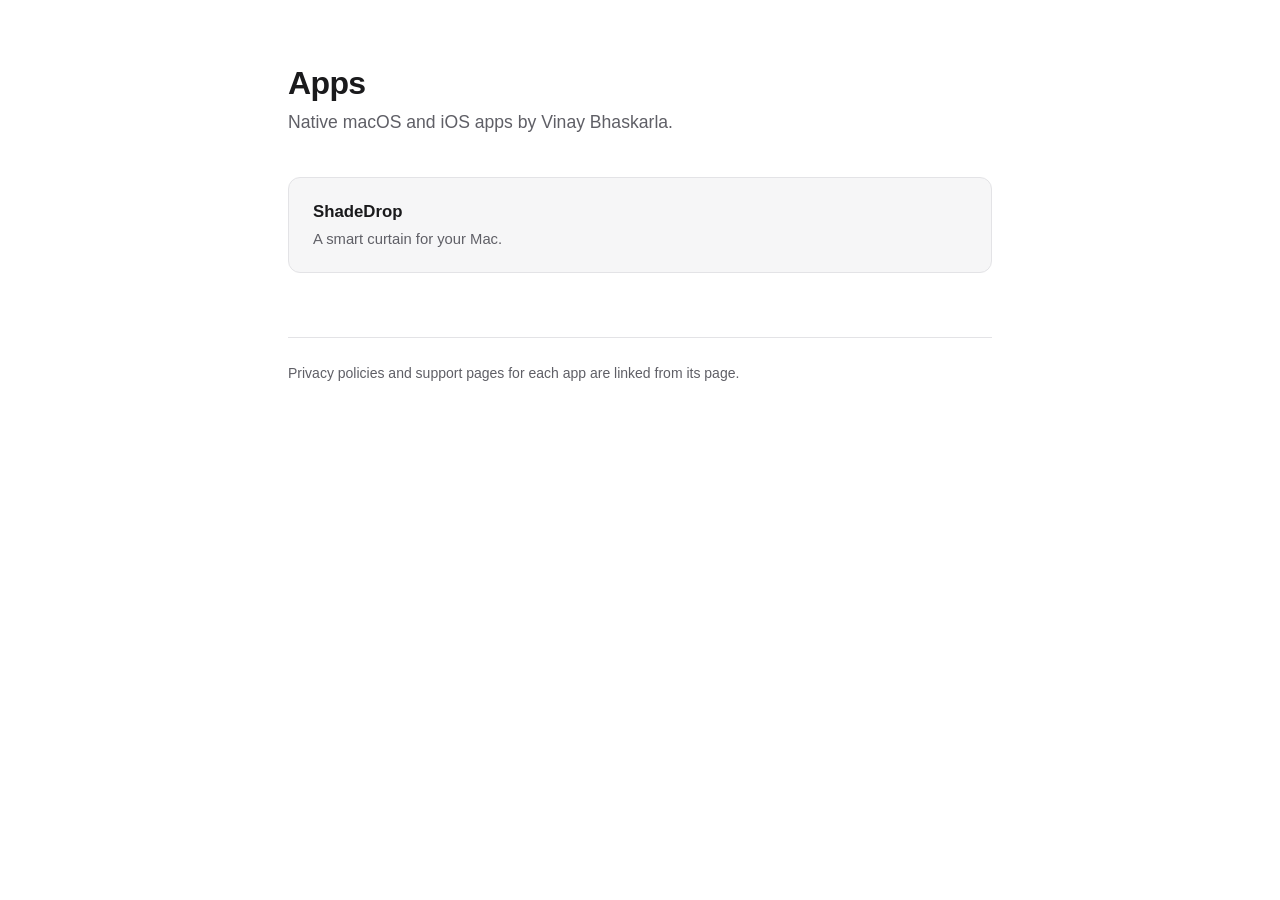
==== index.html @ 01156bcb "Publish app pages for ShadeDrop A public home for the privacy policy and support page each app needs" ====
<!doctype html>
<html lang="en">
<head>
<meta charset="utf-8">
<meta name="viewport" content="width=device-width, initial-scale=1">
<title>Vinay Bhaskarla — Apps</title>
<link rel="stylesheet" href="/style.css">
</head>
<body>
<main>
    <h1>Apps</h1>
    <p class="tagline">Native macOS and iOS apps by Vinay Bhaskarla.</p>

    <a class="card" href="/shadedrop/">
        <strong>ShadeDrop</strong>
        <span>A smart curtain for your Mac.</span>
    </a>

    <footer>
        Privacy policies and support pages for each app are linked from its page.
    </footer>
</main>
</body>
</html>
---- style.css ----
/* One stylesheet for every app page on this site. */
:root {
    --bg: #ffffff;
    --surface: #f6f6f7;
    --text: #1a1a1c;
    --muted: #5f5f66;
    --rule: #e3e3e6;
    --accent: #c8195a;
}

@media (prefers-color-scheme: dark) {
    :root {
        --bg: #131315;
        --surface: #1c1c1f;
        --text: #eeeef0;
        --muted: #a0a0a8;
        --rule: #2c2c31;
        --accent: #ff5c93;
    }
}

* { box-sizing: border-box; }

body {
    margin: 0;
    padding: 4rem 1.5rem 6rem;
    background: var(--bg);
    color: var(--text);
    font: 16px/1.65 -apple-system, BlinkMacSystemFont, "SF Pro Text", "Helvetica Neue", Arial, sans-serif;
    -webkit-font-smoothing: antialiased;
}

main { max-width: 44rem; margin: 0 auto; }

h1 { font-size: 2rem; line-height: 1.2; letter-spacing: -0.02em; margin: 0 0 0.35rem; }
h2 { font-size: 1.1rem; letter-spacing: -0.01em; margin: 2.5rem 0 0.75rem; }
p, li { color: var(--text); }
a { color: var(--accent); text-decoration-thickness: 1px; text-underline-offset: 2px; }

.tagline { color: var(--muted); font-size: 1.1rem; margin: 0 0 2.5rem; }
.updated { color: var(--muted); font-size: 0.875rem; }
.back { display: inline-block; margin-bottom: 2.5rem; font-size: 0.875rem; }

.card {
    display: block;
    padding: 1.25rem 1.5rem;
    margin: 0 0 0.75rem;
    background: var(--surface);
    border: 1px solid var(--rule);
    border-radius: 12px;
    text-decoration: none;
    color: inherit;
}
.card:hover { border-color: var(--accent); }
.card strong { display: block; font-size: 1.05rem; }
.card span { color: var(--muted); font-size: 0.925rem; }

footer {
    margin-top: 4rem;
    padding-top: 1.5rem;
    border-top: 1px solid var(--rule);
    color: var(--muted);
    font-size: 0.875rem;
}
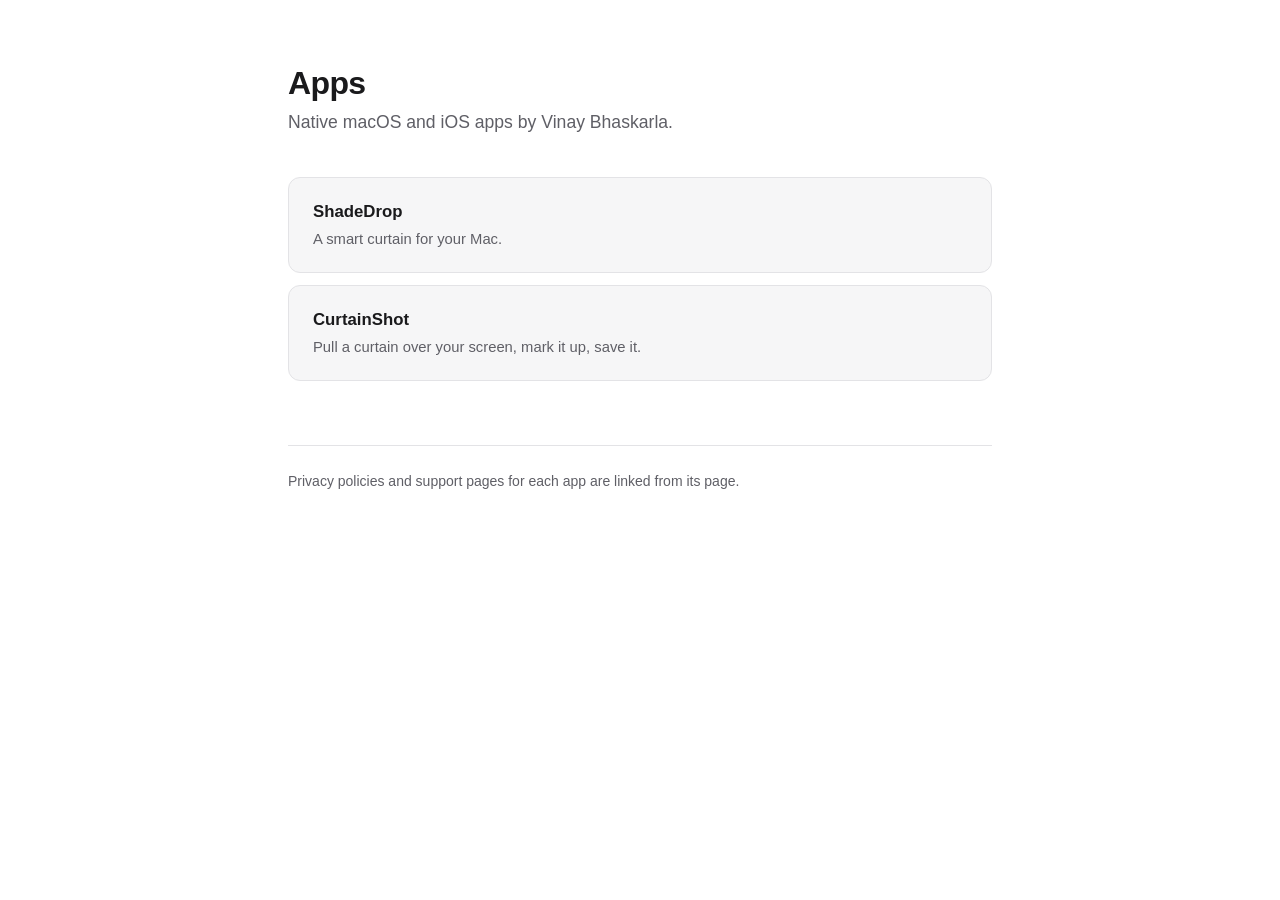
==== commit 4712dfeb: "Add CurtainShot pages App Store Connect will not accept a submission without a privacy policy URL th" ====
--- a/index.html
+++ b/index.html
@@ -16,6 +16,11 @@
         <span>A smart curtain for your Mac.</span>
     </a>
 
+    <a class="card" href="/curtainshot/">
+        <strong>CurtainShot</strong>
+        <span>Pull a curtain over your screen, mark it up, save it.</span>
+    </a>
+
     <footer>
         Privacy policies and support pages for each app are linked from its page.
     </footer>
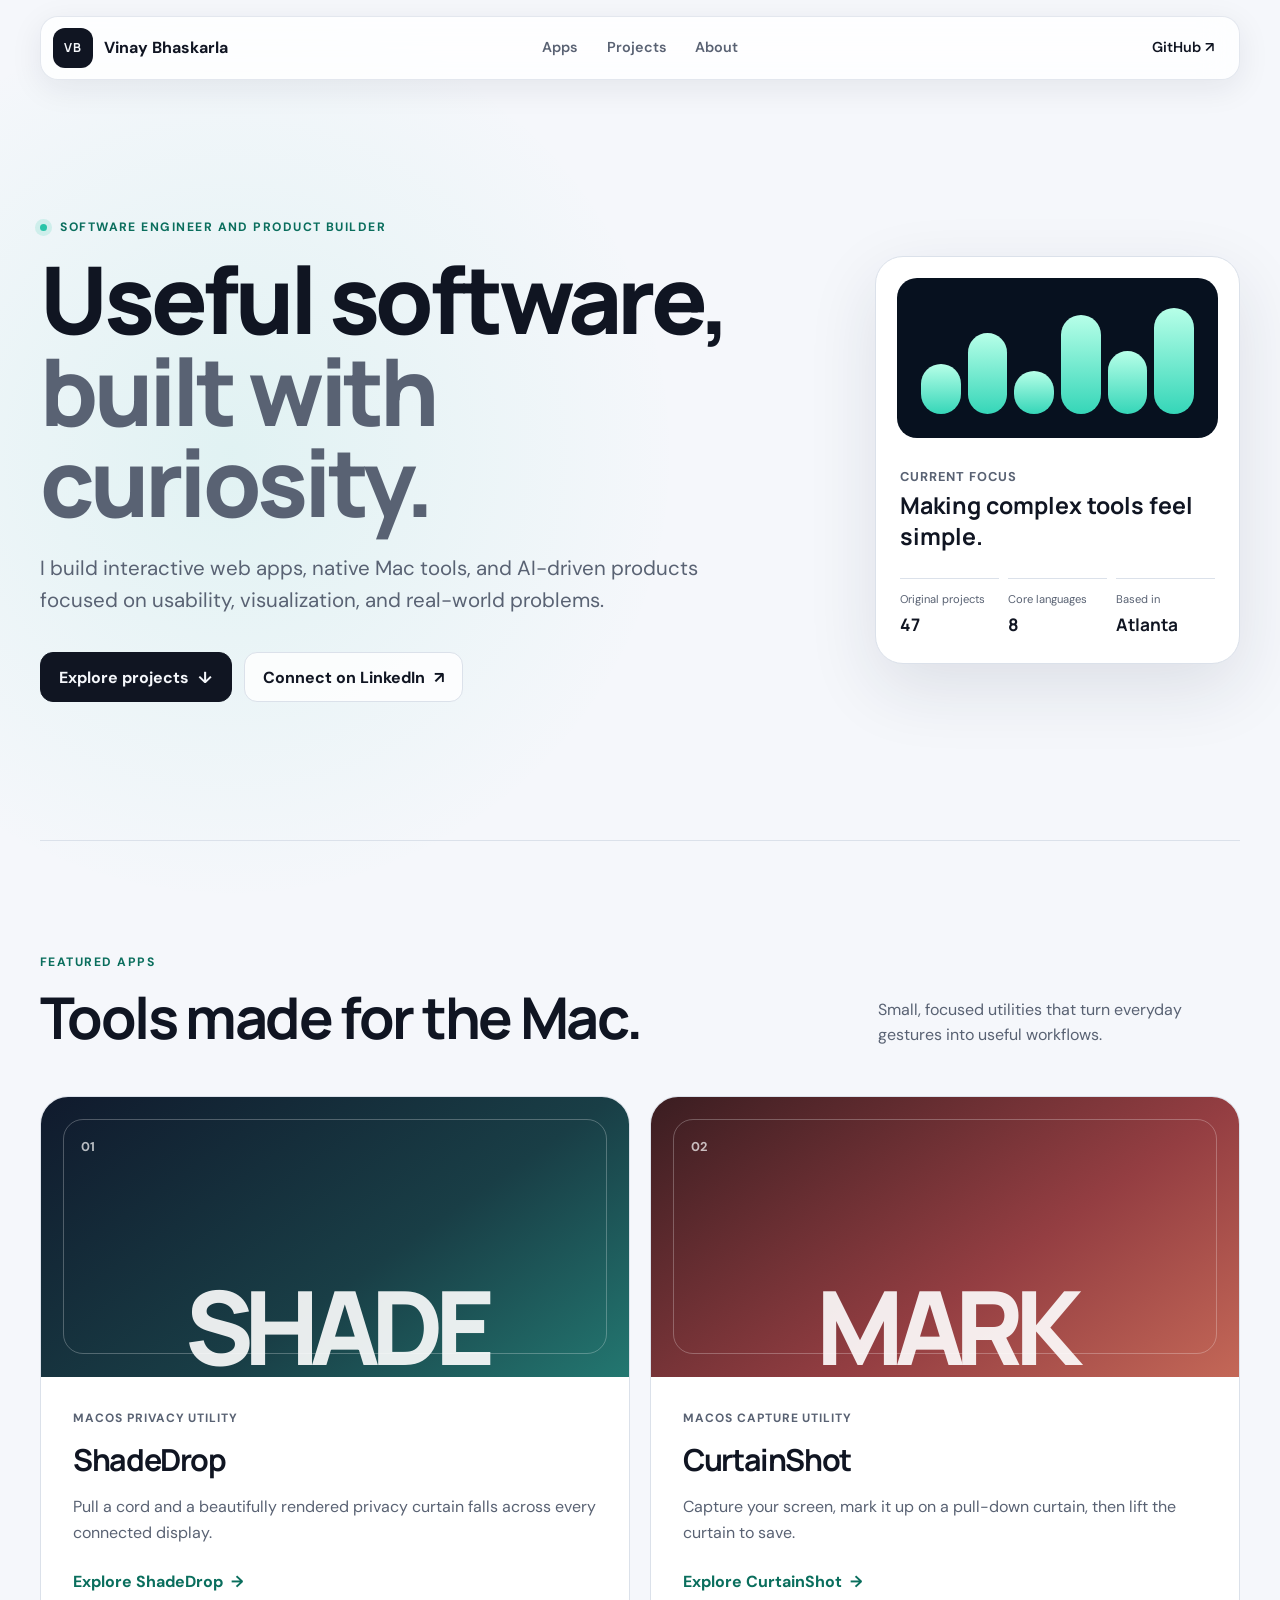
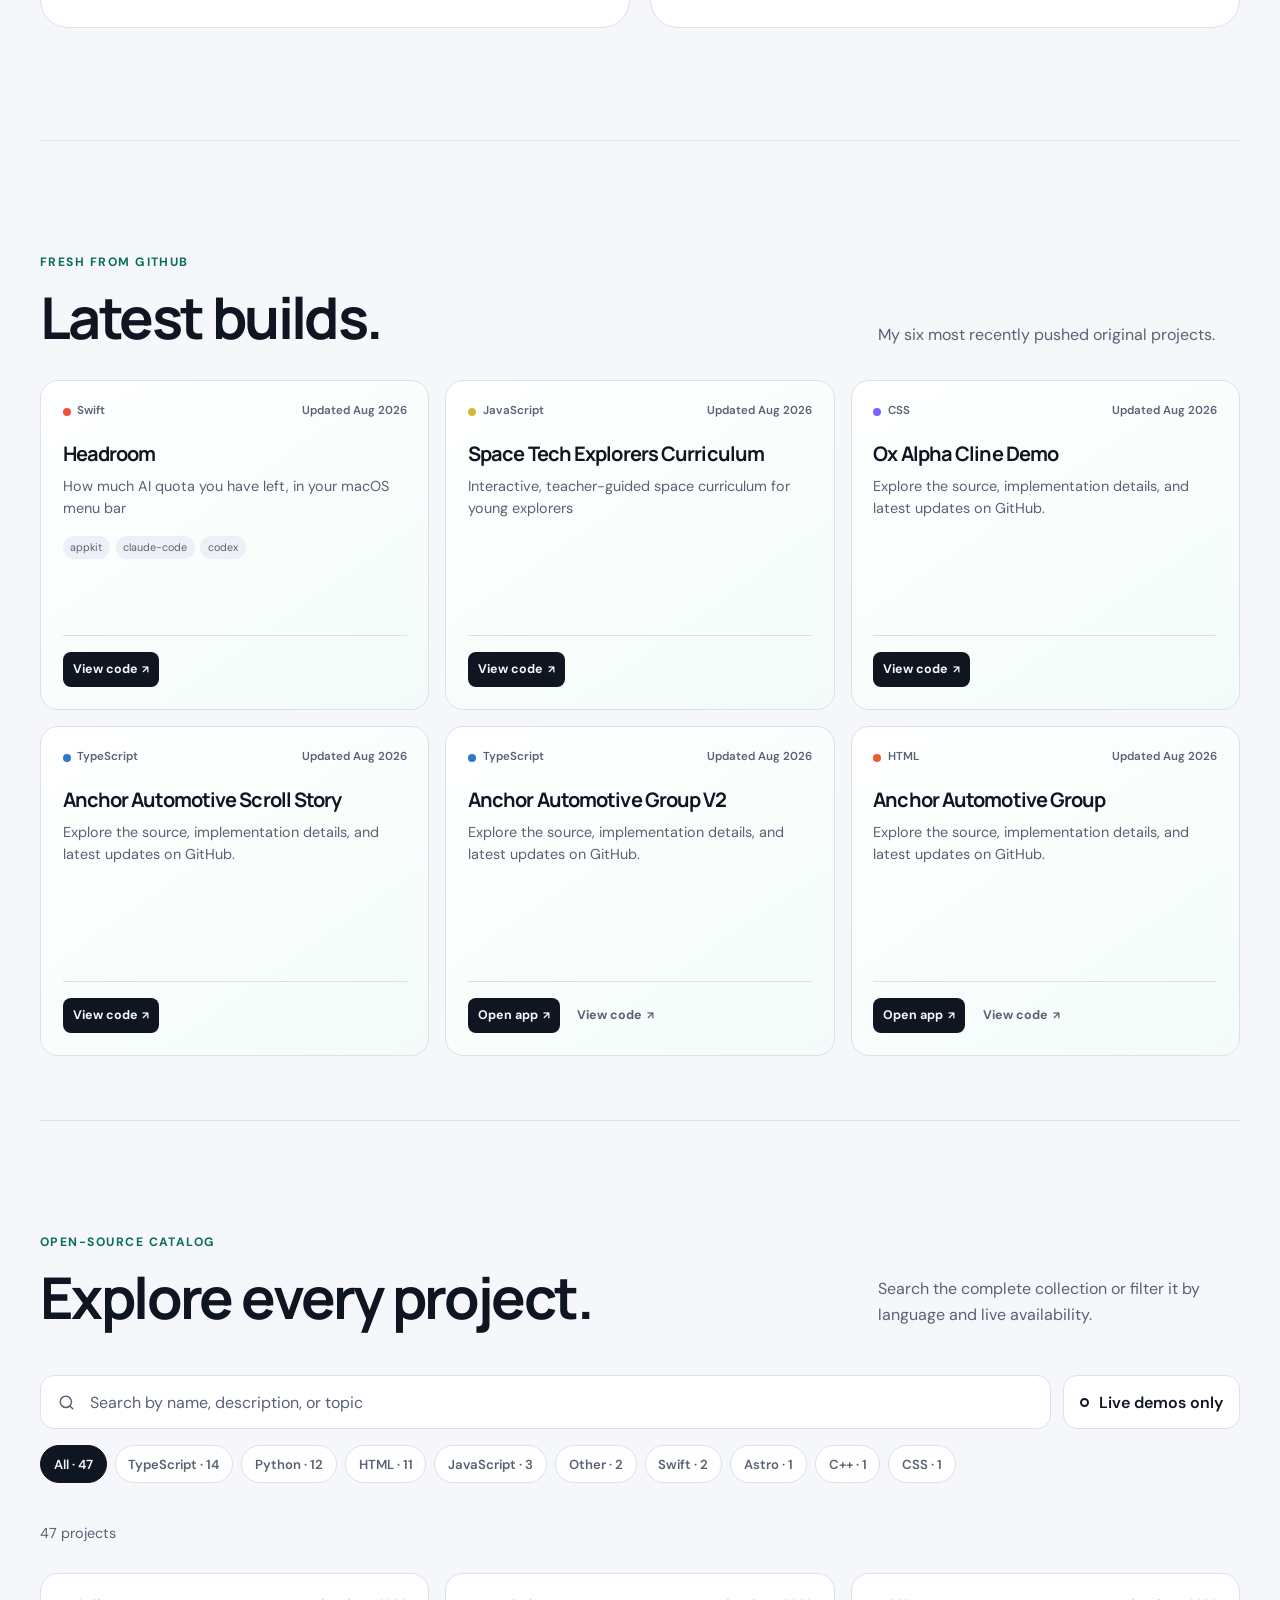
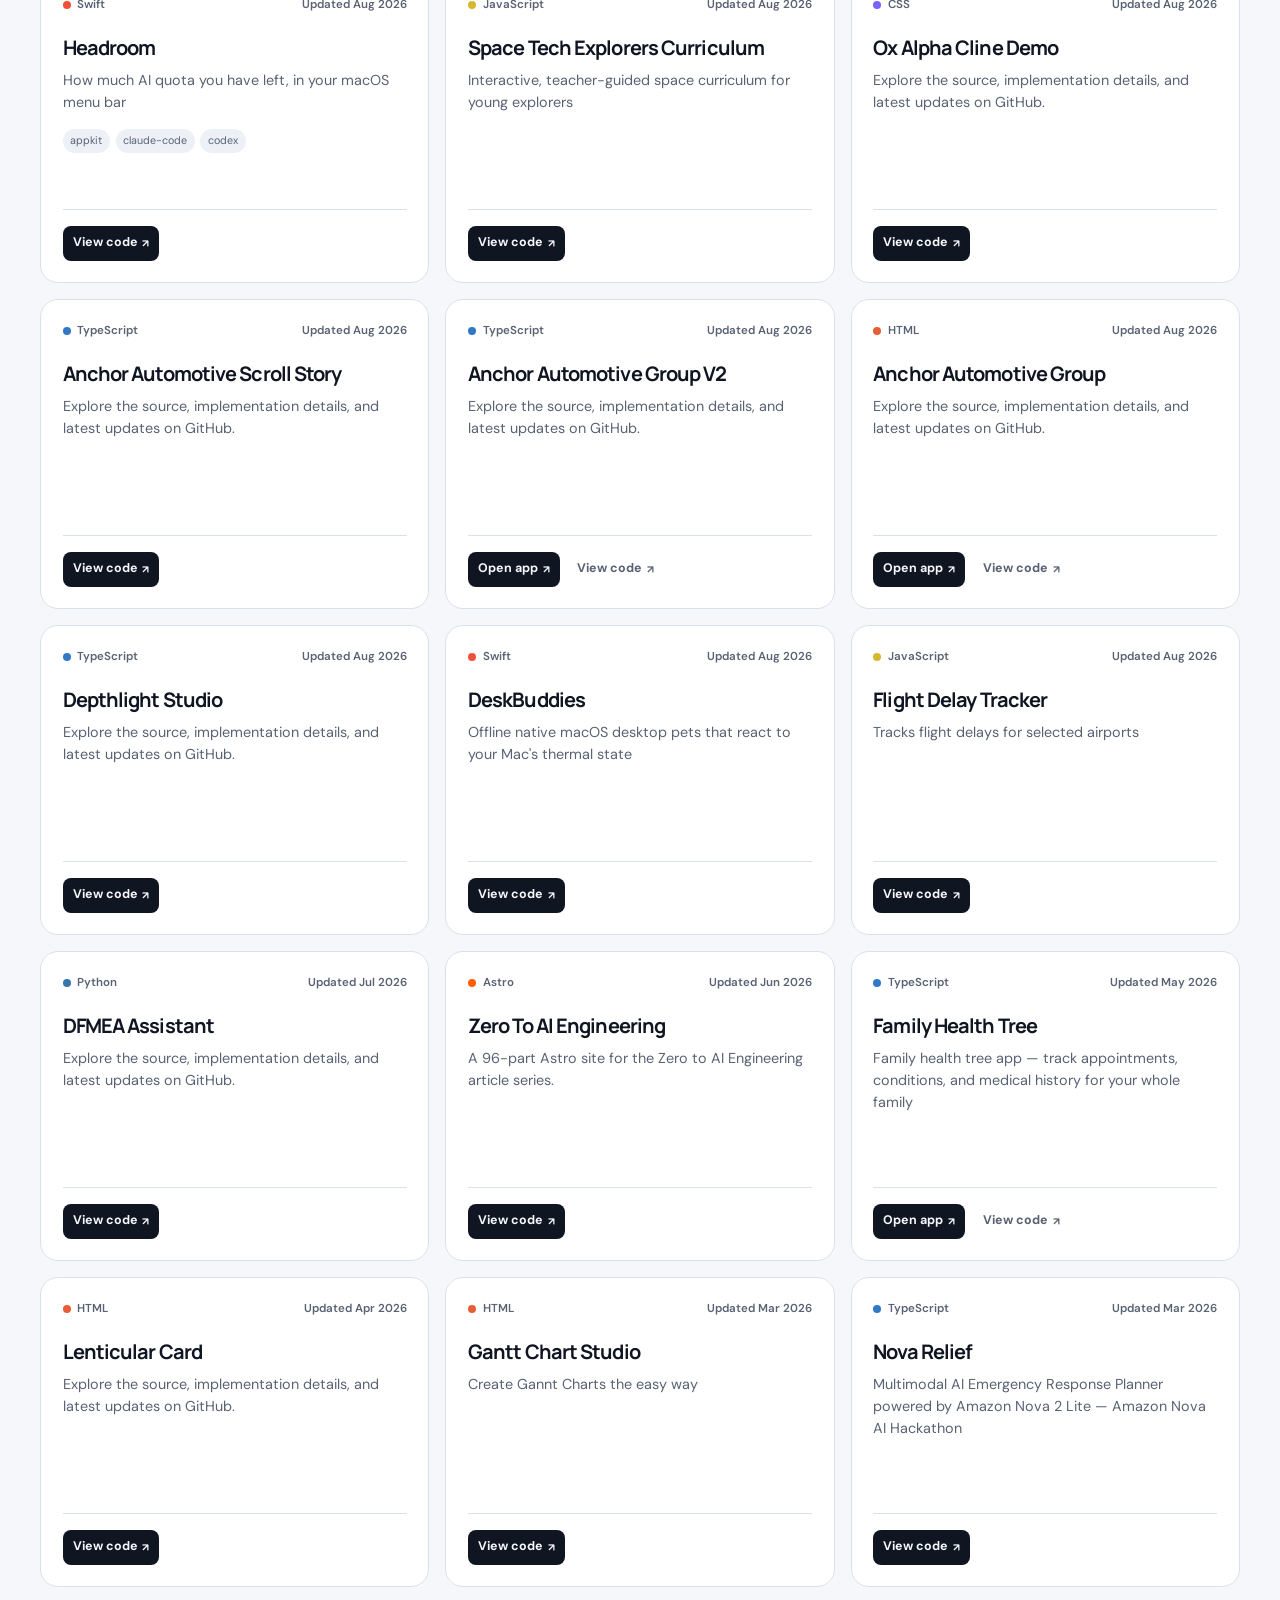
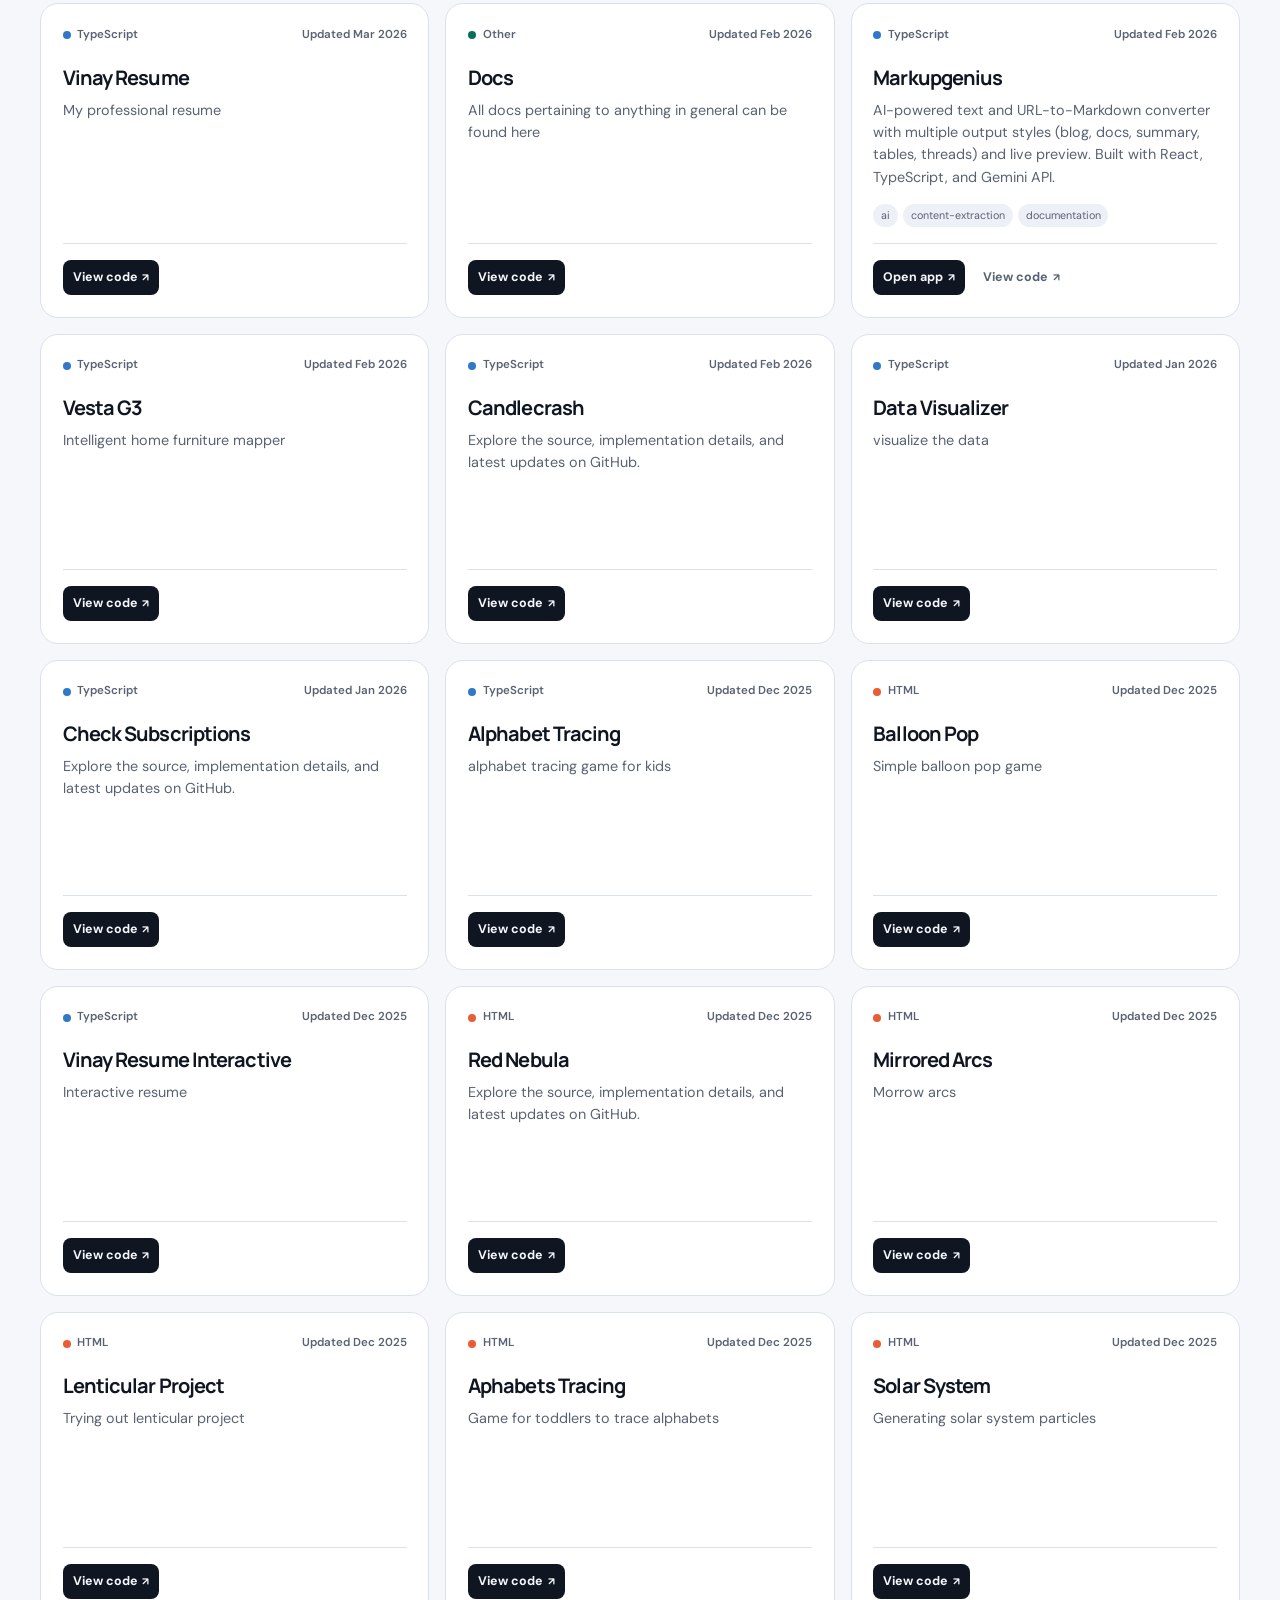
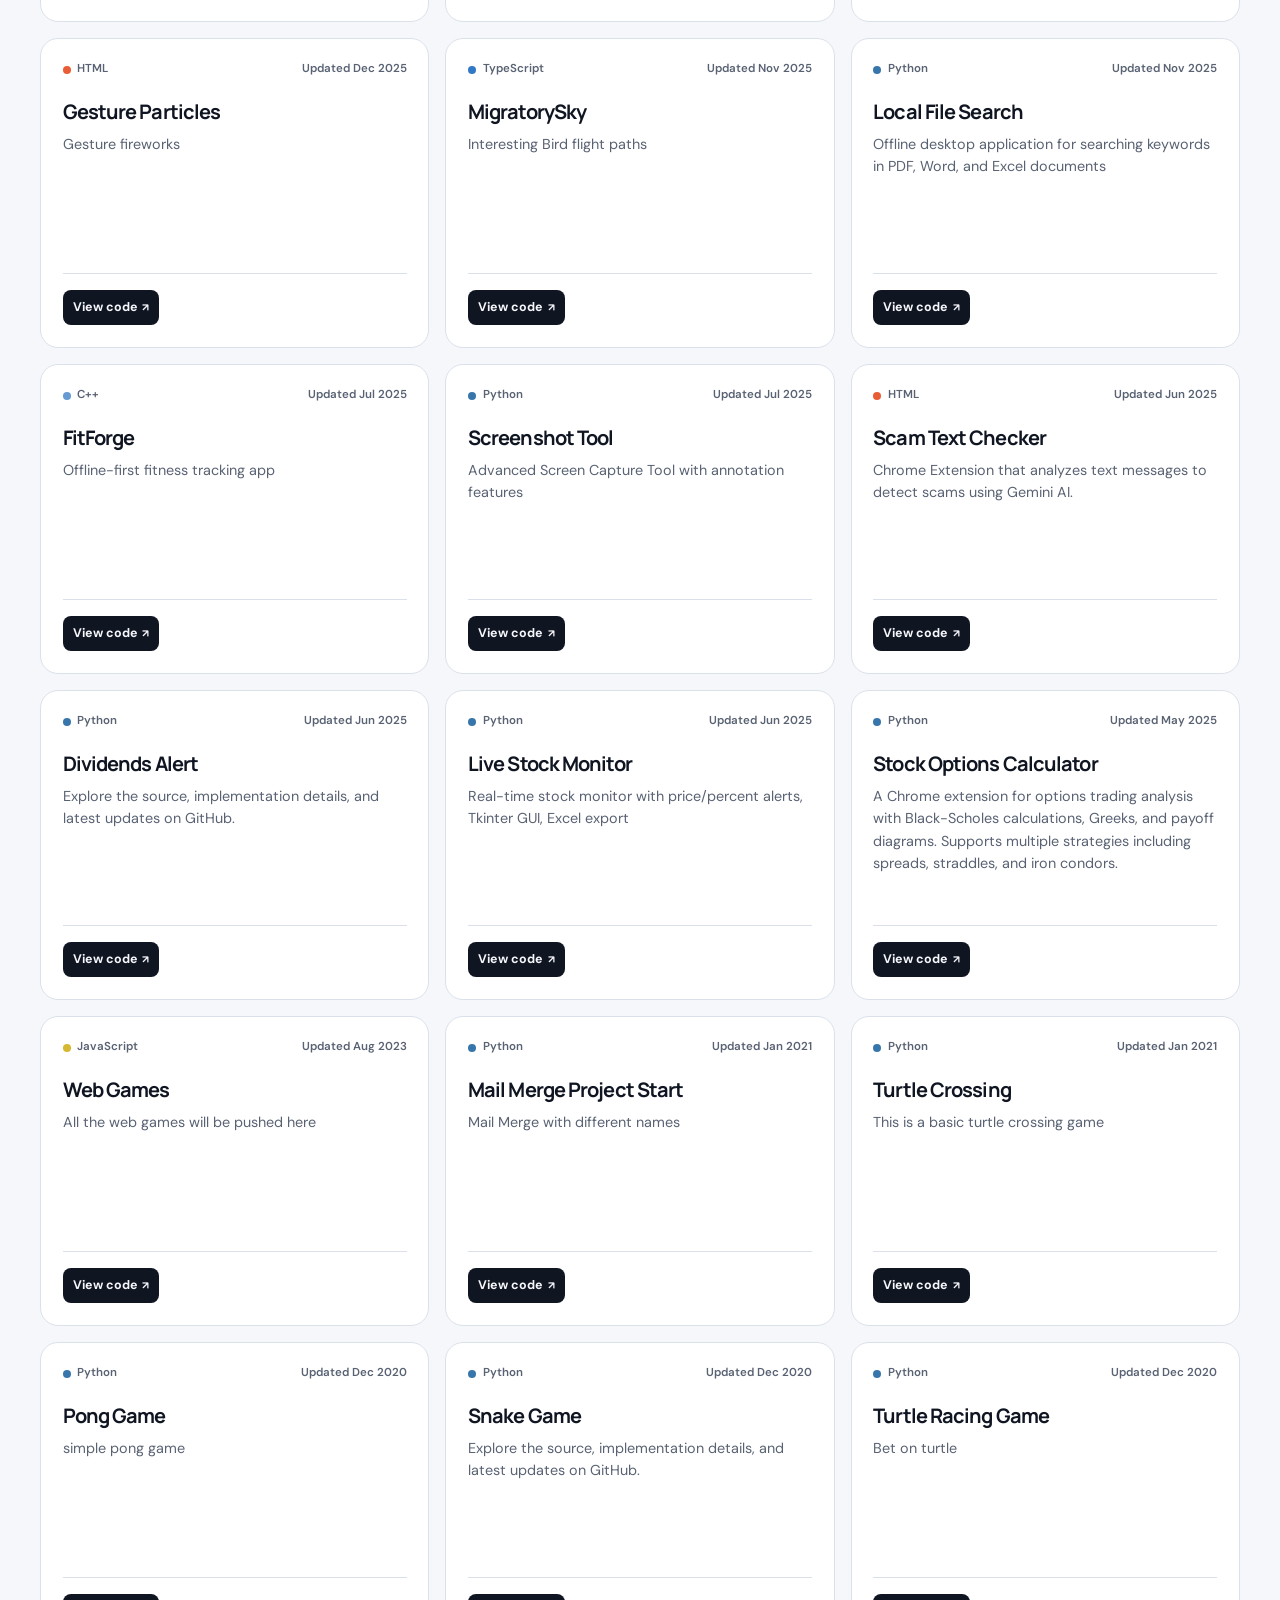
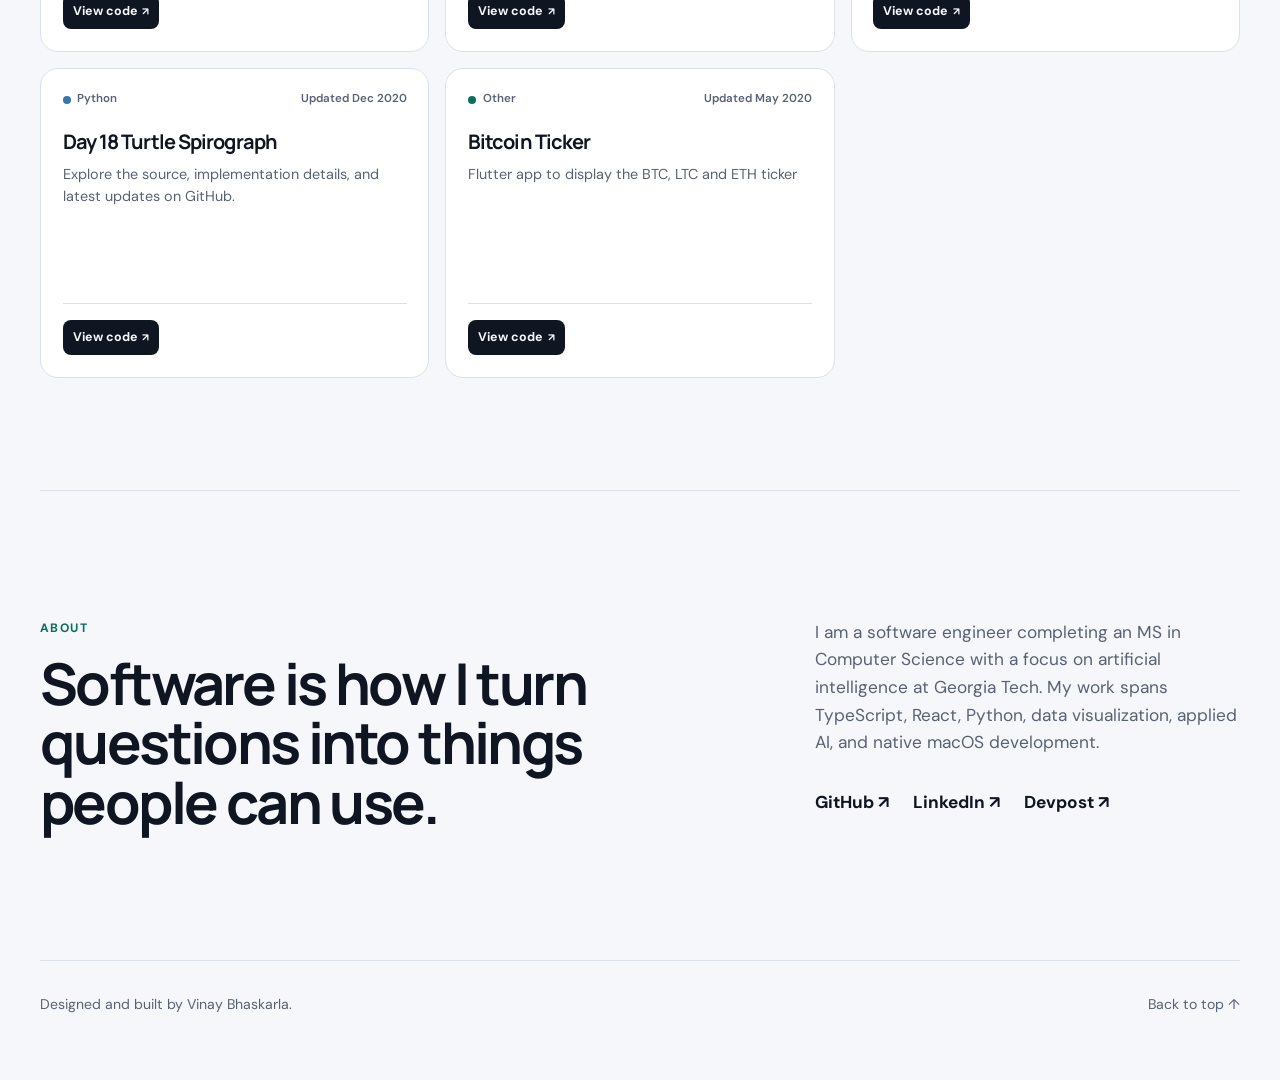
==== commit eee0d2cf: "Redesign portfolio and add project catalog" ====
--- a/index.html
+++ b/index.html
@@ -1,29 +1,139 @@
 <!doctype html>
 <html lang="en">
 <head>
-<meta charset="utf-8">
-<meta name="viewport" content="width=device-width, initial-scale=1">
-<title>Vinay Bhaskarla — Apps</title>
-<link rel="stylesheet" href="/style.css">
+    <meta charset="utf-8">
+    <meta name="viewport" content="width=device-width, initial-scale=1">
+    <meta name="description" content="Apps, experiments, and open-source projects by software engineer Vinay Anand Bhaskarla.">
+    <meta name="theme-color" content="#0b1020" media="(prefers-color-scheme: dark)">
+    <meta name="theme-color" content="#f5f7fb" media="(prefers-color-scheme: light)">
+    <meta property="og:type" content="website">
+    <meta property="og:title" content="Vinay Bhaskarla | Software maker">
+    <meta property="og:description" content="A growing collection of useful software, playful experiments, and open-source projects.">
+    <meta property="og:url" content="https://vinayanand3.github.io/">
+    <meta property="og:image" content="https://vinayanand3.github.io/og.png">
+    <meta property="og:image:width" content="1200">
+    <meta property="og:image:height" content="630">
+    <meta property="og:image:alt" content="Useful software, built with curiosity. Vinay Bhaskarla.">
+    <meta name="twitter:card" content="summary_large_image">
+    <meta name="twitter:title" content="Vinay Bhaskarla | Software maker">
+    <meta name="twitter:description" content="A growing collection of useful software, playful experiments, and open-source projects.">
+    <meta name="twitter:image" content="https://vinayanand3.github.io/og.png">
+    <meta name="twitter:image:alt" content="Useful software, built with curiosity. Vinay Bhaskarla.">
+    <title>Vinay Bhaskarla | Software maker</title>
+    <link rel="icon" href="/favicon.svg" type="image/svg+xml">
+    <link rel="preconnect" href="https://fonts.googleapis.com">
+    <link rel="preconnect" href="https://fonts.gstatic.com" crossorigin>
+    <link href="https://fonts.googleapis.com/css2?family=DM+Sans:wght@400;500;600;700&amp;family=Manrope:wght@600;700;800&amp;display=swap" rel="stylesheet">
+    <link rel="stylesheet" href="/portfolio.css">
+    <script src="/portfolio.js" defer></script>
 </head>
 <body>
-<main>
-    <h1>Apps</h1>
-    <p class="tagline">Native macOS and iOS apps by Vinay Bhaskarla.</p>
+    <a class="skip-link" href="#main-content">Skip to content</a>
 
-    <a class="card" href="/shadedrop/">
-        <strong>ShadeDrop</strong>
-        <span>A smart curtain for your Mac.</span>
-    </a>
+    <header class="site-header">
+        <a class="wordmark" href="/" aria-label="Vinay Bhaskarla, home">
+            <span class="wordmark-mark" aria-hidden="true">VB</span>
+            <span>Vinay Bhaskarla</span>
+        </a>
+        <nav class="site-nav" aria-label="Primary navigation">
+            <a href="#featured">Apps</a>
+            <a href="#projects">Projects</a>
+            <a href="#about">About</a>
+        </nav>
+        <a class="header-link" href="https://github.com/vinayanand3" target="_blank" rel="noreferrer">GitHub <span aria-hidden="true">&#8599;</span></a>
+    </header>
 
-    <a class="card" href="/curtainshot/">
-        <strong>CurtainShot</strong>
-        <span>Pull a curtain over your screen, mark it up, save it.</span>
-    </a>
+    <main id="main-content">
+        <section class="hero" aria-labelledby="hero-title">
+            <div class="hero-copy">
+                <p class="eyebrow"><span class="status-dot" aria-hidden="true"></span> Software engineer and product builder</p>
+                <h1 id="hero-title">Useful software,<br><span>built with curiosity.</span></h1>
+                <p class="hero-intro">I build interactive web apps, native Mac tools, and AI-driven products focused on usability, visualization, and real-world problems.</p>
+                <div class="hero-actions">
+                    <a class="button button-primary" href="#projects">Explore projects <span aria-hidden="true">&#8595;</span></a>
+                    <a class="button button-secondary" href="https://www.linkedin.com/in/vinayanand2" target="_blank" rel="noreferrer">Connect on LinkedIn <span aria-hidden="true">&#8599;</span></a>
+                </div>
+            </div>
+            <aside class="hero-panel" aria-label="Portfolio overview">
+                <div class="signal" aria-hidden="true"><span></span><span></span><span></span><span></span><span></span><span></span></div>
+                <p class="panel-label">Current focus</p>
+                <p class="panel-value">Making complex tools feel simple.</p>
+                <dl class="hero-stats">
+                    <div><dt>Original projects</dt><dd id="project-stat">47</dd></div>
+                    <div><dt>Core languages</dt><dd id="language-stat">8</dd></div>
+                    <div><dt>Based in</dt><dd>Atlanta</dd></div>
+                </dl>
+            </aside>
+        </section>
 
-    <footer>
-        Privacy policies and support pages for each app are linked from its page.
-    </footer>
-</main>
+        <section class="section" id="featured" aria-labelledby="featured-title">
+            <div class="section-heading">
+                <div><p class="eyebrow">Featured apps</p><h2 id="featured-title">Tools made for the Mac.</h2></div>
+                <p>Small, focused utilities that turn everyday gestures into useful workflows.</p>
+            </div>
+            <div class="product-grid">
+                <article class="product-card product-card-shade">
+                    <div class="product-visual" aria-hidden="true"><span class="product-index">01</span><span class="visual-word">SHADE</span></div>
+                    <div class="product-body">
+                        <p class="card-kicker">macOS privacy utility</p><h3>ShadeDrop</h3>
+                        <p>Pull a cord and a beautifully rendered privacy curtain falls across every connected display.</p>
+                        <a class="text-link" href="/shadedrop/">Explore ShadeDrop <span aria-hidden="true">&#8594;</span></a>
+                    </div>
+                </article>
+                <article class="product-card product-card-curtain">
+                    <div class="product-visual" aria-hidden="true"><span class="product-index">02</span><span class="visual-word">MARK</span></div>
+                    <div class="product-body">
+                        <p class="card-kicker">macOS capture utility</p><h3>CurtainShot</h3>
+                        <p>Capture your screen, mark it up on a pull-down curtain, then lift the curtain to save.</p>
+                        <a class="text-link" href="/curtainshot/">Explore CurtainShot <span aria-hidden="true">&#8594;</span></a>
+                    </div>
+                </article>
+            </div>
+        </section>
+
+        <section class="section latest-section" aria-labelledby="latest-title">
+            <div class="section-heading compact">
+                <div><p class="eyebrow">Fresh from GitHub</p><h2 id="latest-title">Latest builds.</h2></div>
+                <p>My six most recently pushed original projects.</p>
+            </div>
+            <div class="project-grid project-grid-featured" id="latest-projects" aria-live="polite"><p class="loading-state">Loading the latest projects...</p></div>
+        </section>
+
+        <section class="section catalog-section" id="projects" aria-labelledby="projects-title">
+            <div class="section-heading">
+                <div><p class="eyebrow">Open-source catalog</p><h2 id="projects-title">Explore every project.</h2></div>
+                <p>Search the complete collection or filter it by language and live availability.</p>
+            </div>
+            <div class="project-controls" aria-label="Project filters">
+                <label class="search-field">
+                    <span class="sr-only">Search projects</span>
+                    <svg viewBox="0 0 24 24" aria-hidden="true"><circle cx="11" cy="11" r="7"></circle><path d="m20 20-4-4"></path></svg>
+                    <input id="project-search" type="search" placeholder="Search by name, description, or topic" autocomplete="off">
+                </label>
+                <button class="filter-toggle" id="demo-filter" type="button" aria-pressed="false"><span class="toggle-indicator" aria-hidden="true"></span> Live demos only</button>
+            </div>
+            <div class="language-filters" id="language-filters" aria-label="Filter by programming language"></div>
+            <div class="results-bar">
+                <p id="results-count" aria-live="polite">Loading projects...</p>
+                <button class="clear-filters" id="clear-filters" type="button" hidden>Clear filters</button>
+            </div>
+            <div class="project-grid" id="project-grid" aria-live="polite"></div>
+        </section>
+
+        <section class="about-section" id="about" aria-labelledby="about-title">
+            <div><p class="eyebrow">About</p><h2 id="about-title">Software is how I turn questions into things people can use.</h2></div>
+            <div class="about-copy">
+                <p>I am a software engineer completing an MS in Computer Science with a focus on artificial intelligence at Georgia Tech. My work spans TypeScript, React, Python, data visualization, applied AI, and native macOS development.</p>
+                <div class="about-links">
+                    <a href="https://github.com/vinayanand3" target="_blank" rel="noreferrer">GitHub <span aria-hidden="true">&#8599;</span></a>
+                    <a href="https://www.linkedin.com/in/vinayanand2" target="_blank" rel="noreferrer">LinkedIn <span aria-hidden="true">&#8599;</span></a>
+                    <a href="https://devpost.com/vinayanand2" target="_blank" rel="noreferrer">Devpost <span aria-hidden="true">&#8599;</span></a>
+                </div>
+            </div>
+        </section>
+    </main>
+
+    <footer class="site-footer"><p>Designed and built by Vinay Bhaskarla.</p><a href="#main-content">Back to top <span aria-hidden="true">&#8593;</span></a></footer>
+    <noscript><div class="noscript-message">JavaScript is needed to browse the repository catalog. You can view every project directly on <a href="https://github.com/vinayanand3?tab=repositories">GitHub</a>.</div></noscript>
 </body>
 </html>
--- a/portfolio.css
+++ b/portfolio.css
@@ -0,0 +1,220 @@
+:root {
+    color-scheme: light dark;
+    --bg: #f5f7fb;
+    --bg-elevated: rgba(255, 255, 255, 0.82);
+    --surface: #ffffff;
+    --surface-soft: #edf1f7;
+    --text: #101522;
+    --text-soft: #596273;
+    --line: #dbe1ea;
+    --line-strong: #c5ceda;
+    --accent: #0a6e5d;
+    --accent-bright: #28c4a8;
+    --accent-soft: #d9f5ee;
+    --coral: #e95f43;
+    --ink: #07111f;
+    --shadow: 0 24px 70px rgba(25, 38, 61, 0.11);
+    --radius-lg: 28px;
+    --radius-md: 18px;
+    --max-width: 1200px;
+}
+
+@media (prefers-color-scheme: dark) {
+    :root {
+        --bg: #090d17;
+        --bg-elevated: rgba(13, 19, 32, 0.84);
+        --surface: #101726;
+        --surface-soft: #151e30;
+        --text: #f1f5fb;
+        --text-soft: #9aa7ba;
+        --line: #263247;
+        --line-strong: #36445c;
+        --accent: #52d8c0;
+        --accent-bright: #63e2cb;
+        --accent-soft: #123b37;
+        --coral: #ff846d;
+        --ink: #050810;
+        --shadow: 0 24px 70px rgba(0, 0, 0, 0.32);
+    }
+}
+
+* { box-sizing: border-box; }
+html { scroll-behavior: smooth; }
+body {
+    margin: 0;
+    background: radial-gradient(circle at 18% 5%, color-mix(in srgb, var(--accent-bright) 10%, transparent), transparent 28rem), var(--bg);
+    color: var(--text);
+    font-family: "DM Sans", -apple-system, BlinkMacSystemFont, "Segoe UI", sans-serif;
+    font-size: 16px;
+    line-height: 1.6;
+    -webkit-font-smoothing: antialiased;
+}
+a { color: inherit; }
+button, input { font: inherit; }
+button { color: inherit; }
+.sr-only { position: absolute; width: 1px; height: 1px; padding: 0; margin: -1px; overflow: hidden; clip: rect(0, 0, 0, 0); white-space: nowrap; border: 0; }
+.skip-link { position: fixed; top: 1rem; left: 1rem; z-index: 20; padding: 0.65rem 1rem; border-radius: 8px; background: var(--text); color: var(--bg); transform: translateY(-180%); transition: transform 160ms ease; }
+.skip-link:focus { transform: translateY(0); }
+:focus-visible { outline: 3px solid var(--accent-bright); outline-offset: 4px; }
+.site-header, main, .site-footer { width: min(calc(100% - 3rem), var(--max-width)); margin-inline: auto; }
+
+.site-header {
+    position: sticky;
+    top: 1rem;
+    z-index: 10;
+    display: grid;
+    grid-template-columns: 1fr auto 1fr;
+    align-items: center;
+    min-height: 64px;
+    margin-top: 1rem;
+    padding: 0.65rem 0.75rem;
+    border: 1px solid color-mix(in srgb, var(--line) 78%, transparent);
+    border-radius: 18px;
+    background: var(--bg-elevated);
+    box-shadow: 0 8px 32px rgba(20, 31, 49, 0.08);
+    backdrop-filter: blur(18px);
+}
+.wordmark { display: inline-flex; align-items: center; width: max-content; gap: 0.7rem; font-weight: 700; text-decoration: none; }
+.wordmark-mark { display: grid; place-items: center; width: 40px; height: 40px; border-radius: 12px; background: var(--text); color: var(--bg); font-family: "Manrope", sans-serif; font-size: 0.78rem; letter-spacing: 0.05em; }
+.site-nav { display: flex; gap: 0.2rem; }
+.site-nav a, .header-link { padding: 0.55rem 0.8rem; border-radius: 10px; color: var(--text-soft); font-size: 0.9rem; font-weight: 600; text-decoration: none; transition: color 160ms ease, background 160ms ease; }
+.site-nav a:hover, .header-link:hover { background: var(--surface-soft); color: var(--text); }
+.header-link { justify-self: end; color: var(--text); }
+
+.hero { display: grid; grid-template-columns: minmax(0, 1.35fr) minmax(300px, 0.65fr); gap: clamp(2rem, 6vw, 6rem); align-items: center; min-height: 760px; padding: 7rem 0; }
+.eyebrow { margin: 0 0 1rem; color: var(--accent); font-size: 0.76rem; font-weight: 700; letter-spacing: 0.12em; text-transform: uppercase; }
+.status-dot { display: inline-block; width: 7px; height: 7px; margin-right: 0.55rem; border-radius: 50%; background: var(--accent-bright); box-shadow: 0 0 0 5px color-mix(in srgb, var(--accent-bright) 16%, transparent); }
+h1, h2, h3 { margin-top: 0; font-family: "Manrope", -apple-system, BlinkMacSystemFont, sans-serif; letter-spacing: -0.045em; }
+h1 { max-width: 850px; margin-bottom: 1.5rem; font-size: clamp(3.3rem, 7.3vw, 6.5rem); font-weight: 800; line-height: 0.98; }
+h1 span { color: var(--text-soft); }
+.hero-intro { max-width: 680px; margin: 0; color: var(--text-soft); font-size: clamp(1.05rem, 1.6vw, 1.28rem); }
+.hero-actions { display: flex; flex-wrap: wrap; gap: 0.75rem; margin-top: 2.2rem; }
+.button { display: inline-flex; align-items: center; justify-content: center; gap: 0.55rem; min-height: 50px; padding: 0.7rem 1.15rem; border: 1px solid var(--line); border-radius: 13px; font-weight: 700; text-decoration: none; transition: transform 180ms ease, border-color 180ms ease, background 180ms ease; }
+.button:hover { transform: translateY(-2px); }
+.button-primary { border-color: var(--text); background: var(--text); color: var(--bg); }
+.button-secondary { background: var(--bg-elevated); }
+
+.hero-panel { position: relative; overflow: hidden; padding: 1.5rem; border: 1px solid var(--line); border-radius: var(--radius-lg); background: var(--surface); box-shadow: var(--shadow); }
+.signal { display: flex; align-items: end; gap: 7px; height: 160px; margin: -0.2rem -0.2rem 1.8rem; padding: 1.5rem; border-radius: 20px; background: var(--ink); }
+.signal span { flex: 1; height: 45%; border-radius: 999px; background: linear-gradient(to top, #35d6b8, #b7ffe8); transform-origin: bottom; animation: signal 3.8s ease-in-out infinite alternate; }
+.signal span:nth-child(2) { height: 72%; animation-delay: -1.5s; }
+.signal span:nth-child(3) { height: 38%; animation-delay: -0.7s; }
+.signal span:nth-child(4) { height: 88%; animation-delay: -2.1s; }
+.signal span:nth-child(5) { height: 56%; animation-delay: -1.1s; }
+.signal span:nth-child(6) { height: 95%; animation-delay: -2.8s; }
+@keyframes signal { to { transform: scaleY(0.58); opacity: 0.72; } }
+.panel-label { margin: 0 0 0.2rem; color: var(--text-soft); font-size: 0.8rem; font-weight: 700; text-transform: uppercase; letter-spacing: 0.08em; }
+.panel-value { margin: 0 0 1.7rem; font-family: "Manrope", sans-serif; font-size: 1.45rem; font-weight: 700; line-height: 1.3; }
+.hero-stats { display: grid; grid-template-columns: repeat(3, 1fr); gap: 0.6rem; margin: 0; }
+.hero-stats div { min-width: 0; padding-top: 0.8rem; border-top: 1px solid var(--line); }
+.hero-stats dt { color: var(--text-soft); font-size: 0.7rem; line-height: 1.3; }
+.hero-stats dd { margin: 0.3rem 0 0; font-family: "Manrope", sans-serif; font-size: 1.08rem; font-weight: 700; }
+
+.section { padding: 7rem 0; border-top: 1px solid var(--line); }
+.section-heading { display: grid; grid-template-columns: minmax(0, 1fr) minmax(280px, 0.45fr); gap: 2rem; align-items: end; margin-bottom: 3rem; }
+.section-heading.compact { margin-bottom: 2rem; }
+.section-heading h2, .about-section h2 { margin-bottom: 0; font-size: clamp(2.2rem, 4.5vw, 4rem); line-height: 1.03; }
+.section-heading > p { margin: 0; color: var(--text-soft); }
+.product-grid { display: grid; grid-template-columns: repeat(2, minmax(0, 1fr)); gap: 1.25rem; }
+.product-card { overflow: hidden; border: 1px solid var(--line); border-radius: var(--radius-lg); background: var(--surface); transition: transform 200ms ease, box-shadow 200ms ease; }
+.product-card:hover { transform: translateY(-5px); box-shadow: var(--shadow); }
+.product-visual { position: relative; display: flex; align-items: end; justify-content: center; min-height: 280px; padding: 1.5rem; overflow: hidden; color: white; }
+.product-card-shade .product-visual { background: linear-gradient(145deg, #101a2d 0%, #193e46 58%, #31c9ad 160%); }
+.product-card-curtain .product-visual { background: linear-gradient(145deg, #3a1d21 0%, #943e42 60%, #ff9b71 150%); }
+.product-visual::before { content: ""; position: absolute; inset: 1.4rem; border: 1px solid rgba(255,255,255,0.26); border-radius: 20px; }
+.product-index { position: absolute; top: 2.5rem; left: 2.5rem; color: rgba(255,255,255,0.7); font-size: 0.8rem; font-weight: 700; }
+.visual-word { font-family: "Manrope", sans-serif; font-size: clamp(3.5rem, 8vw, 7.2rem); font-weight: 800; letter-spacing: -0.09em; line-height: 0.7; opacity: 0.9; transform: translateY(0.1em); }
+.product-body { padding: 2rem; }
+.card-kicker { margin: 0 0 0.5rem; color: var(--text-soft); font-size: 0.75rem; font-weight: 700; letter-spacing: 0.08em; text-transform: uppercase; }
+.product-body h3 { margin-bottom: 0.6rem; font-size: 1.9rem; }
+.product-body > p:not(.card-kicker) { min-height: 3.2em; margin: 0 0 1.5rem; color: var(--text-soft); }
+.text-link { display: inline-flex; align-items: center; gap: 0.5rem; color: var(--accent); font-weight: 700; text-decoration: none; }
+.text-link:hover { text-decoration: underline; text-underline-offset: 4px; }
+
+.latest-section { padding-bottom: 4rem; }
+.project-grid { display: grid; grid-template-columns: repeat(3, minmax(0, 1fr)); gap: 1rem; }
+.loading-state { grid-column: 1 / -1; min-height: 160px; margin: 0; padding: 2rem; border: 1px dashed var(--line-strong); border-radius: var(--radius-md); color: var(--text-soft); }
+.project-card { display: flex; flex-direction: column; min-height: 310px; padding: 1.35rem; border: 1px solid var(--line); border-radius: var(--radius-md); background: var(--surface); transition: transform 180ms ease, border-color 180ms ease, box-shadow 180ms ease; }
+.project-card:hover { transform: translateY(-3px); border-color: var(--line-strong); box-shadow: 0 18px 48px rgba(20, 31, 49, 0.09); }
+.project-card-latest { min-height: 330px; background: linear-gradient(145deg, var(--surface), color-mix(in srgb, var(--accent-soft) 32%, var(--surface))); }
+.project-card-top { display: flex; align-items: center; justify-content: space-between; gap: 0.7rem; margin-bottom: 1.35rem; color: var(--text-soft); font-size: 0.72rem; font-weight: 600; }
+.project-language { display: inline-flex; align-items: center; min-width: 0; gap: 0.42rem; }
+.language-dot { flex: 0 0 auto; width: 8px; height: 8px; border-radius: 50%; }
+.project-date { white-space: nowrap; }
+.project-card h3 { margin-bottom: 0.55rem; font-size: 1.25rem; line-height: 1.2; }
+.project-description { display: -webkit-box; margin: 0 0 1rem; overflow: hidden; color: var(--text-soft); font-size: 0.9rem; line-height: 1.55; -webkit-box-orient: vertical; -webkit-line-clamp: 4; }
+.project-topics { display: flex; flex-wrap: wrap; gap: 0.35rem; margin-bottom: 1rem; }
+.project-topics span { padding: 0.2rem 0.48rem; border-radius: 999px; background: var(--surface-soft); color: var(--text-soft); font-size: 0.67rem; }
+.project-actions { display: flex; flex-wrap: wrap; gap: 0.5rem; margin-top: auto; padding-top: 1rem; border-top: 1px solid var(--line); }
+.project-action { display: inline-flex; align-items: center; gap: 0.3rem; padding: 0.46rem 0.62rem; border-radius: 8px; color: var(--text-soft); font-size: 0.78rem; font-weight: 700; text-decoration: none; }
+.project-action:hover { background: var(--surface-soft); color: var(--text); }
+.project-action-primary { background: var(--text); color: var(--bg); }
+.project-action-primary:hover { background: var(--accent); color: var(--bg); }
+.external-arrow { font-size: 0.85em; }
+.empty-state { grid-column: 1 / -1; padding: 3rem 1.5rem; border: 1px dashed var(--line-strong); border-radius: var(--radius-md); color: var(--text-soft); text-align: center; }
+.empty-state h3 { margin-bottom: 0.4rem; color: var(--text); font-size: 1.2rem; }
+.empty-state p { margin: 0; }
+.inline-link { color: var(--accent); font-weight: 700; }
+.catalog-section { padding-top: 7rem; }
+.project-controls { display: grid; grid-template-columns: minmax(0, 1fr) auto; gap: 0.75rem; }
+.search-field { display: flex; align-items: center; gap: 0.75rem; min-height: 54px; padding: 0 1rem; border: 1px solid var(--line); border-radius: 14px; background: var(--surface); }
+.search-field:focus-within { border-color: var(--accent); box-shadow: 0 0 0 3px color-mix(in srgb, var(--accent) 15%, transparent); }
+.search-field svg { width: 20px; fill: none; stroke: var(--text-soft); stroke-width: 1.8; }
+.search-field input { width: 100%; border: 0; outline: 0; background: transparent; color: var(--text); }
+.search-field input::placeholder { color: var(--text-soft); }
+.filter-toggle, .language-filter, .clear-filters { border: 1px solid var(--line); background: var(--surface); cursor: pointer; }
+.filter-toggle { display: flex; align-items: center; gap: 0.6rem; min-height: 54px; padding: 0 1rem; border-radius: 14px; font-weight: 600; }
+.filter-toggle[aria-pressed="true"] { border-color: var(--accent); background: var(--accent-soft); color: var(--accent); }
+.toggle-indicator { width: 9px; height: 9px; border: 2px solid currentColor; border-radius: 50%; }
+.filter-toggle[aria-pressed="true"] .toggle-indicator { background: currentColor; }
+.language-filters { display: flex; gap: 0.5rem; margin-top: 1rem; padding-bottom: 0.25rem; overflow-x: auto; scrollbar-width: thin; }
+.language-filter { flex: 0 0 auto; padding: 0.45rem 0.8rem; border-radius: 999px; color: var(--text-soft); font-size: 0.82rem; font-weight: 600; }
+.language-filter:hover { border-color: var(--line-strong); color: var(--text); }
+.language-filter[aria-pressed="true"] { border-color: var(--text); background: var(--text); color: var(--bg); }
+.results-bar { display: flex; align-items: center; justify-content: space-between; min-height: 56px; margin: 1.2rem 0 0.7rem; }
+.results-bar p { margin: 0; color: var(--text-soft); font-size: 0.9rem; }
+.clear-filters { padding: 0.35rem 0.65rem; border-radius: 8px; color: var(--accent); font-size: 0.82rem; font-weight: 700; }
+
+.about-section { display: grid; grid-template-columns: minmax(0, 1.05fr) minmax(280px, 0.65fr); gap: clamp(2rem, 7vw, 7rem); padding: 8rem 0; border-top: 1px solid var(--line); }
+.about-copy { color: var(--text-soft); font-size: 1.08rem; }
+.about-copy > p { margin-top: 0; }
+.about-links { display: flex; flex-wrap: wrap; gap: 1rem 1.5rem; margin-top: 2rem; }
+.about-links a { color: var(--text); font-weight: 700; text-decoration: none; }
+.about-links a:hover { color: var(--accent); }
+.site-footer { display: flex; justify-content: space-between; gap: 2rem; padding: 2rem 0 4rem; border-top: 1px solid var(--line); color: var(--text-soft); font-size: 0.88rem; }
+.site-footer p { margin: 0; }
+.site-footer a { text-decoration: none; }
+.noscript-message { position: fixed; right: 1rem; bottom: 1rem; left: 1rem; z-index: 30; padding: 1rem; border: 1px solid var(--line); border-radius: 12px; background: var(--surface); box-shadow: var(--shadow); text-align: center; }
+
+@media (max-width: 900px) {
+    .hero { grid-template-columns: 1fr; min-height: auto; padding: 7rem 0 5rem; }
+    .hero-panel { max-width: 580px; }
+    .project-grid { grid-template-columns: repeat(2, minmax(0, 1fr)); }
+}
+@media (max-width: 720px) {
+    .site-header, main, .site-footer { width: min(calc(100% - 2rem), var(--max-width)); }
+    .site-header { grid-template-columns: 1fr auto; }
+    .site-nav { display: none; }
+    .wordmark > span:last-child { display: none; }
+    .hero { padding-top: 5.5rem; }
+    h1 { font-size: clamp(3rem, 15vw, 4.8rem); }
+    .section, .catalog-section { padding: 5rem 0; }
+    .section-heading, .about-section { grid-template-columns: 1fr; gap: 1rem; }
+    .product-grid, .project-grid { grid-template-columns: 1fr; }
+    .product-visual { min-height: 220px; }
+    .product-body > p:not(.card-kicker) { min-height: 0; }
+    .project-controls { grid-template-columns: 1fr; }
+    .filter-toggle { justify-content: center; }
+    .about-section { padding: 5rem 0; }
+}
+@media (max-width: 420px) {
+    .hero-actions { align-items: stretch; flex-direction: column; }
+    .button { width: 100%; }
+    .hero-stats { grid-template-columns: 1fr; }
+    .hero-stats div { display: flex; align-items: baseline; justify-content: space-between; }
+    .site-footer { flex-direction: column; }
+}
+@media (prefers-reduced-motion: reduce) {
+    html { scroll-behavior: auto; }
+    *, *::before, *::after { animation-duration: 0.01ms !important; animation-iteration-count: 1 !important; transition-duration: 0.01ms !important; }
+}
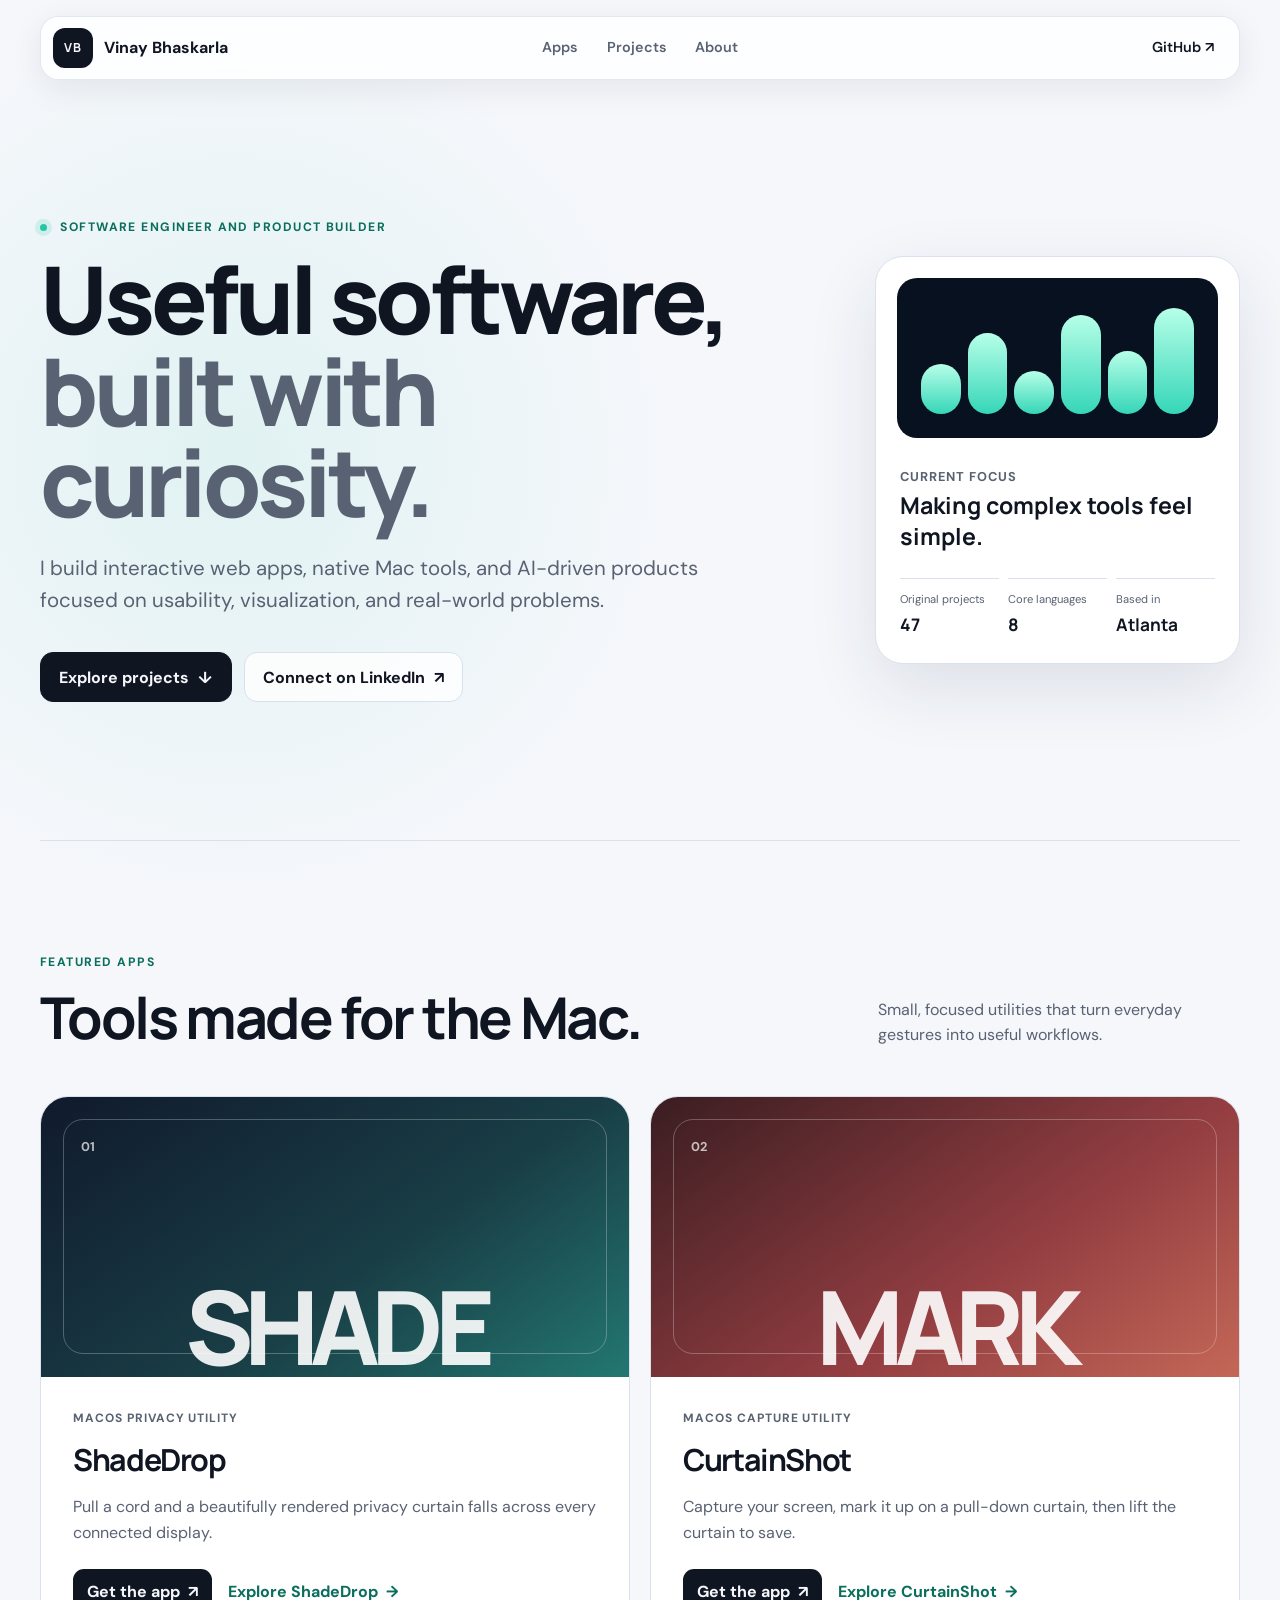
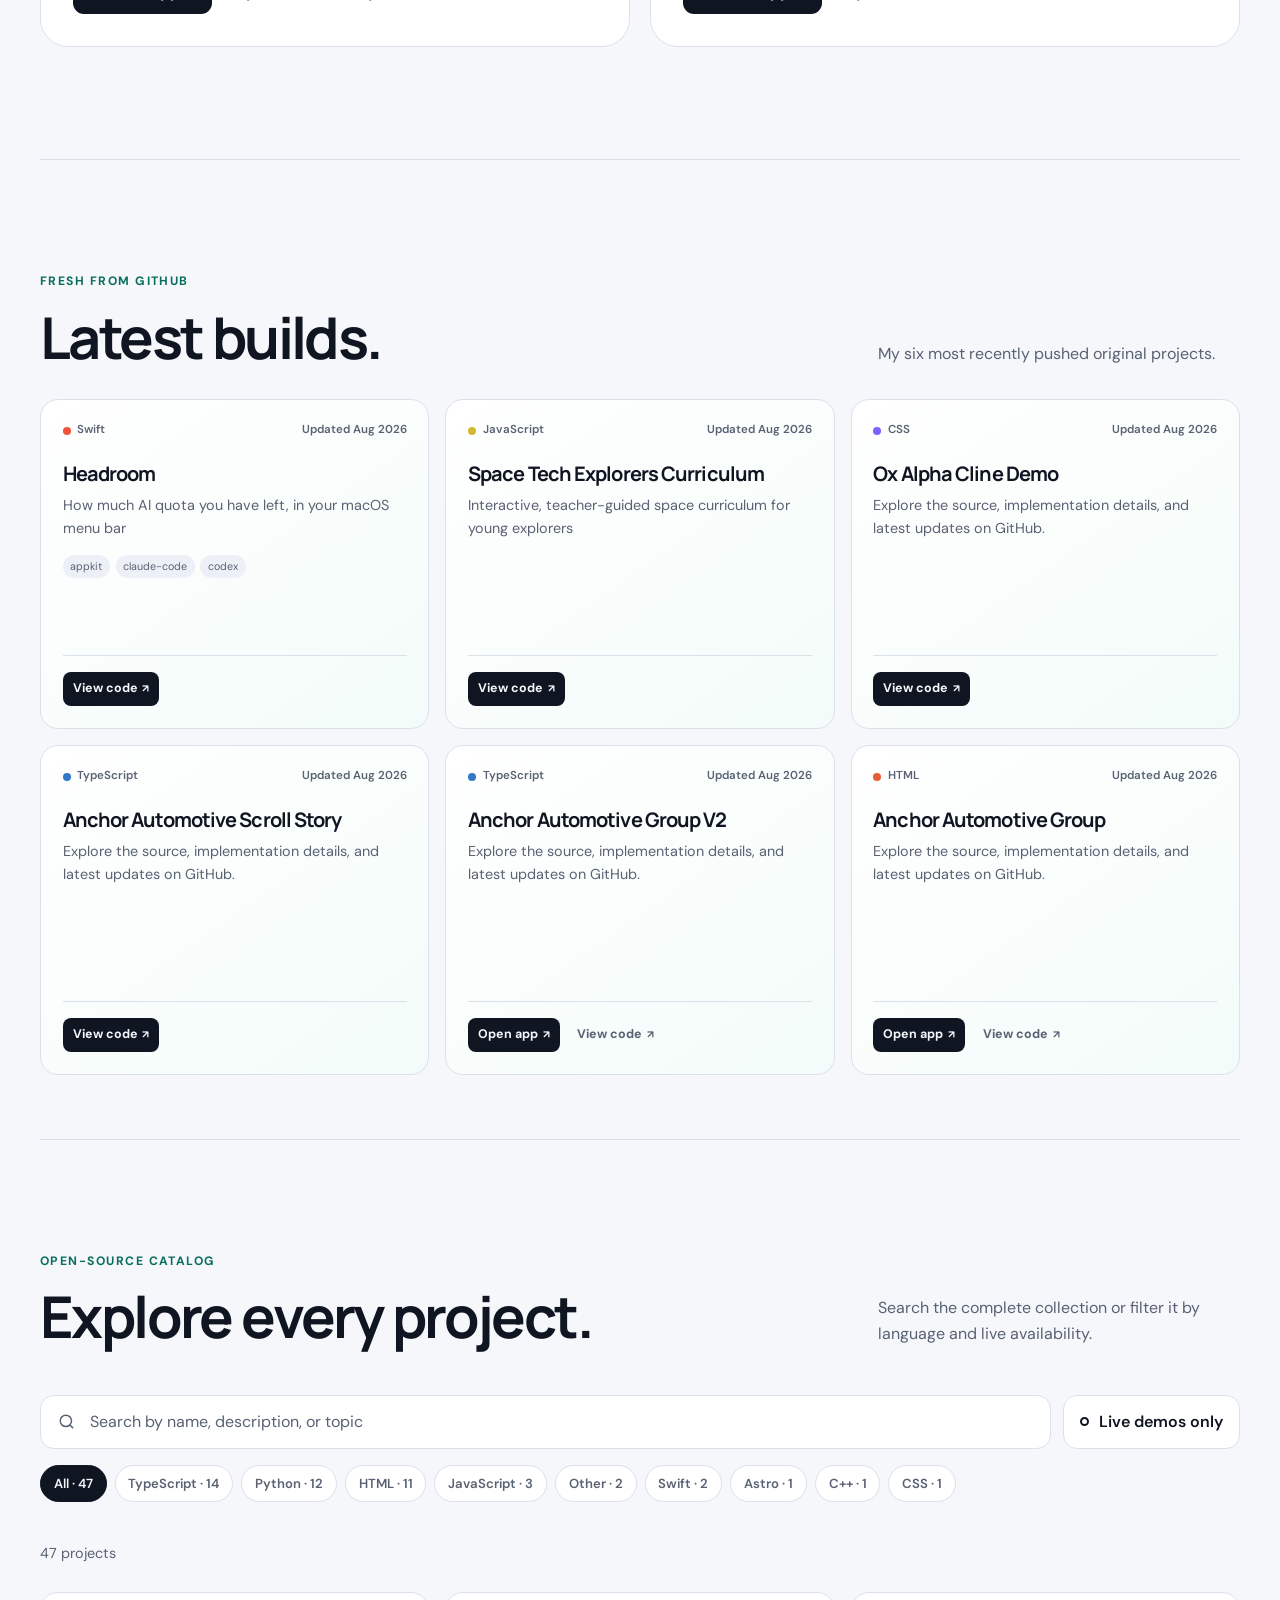
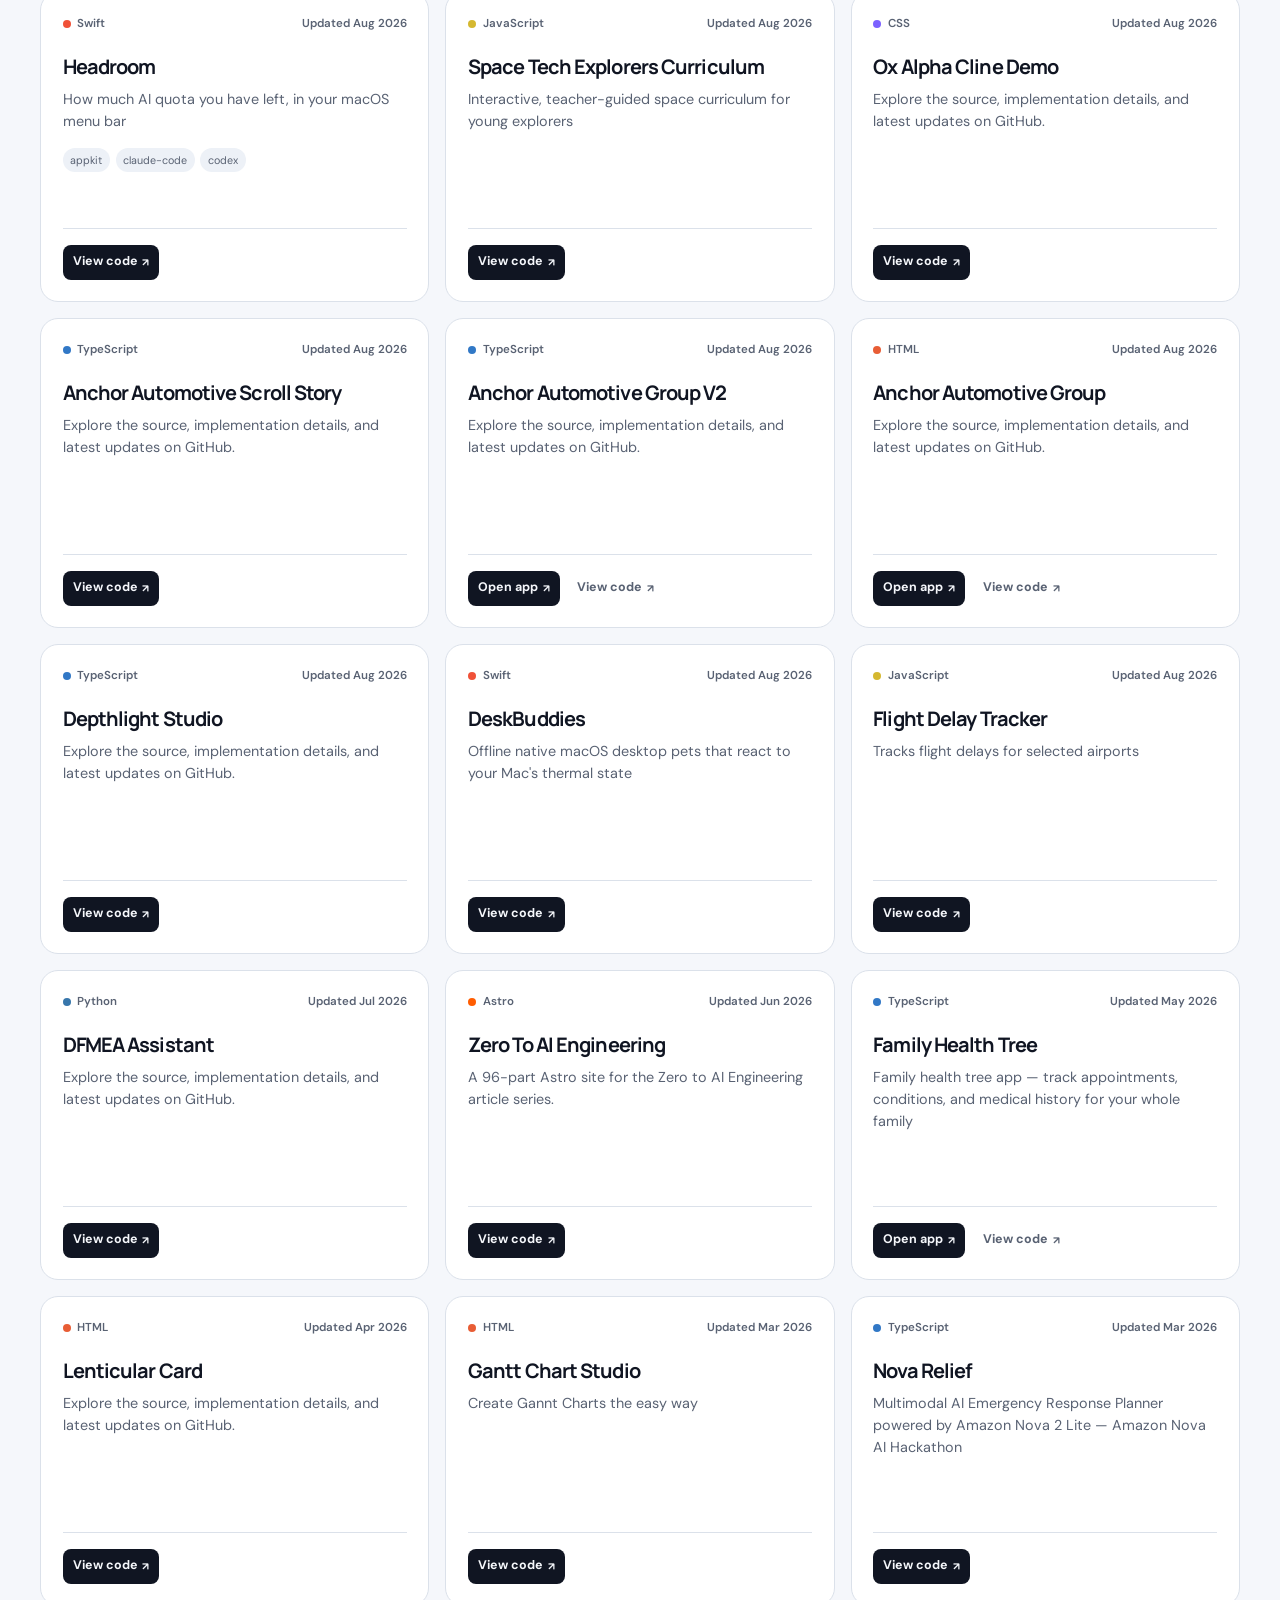
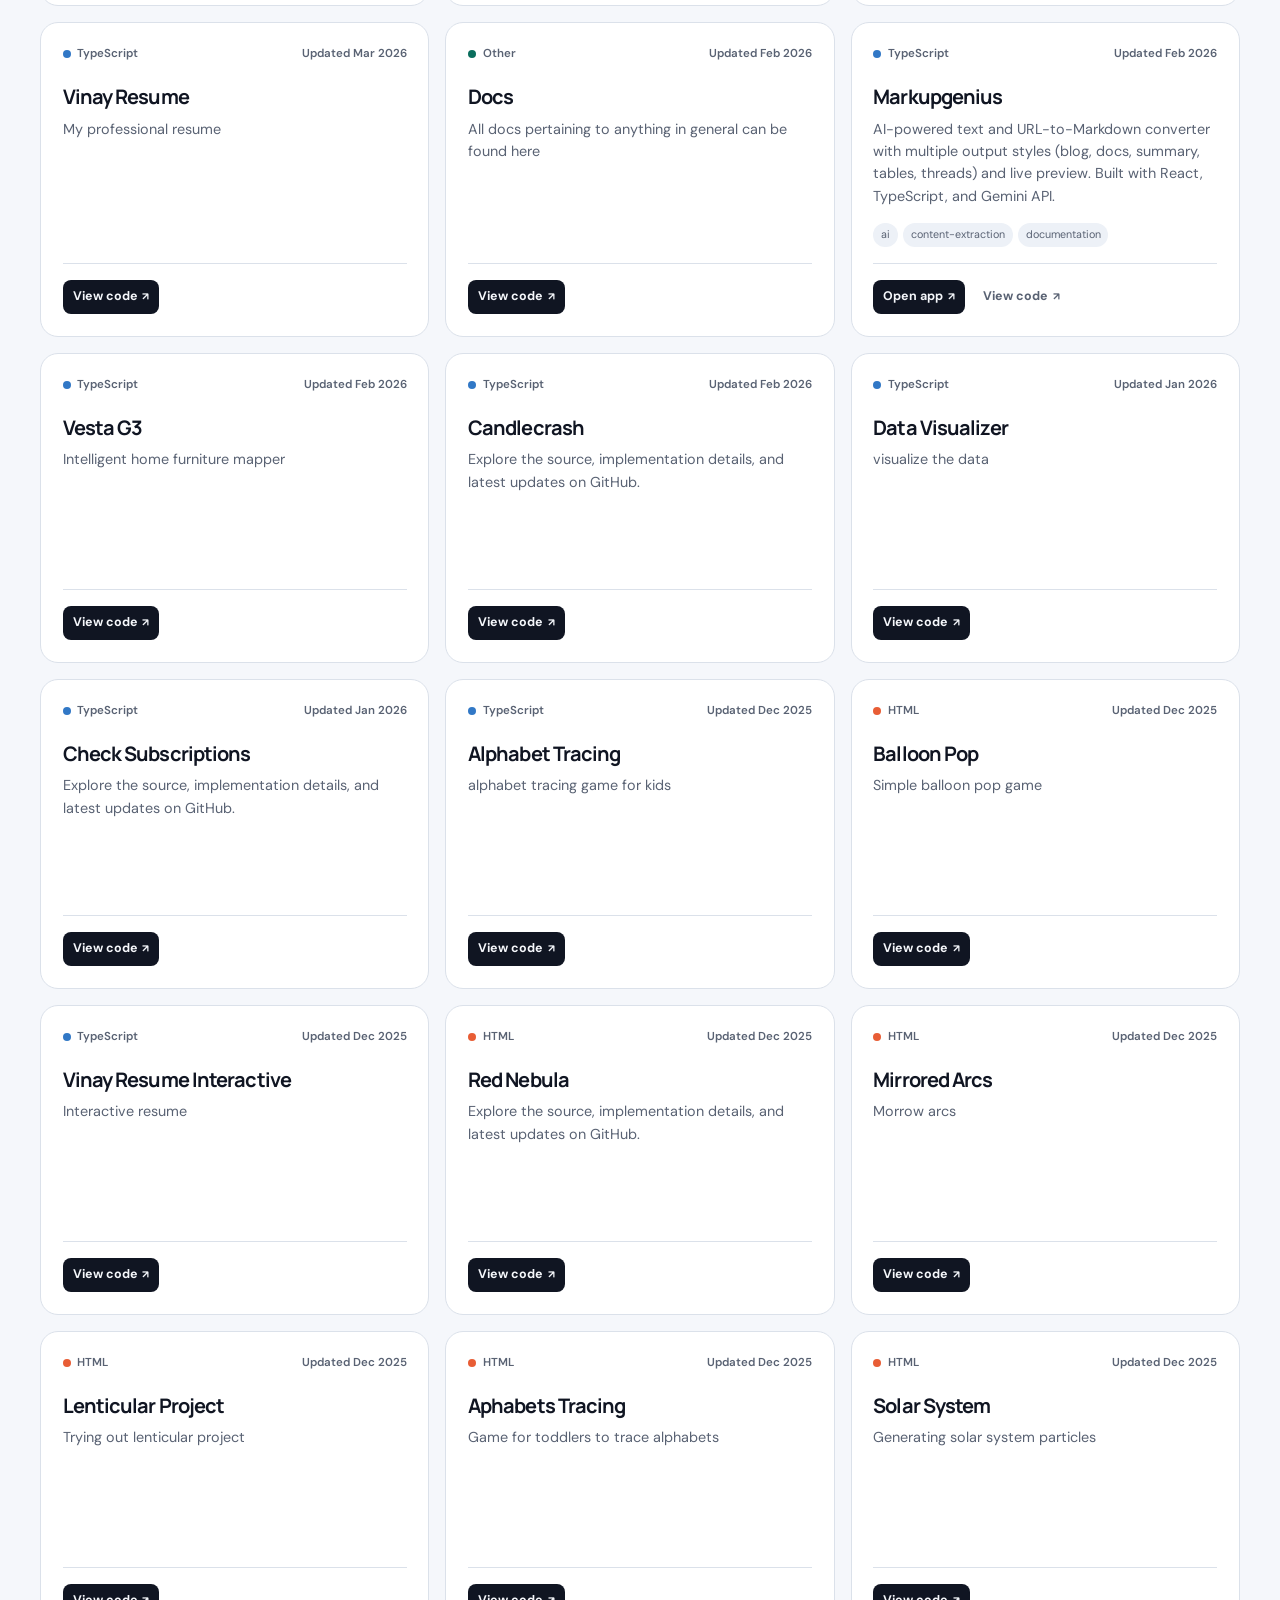
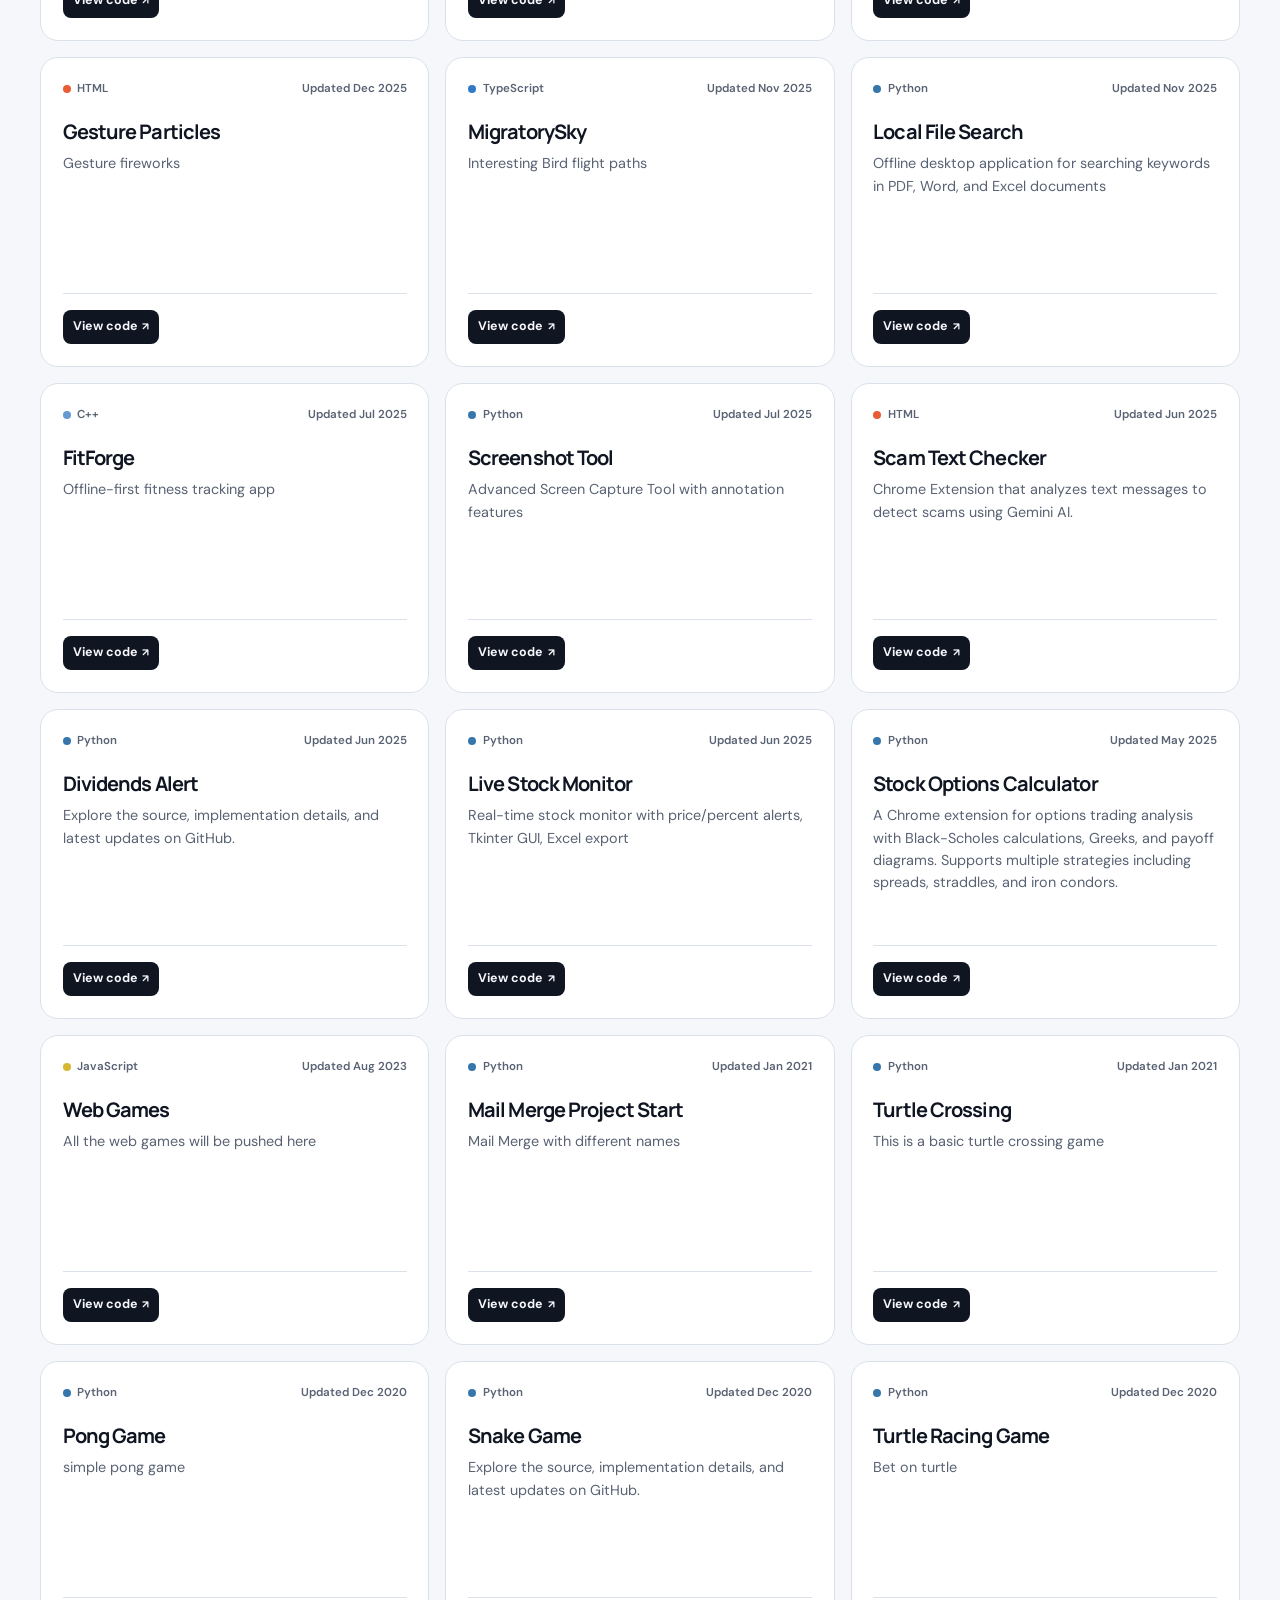
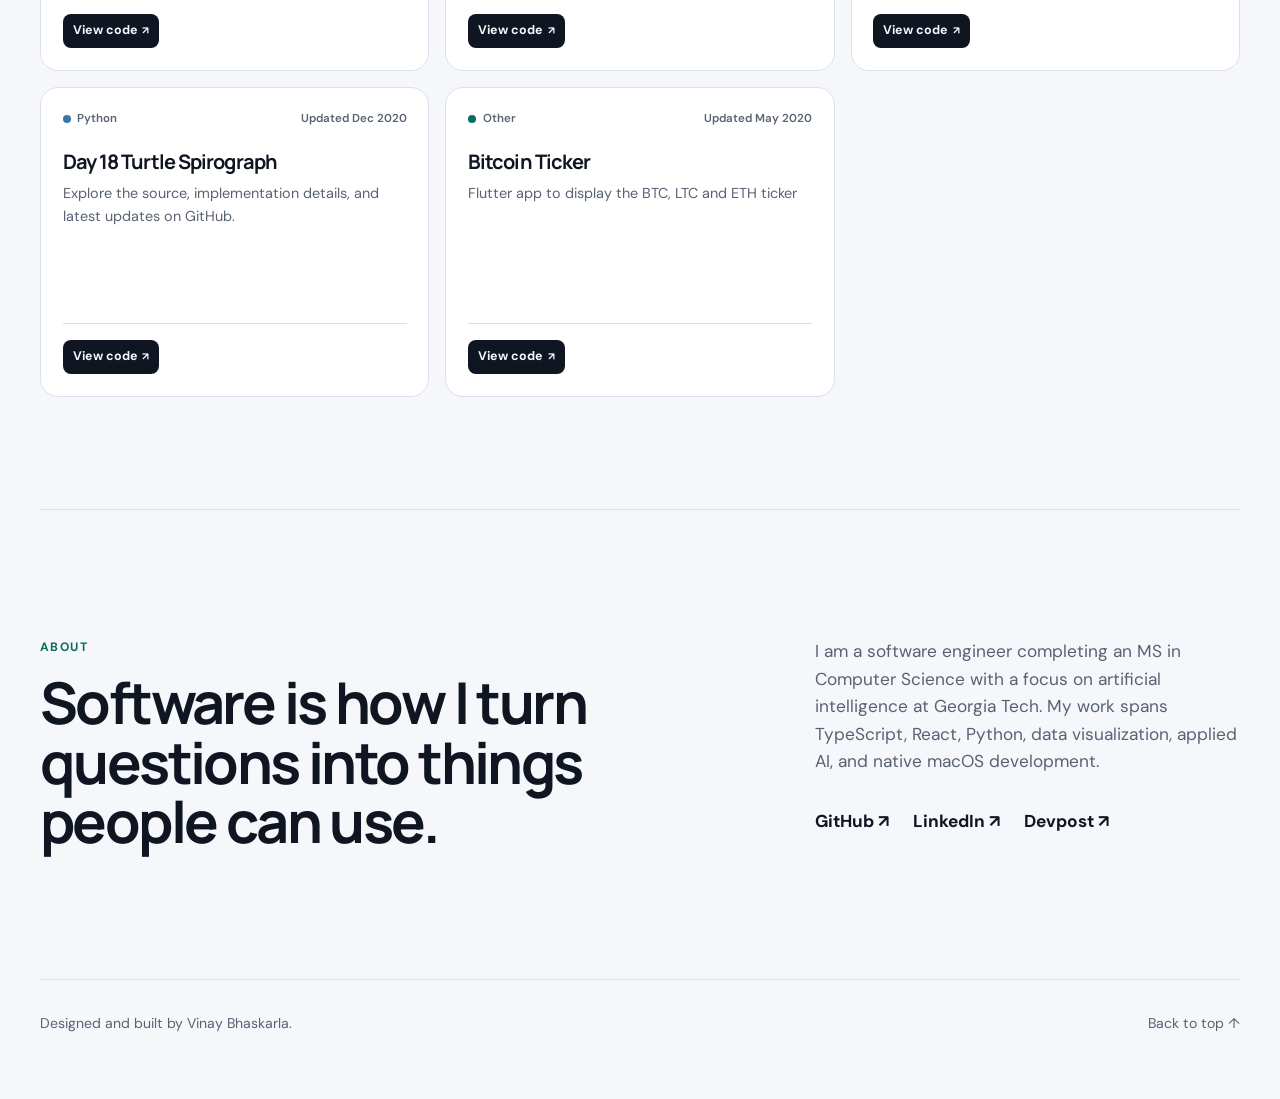
==== commit 209f0ffe: "Add Mac App Store links to featured apps" ====
--- a/index.html
+++ b/index.html
@@ -77,7 +77,10 @@
                     <div class="product-body">
                         <p class="card-kicker">macOS privacy utility</p><h3>ShadeDrop</h3>
                         <p>Pull a cord and a beautifully rendered privacy curtain falls across every connected display.</p>
-                        <a class="text-link" href="/shadedrop/">Explore ShadeDrop <span aria-hidden="true">&#8594;</span></a>
+                        <div class="product-actions">
+                            <a class="store-link" href="https://apps.apple.com/us/app/shadedrop/id6802923512?mt=12" target="_blank" rel="noreferrer" aria-label="Get ShadeDrop on the Mac App Store">Get the app <span aria-hidden="true">&#8599;</span></a>
+                            <a class="text-link" href="/shadedrop/">Explore ShadeDrop <span aria-hidden="true">&#8594;</span></a>
+                        </div>
                     </div>
                 </article>
                 <article class="product-card product-card-curtain">
@@ -85,7 +88,10 @@
                     <div class="product-body">
                         <p class="card-kicker">macOS capture utility</p><h3>CurtainShot</h3>
                         <p>Capture your screen, mark it up on a pull-down curtain, then lift the curtain to save.</p>
-                        <a class="text-link" href="/curtainshot/">Explore CurtainShot <span aria-hidden="true">&#8594;</span></a>
+                        <div class="product-actions">
+                            <a class="store-link" href="https://apps.apple.com/us/app/curtainshot/id6803316414?mt=12" target="_blank" rel="noreferrer" aria-label="Get CurtainShot on the Mac App Store">Get the app <span aria-hidden="true">&#8599;</span></a>
+                            <a class="text-link" href="/curtainshot/">Explore CurtainShot <span aria-hidden="true">&#8594;</span></a>
+                        </div>
                     </div>
                 </article>
             </div>
--- a/portfolio.css
+++ b/portfolio.css
@@ -128,6 +128,9 @@
 .card-kicker { margin: 0 0 0.5rem; color: var(--text-soft); font-size: 0.75rem; font-weight: 700; letter-spacing: 0.08em; text-transform: uppercase; }
 .product-body h3 { margin-bottom: 0.6rem; font-size: 1.9rem; }
 .product-body > p:not(.card-kicker) { min-height: 3.2em; margin: 0 0 1.5rem; color: var(--text-soft); }
+.product-actions { display: flex; flex-wrap: wrap; align-items: center; gap: 0.7rem 1rem; }
+.store-link { display: inline-flex; align-items: center; justify-content: center; gap: 0.45rem; min-height: 44px; padding: 0.6rem 0.9rem; border-radius: 11px; background: var(--text); color: var(--bg); font-weight: 700; text-decoration: none; transition: transform 180ms ease, background 180ms ease; }
+.store-link:hover { transform: translateY(-2px); background: var(--accent); }
 .text-link { display: inline-flex; align-items: center; gap: 0.5rem; color: var(--accent); font-weight: 700; text-decoration: none; }
 .text-link:hover { text-decoration: underline; text-underline-offset: 4px; }
 
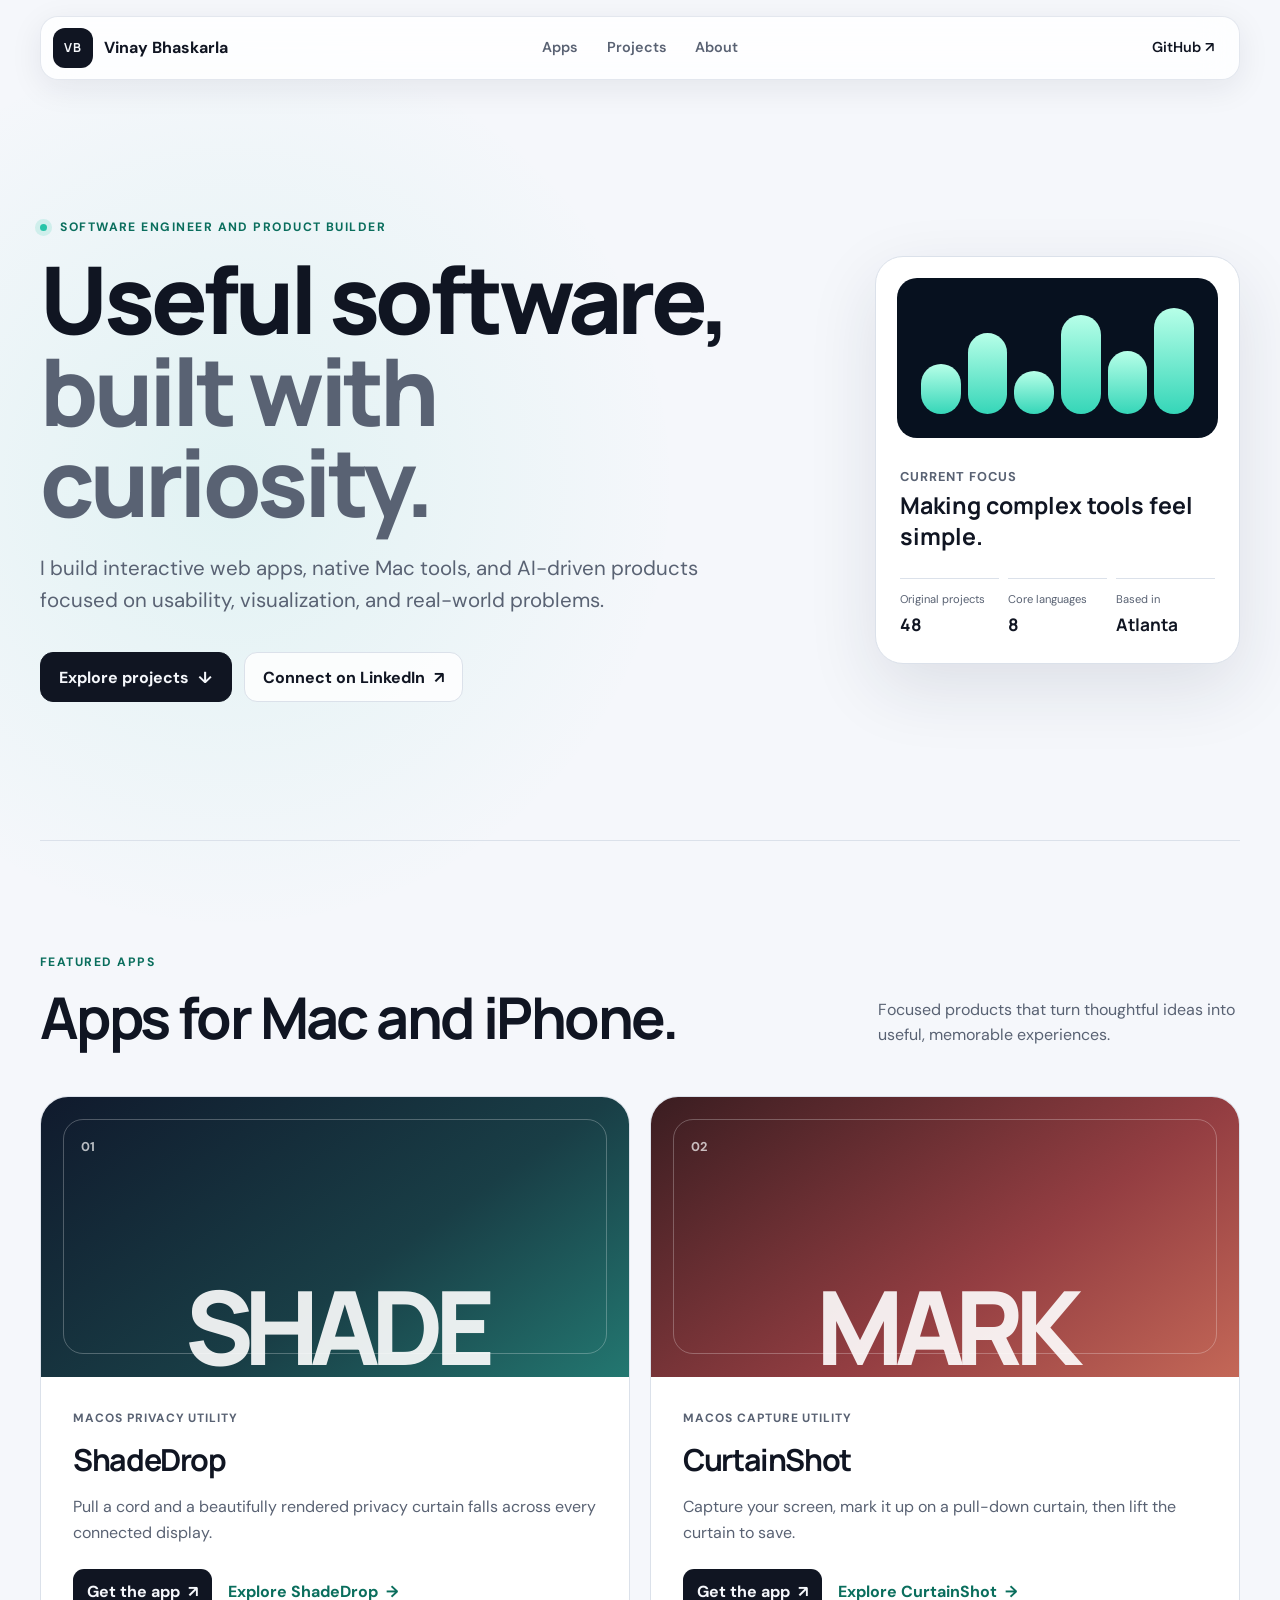
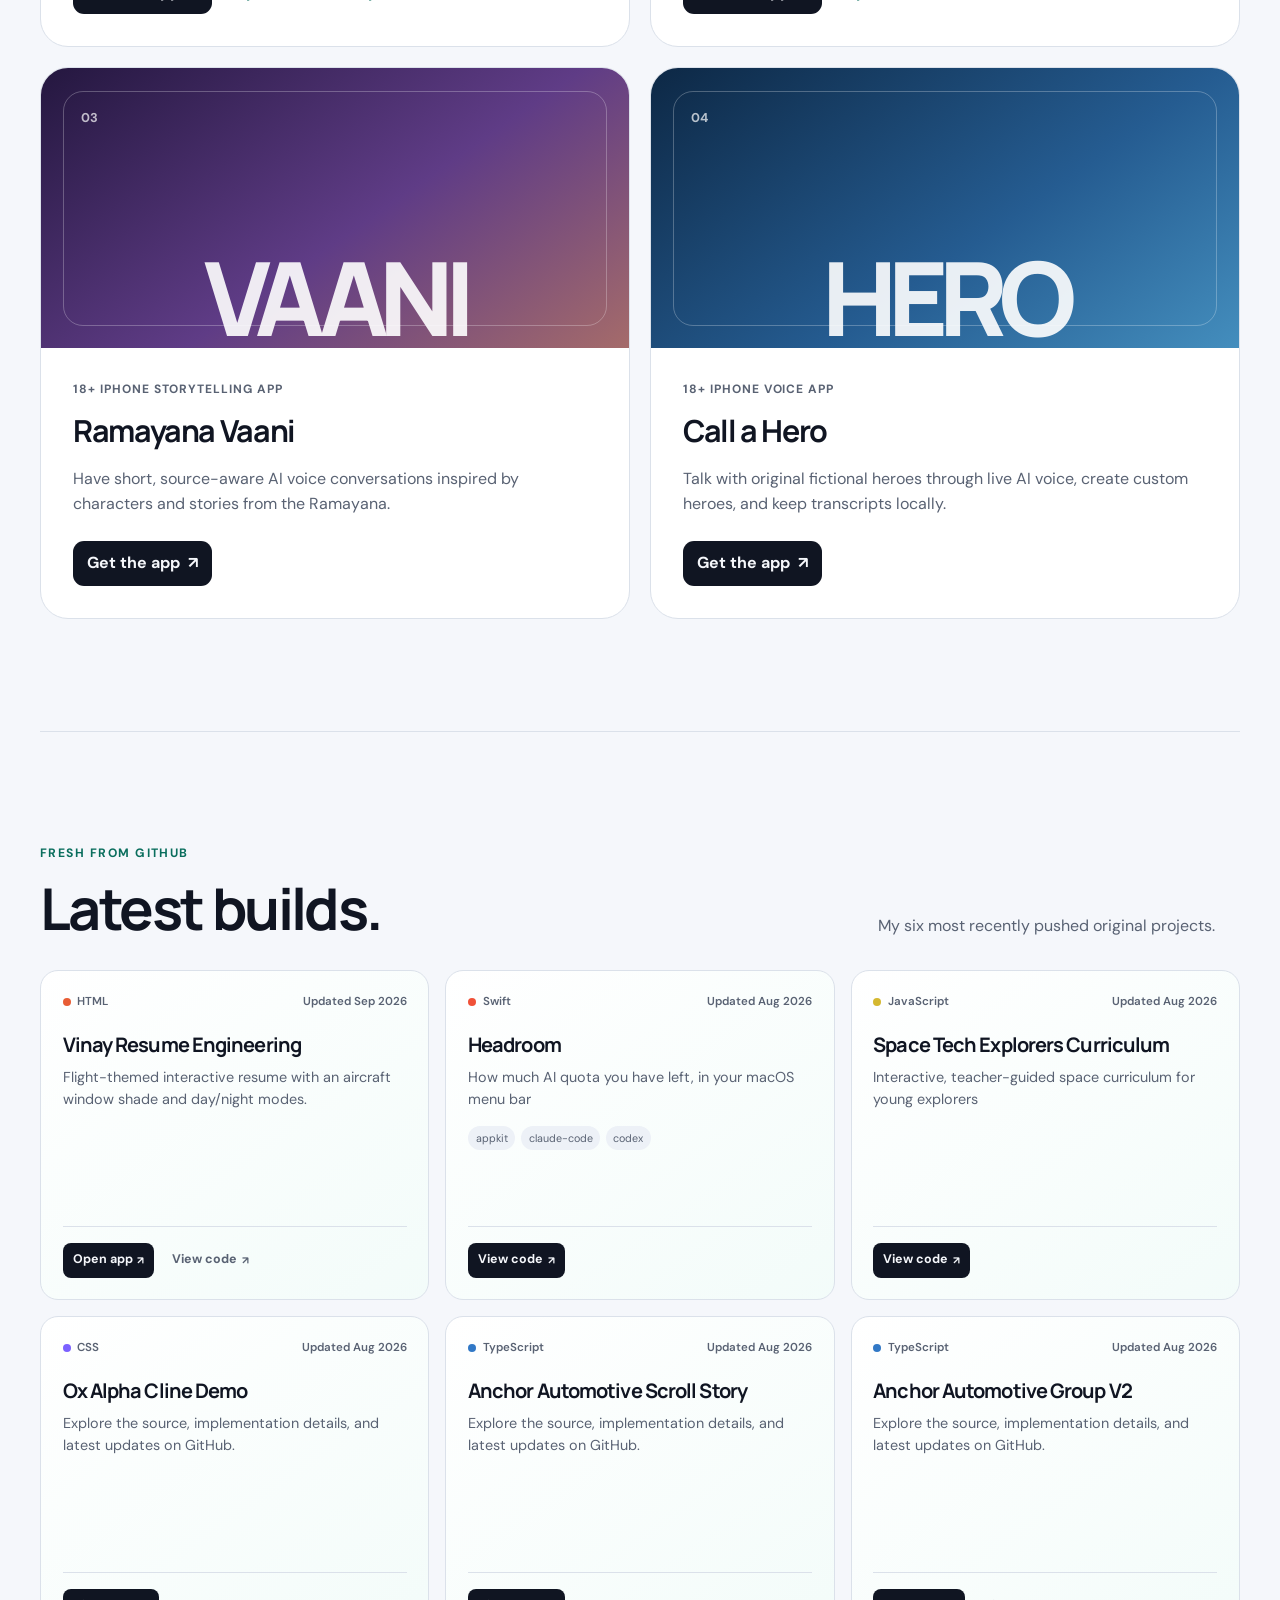
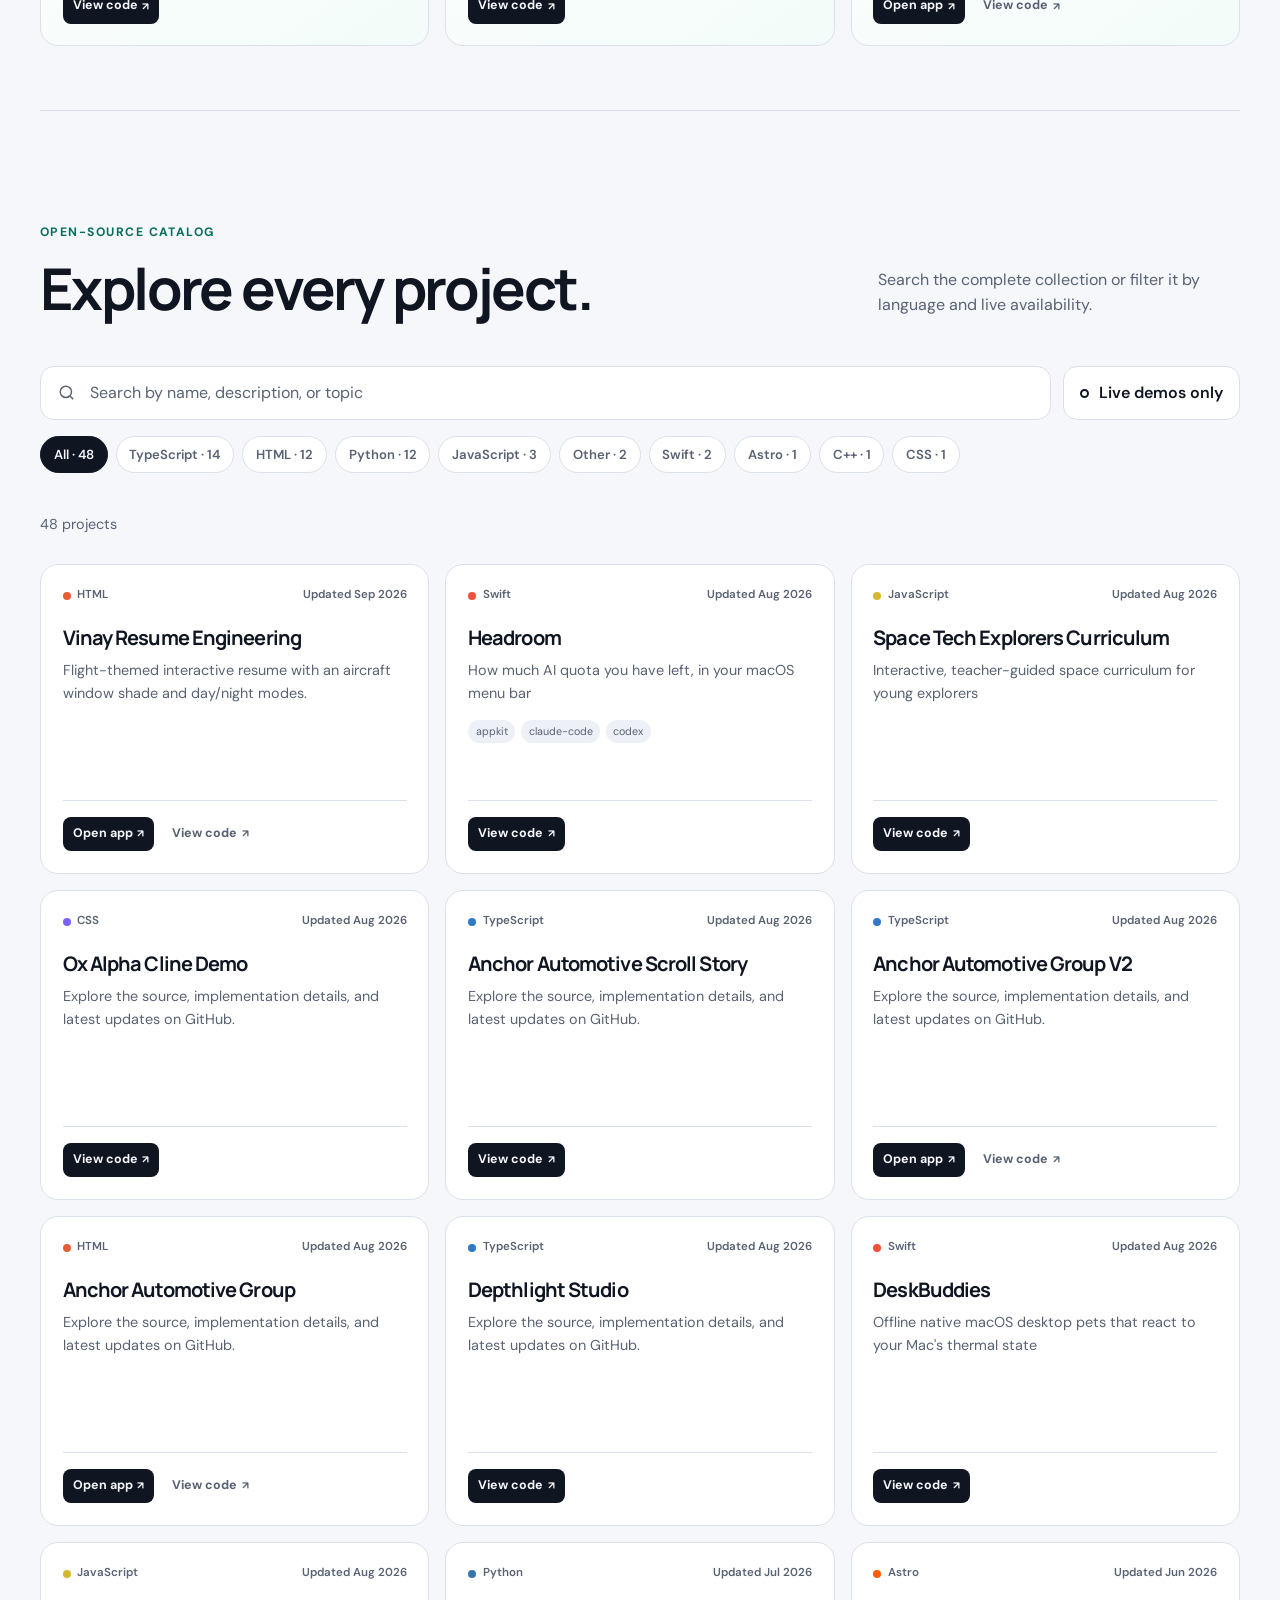
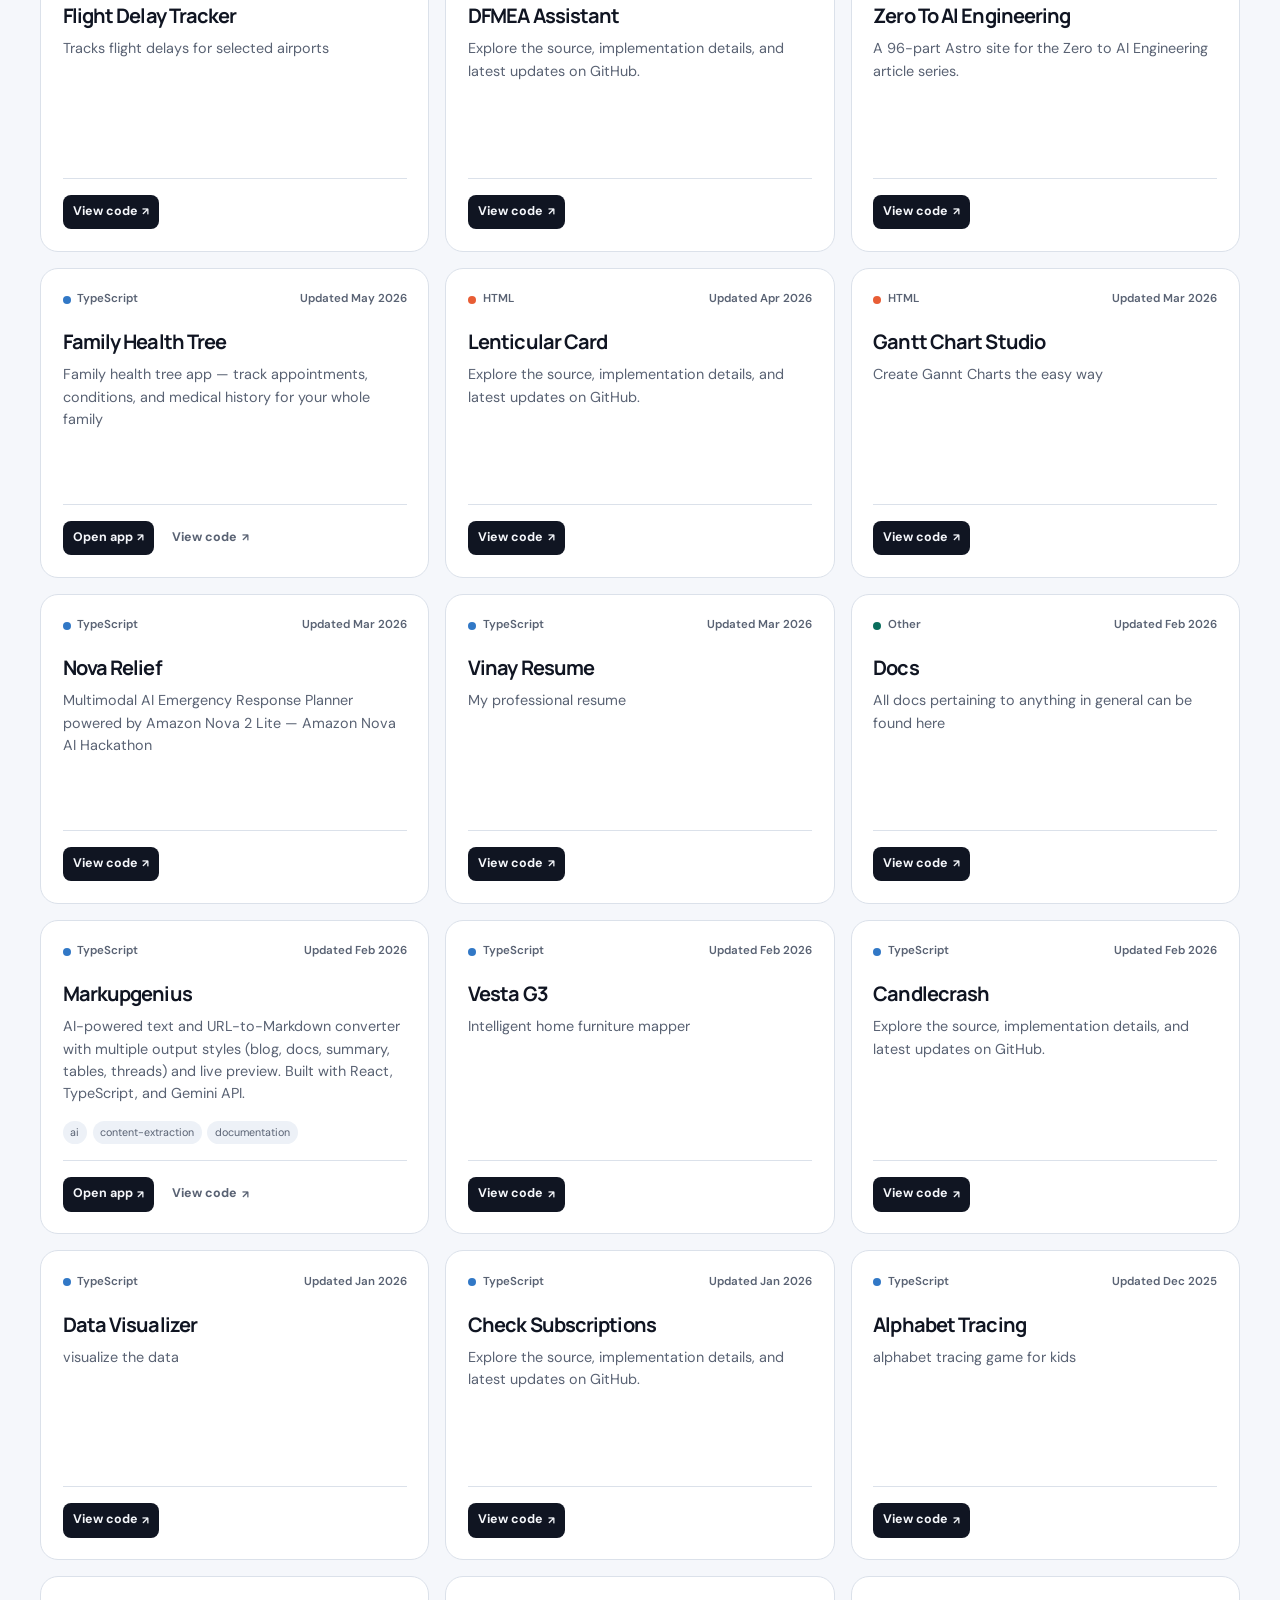
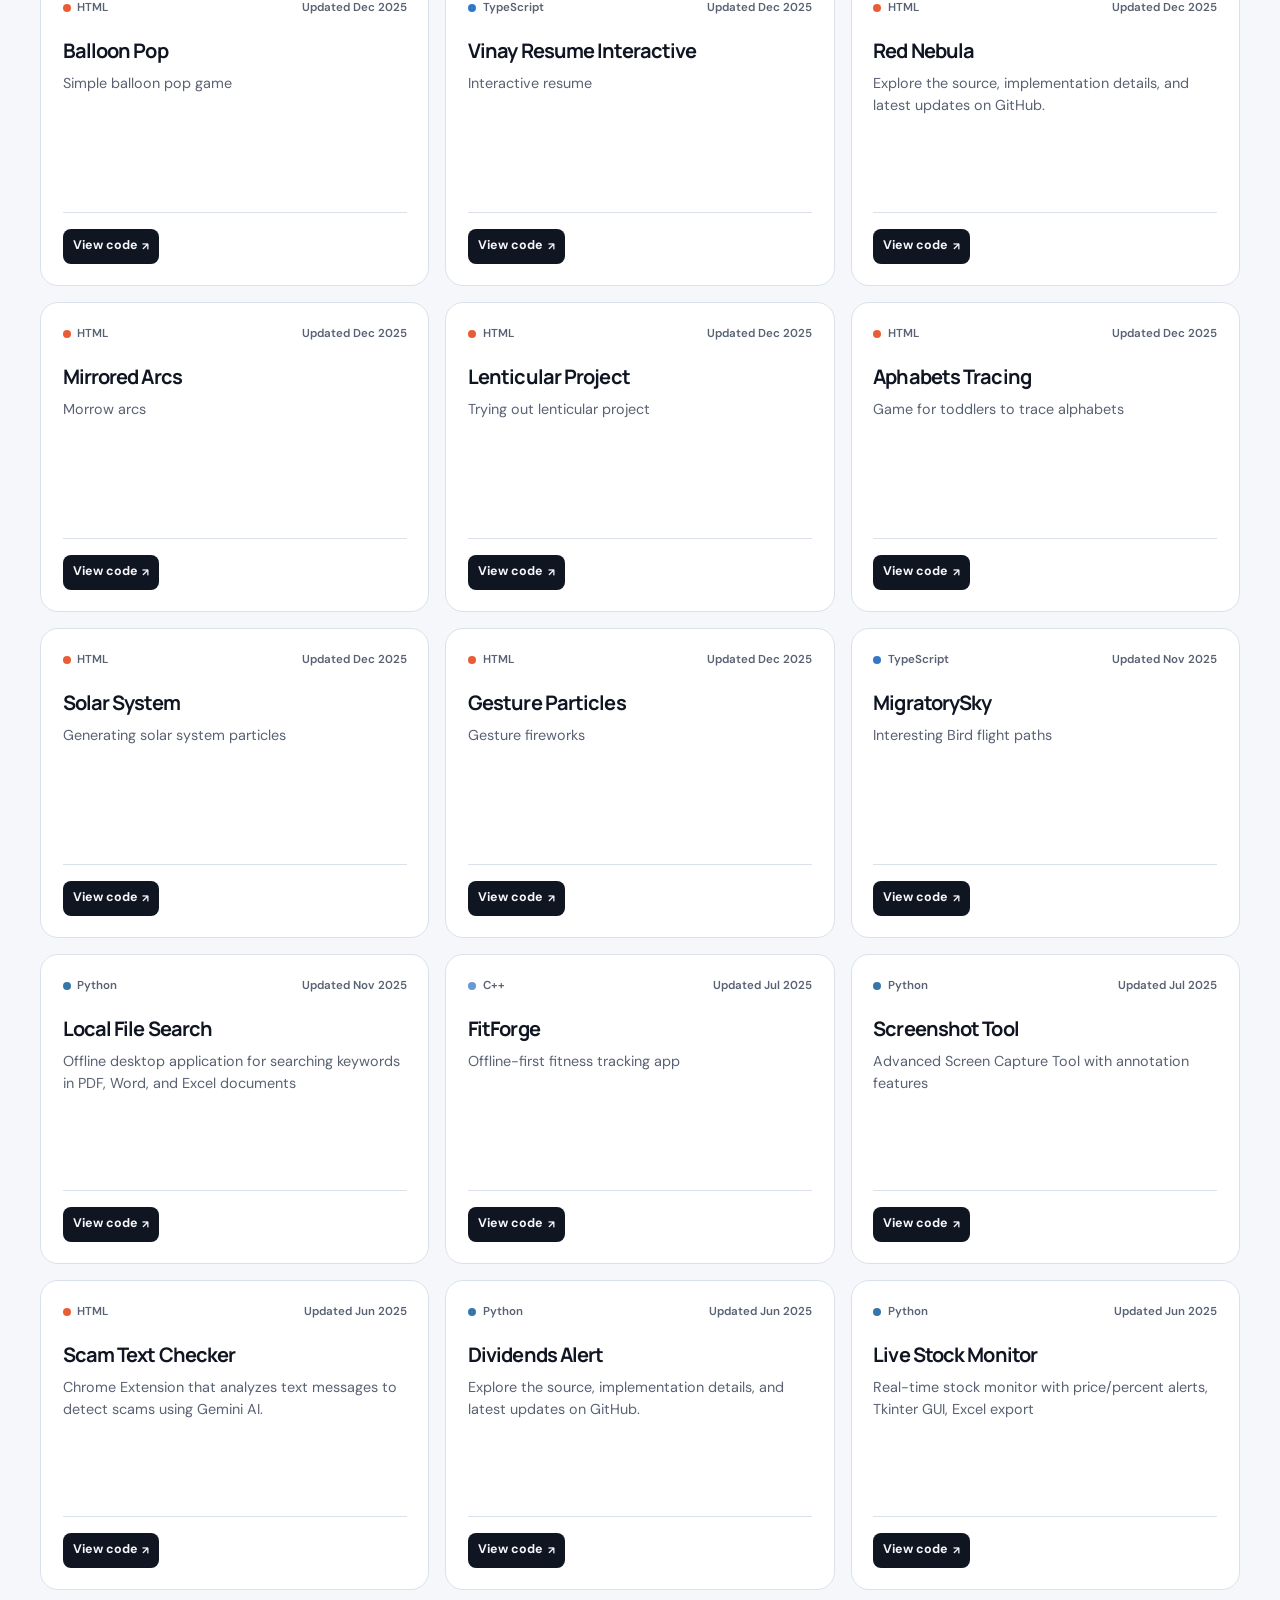
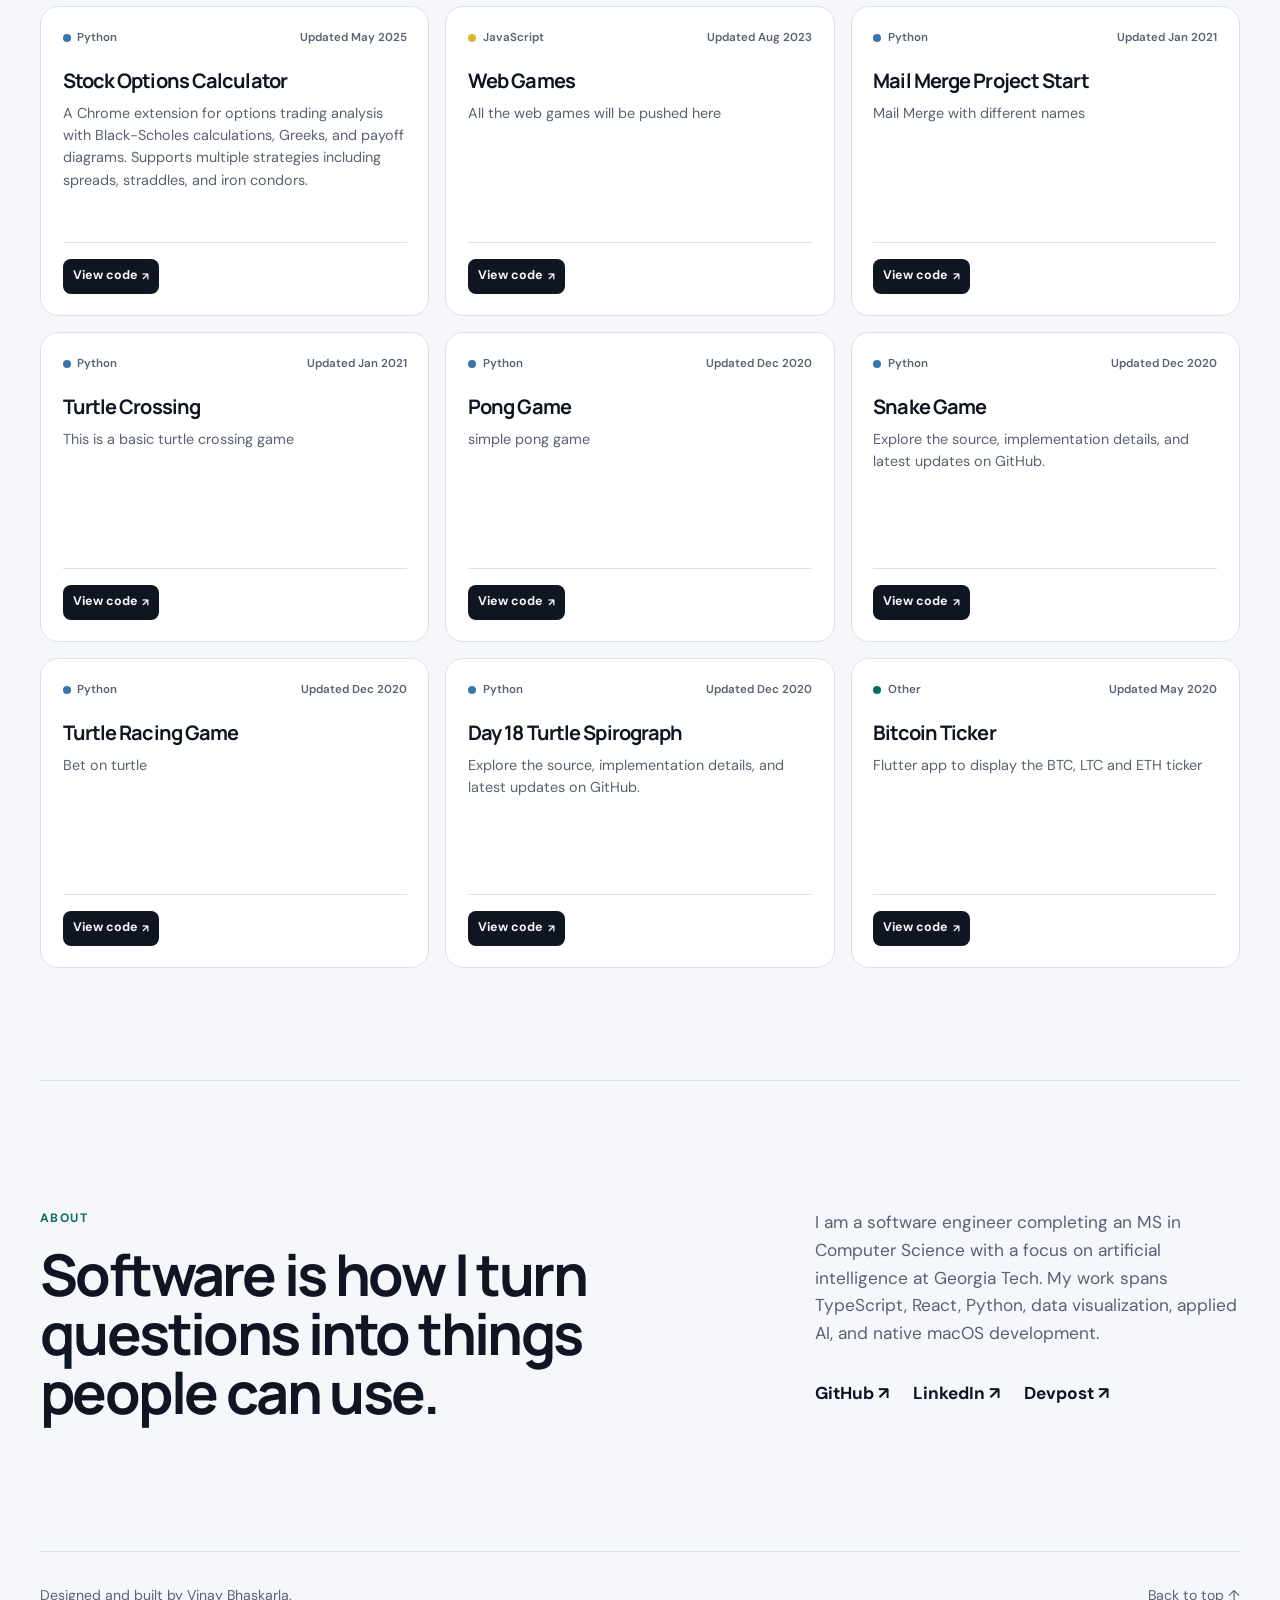
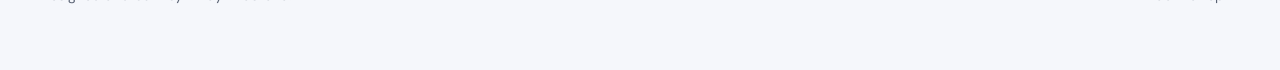
==== commit 3df3e57b: "Add Ramayana Vaani and Call a Hero apps" ====
--- a/index.html
+++ b/index.html
@@ -68,8 +68,8 @@
 
         <section class="section" id="featured" aria-labelledby="featured-title">
             <div class="section-heading">
-                <div><p class="eyebrow">Featured apps</p><h2 id="featured-title">Tools made for the Mac.</h2></div>
-                <p>Small, focused utilities that turn everyday gestures into useful workflows.</p>
+                <div><p class="eyebrow">Featured apps</p><h2 id="featured-title">Apps for Mac and iPhone.</h2></div>
+                <p>Focused products that turn thoughtful ideas into useful, memorable experiences.</p>
             </div>
             <div class="product-grid">
                 <article class="product-card product-card-shade">
@@ -91,6 +91,26 @@
                         <div class="product-actions">
                             <a class="store-link" href="https://apps.apple.com/us/app/curtainshot/id6803316414?mt=12" target="_blank" rel="noreferrer" aria-label="Get CurtainShot on the Mac App Store">Get the app <span aria-hidden="true">&#8599;</span></a>
                             <a class="text-link" href="/curtainshot/">Explore CurtainShot <span aria-hidden="true">&#8594;</span></a>
+                        </div>
+                    </div>
+                </article>
+                <article class="product-card product-card-vaani">
+                    <div class="product-visual" aria-hidden="true"><span class="product-index">03</span><span class="visual-word">VAANI</span></div>
+                    <div class="product-body">
+                        <p class="card-kicker">18+ iPhone storytelling app</p><h3>Ramayana Vaani</h3>
+                        <p>Have short, source-aware AI voice conversations inspired by characters and stories from the Ramayana.</p>
+                        <div class="product-actions">
+                            <a class="store-link" href="https://apps.apple.com/us/app/ramayana-vaani/id6800575063" target="_blank" rel="noreferrer" aria-label="Get Ramayana Vaani on the App Store">Get the app <span aria-hidden="true">&#8599;</span></a>
+                        </div>
+                    </div>
+                </article>
+                <article class="product-card product-card-hero">
+                    <div class="product-visual" aria-hidden="true"><span class="product-index">04</span><span class="visual-word">HERO</span></div>
+                    <div class="product-body">
+                        <p class="card-kicker">18+ iPhone voice app</p><h3>Call a Hero</h3>
+                        <p>Talk with original fictional heroes through live AI voice, create custom heroes, and keep transcripts locally.</p>
+                        <div class="product-actions">
+                            <a class="store-link" href="https://apps.apple.com/us/app/call-a-hero/id6797733811" target="_blank" rel="noreferrer" aria-label="Get Call a Hero on the App Store">Get the app <span aria-hidden="true">&#8599;</span></a>
                         </div>
                     </div>
                 </article>
--- a/portfolio.css
+++ b/portfolio.css
@@ -121,6 +121,8 @@
 .product-visual { position: relative; display: flex; align-items: end; justify-content: center; min-height: 280px; padding: 1.5rem; overflow: hidden; color: white; }
 .product-card-shade .product-visual { background: linear-gradient(145deg, #101a2d 0%, #193e46 58%, #31c9ad 160%); }
 .product-card-curtain .product-visual { background: linear-gradient(145deg, #3a1d21 0%, #943e42 60%, #ff9b71 150%); }
+.product-card-vaani .product-visual { background: linear-gradient(145deg, #24173f 0%, #5f3c86 55%, #f29f4b 150%); }
+.product-card-hero .product-visual { background: linear-gradient(145deg, #0d2845 0%, #255c91 58%, #68c9f2 150%); }
 .product-visual::before { content: ""; position: absolute; inset: 1.4rem; border: 1px solid rgba(255,255,255,0.26); border-radius: 20px; }
 .product-index { position: absolute; top: 2.5rem; left: 2.5rem; color: rgba(255,255,255,0.7); font-size: 0.8rem; font-weight: 700; }
 .visual-word { font-family: "Manrope", sans-serif; font-size: clamp(3.5rem, 8vw, 7.2rem); font-weight: 800; letter-spacing: -0.09em; line-height: 0.7; opacity: 0.9; transform: translateY(0.1em); }
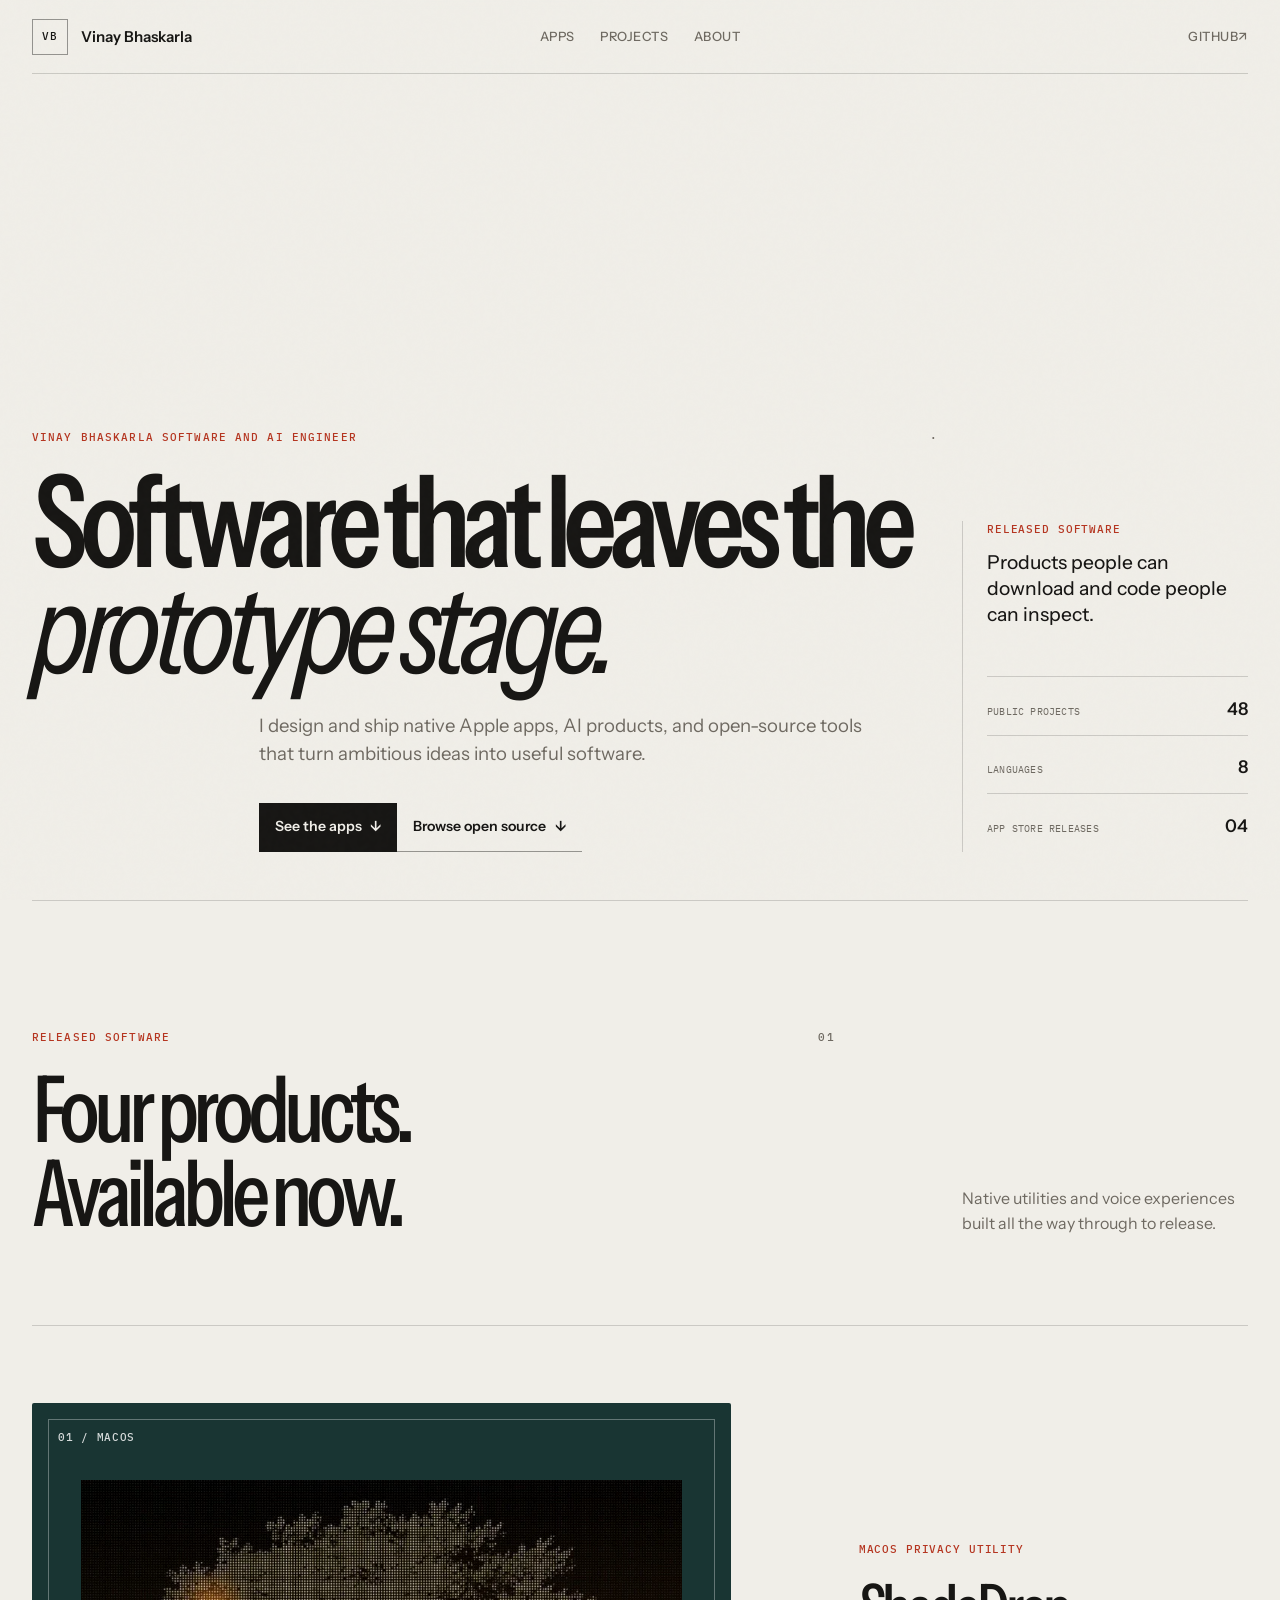
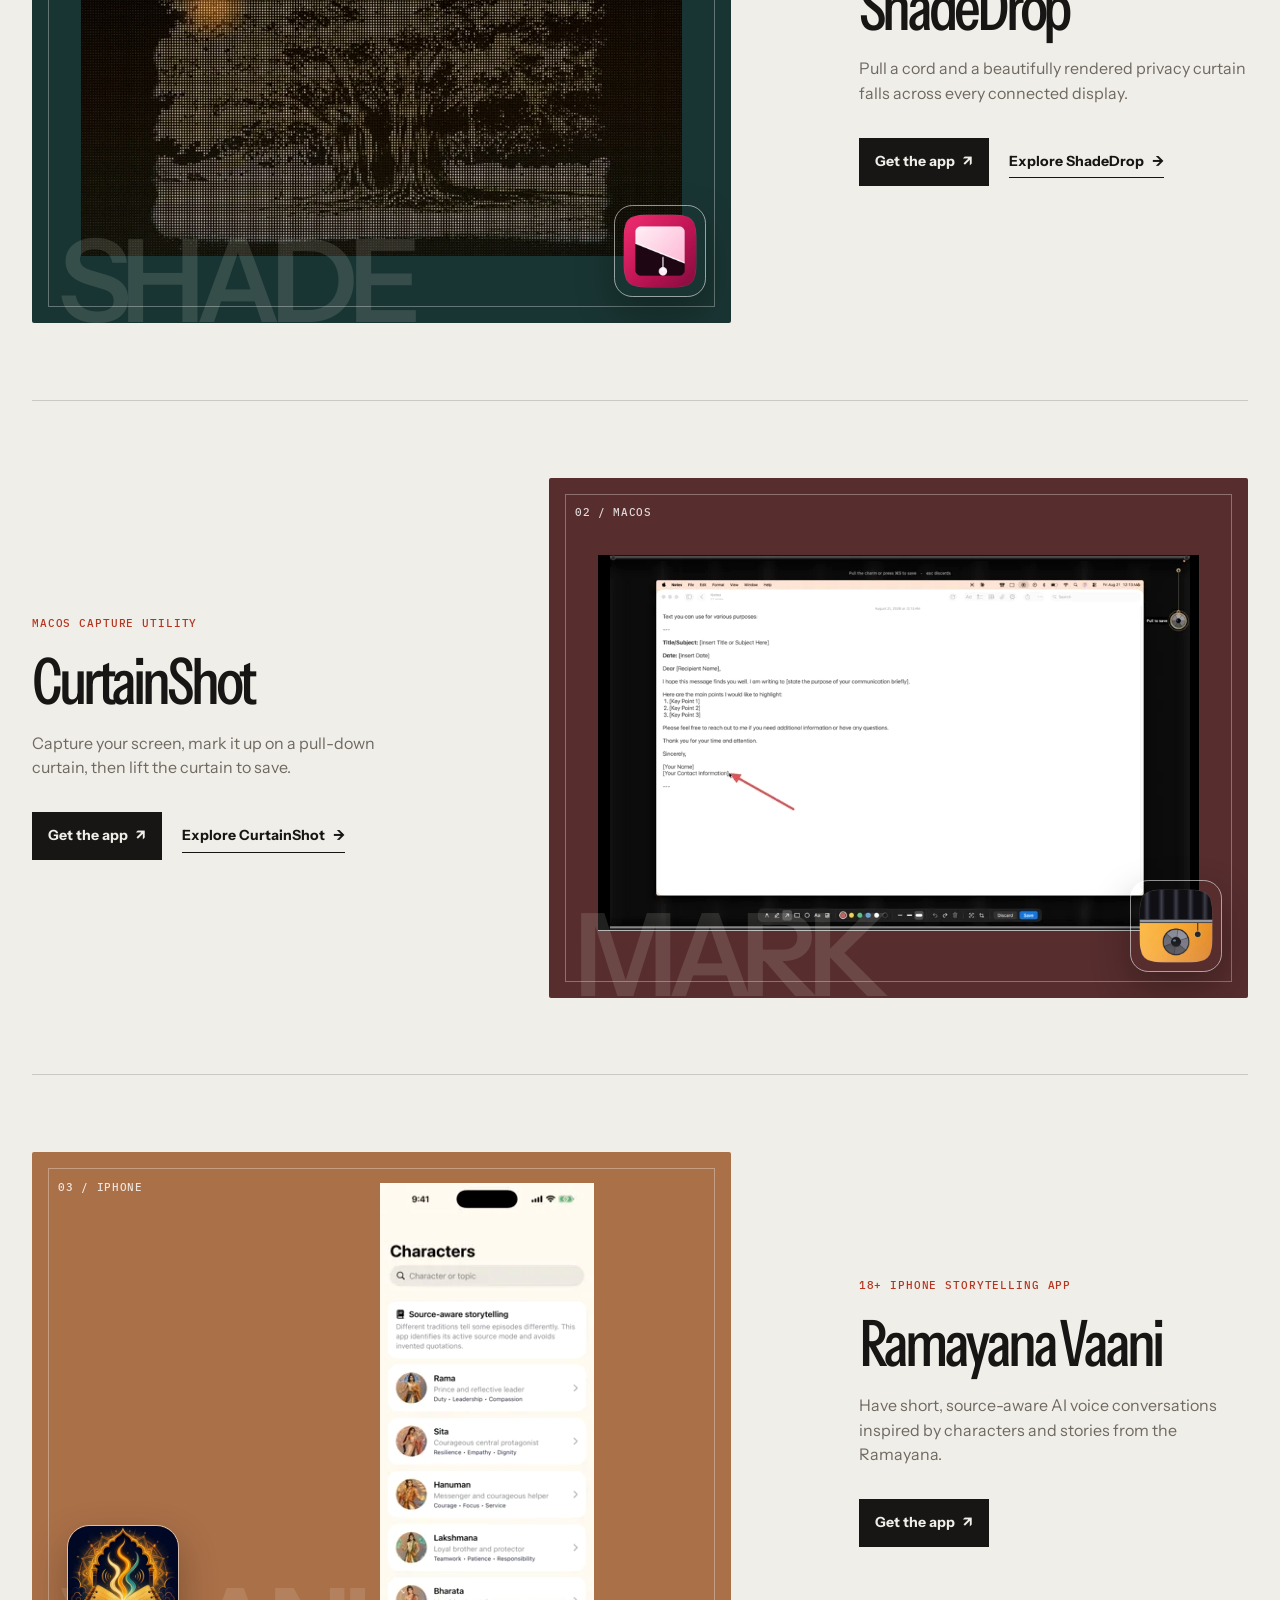
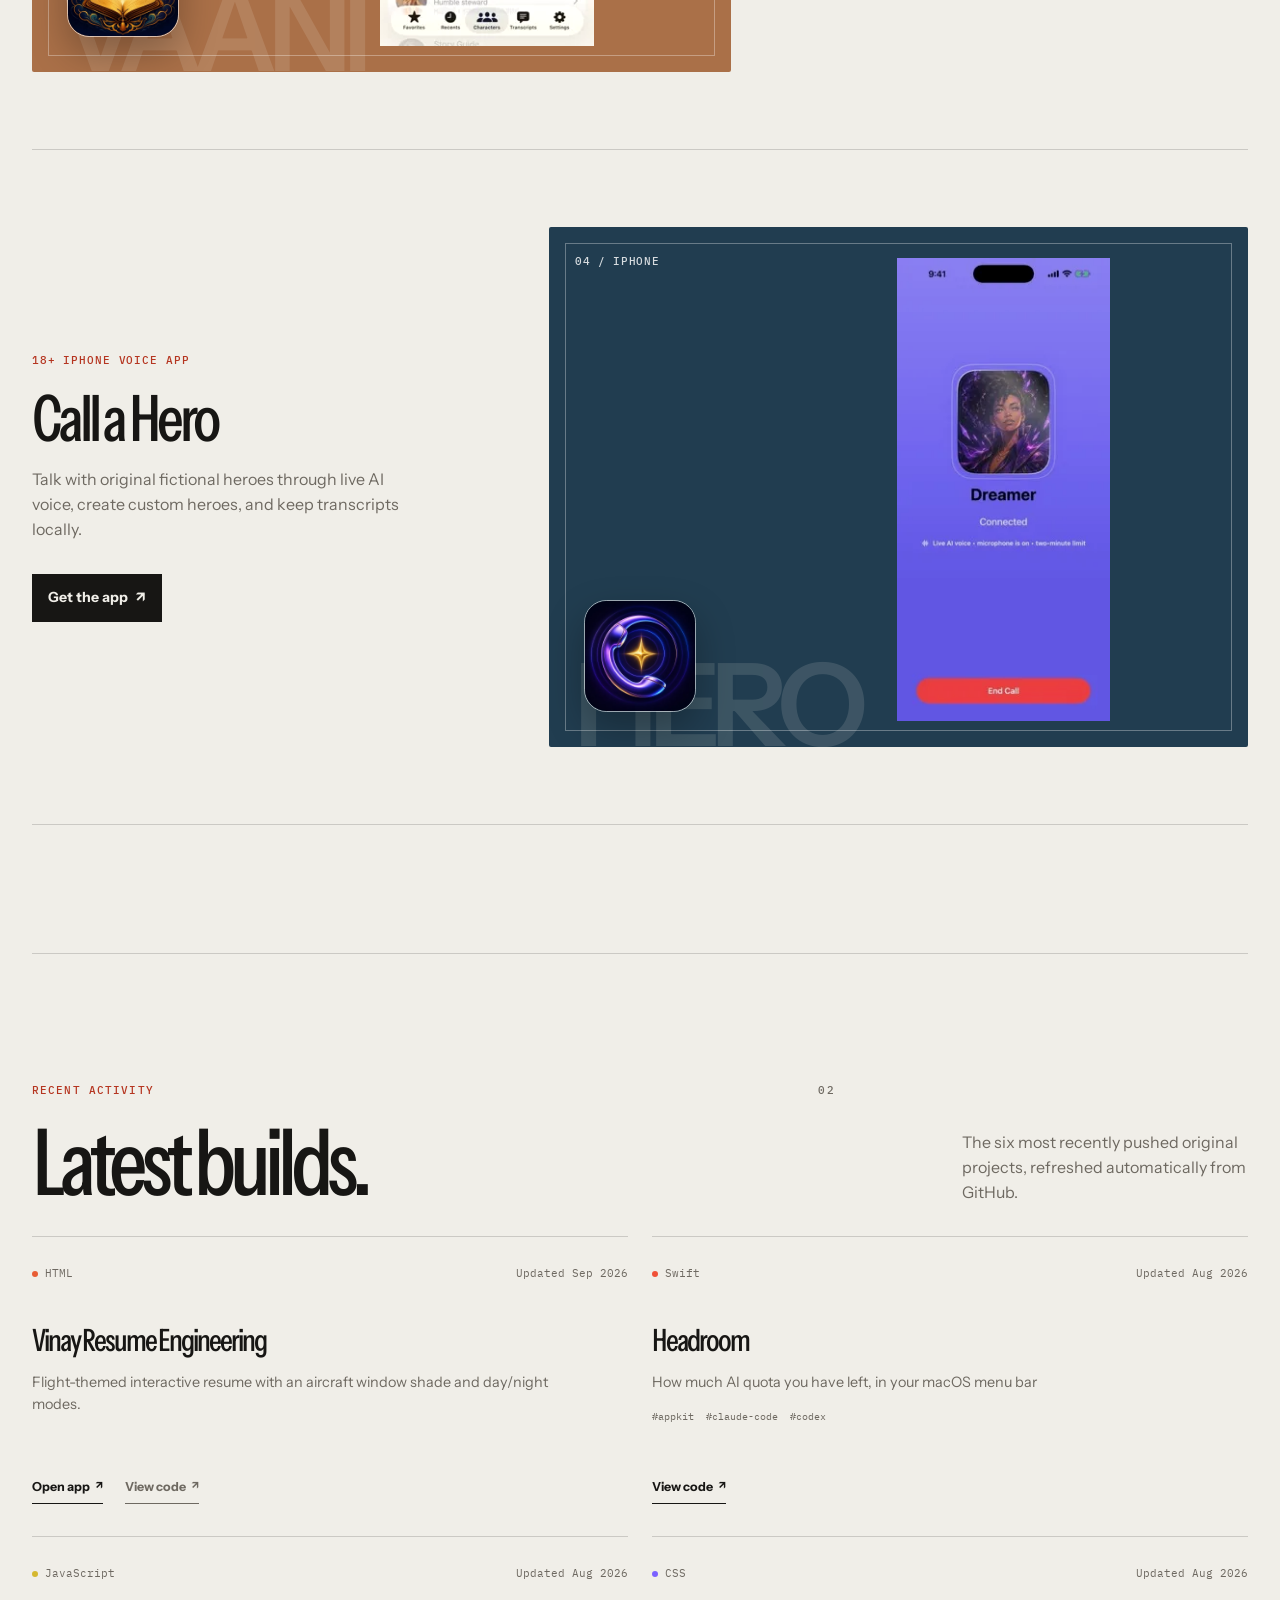
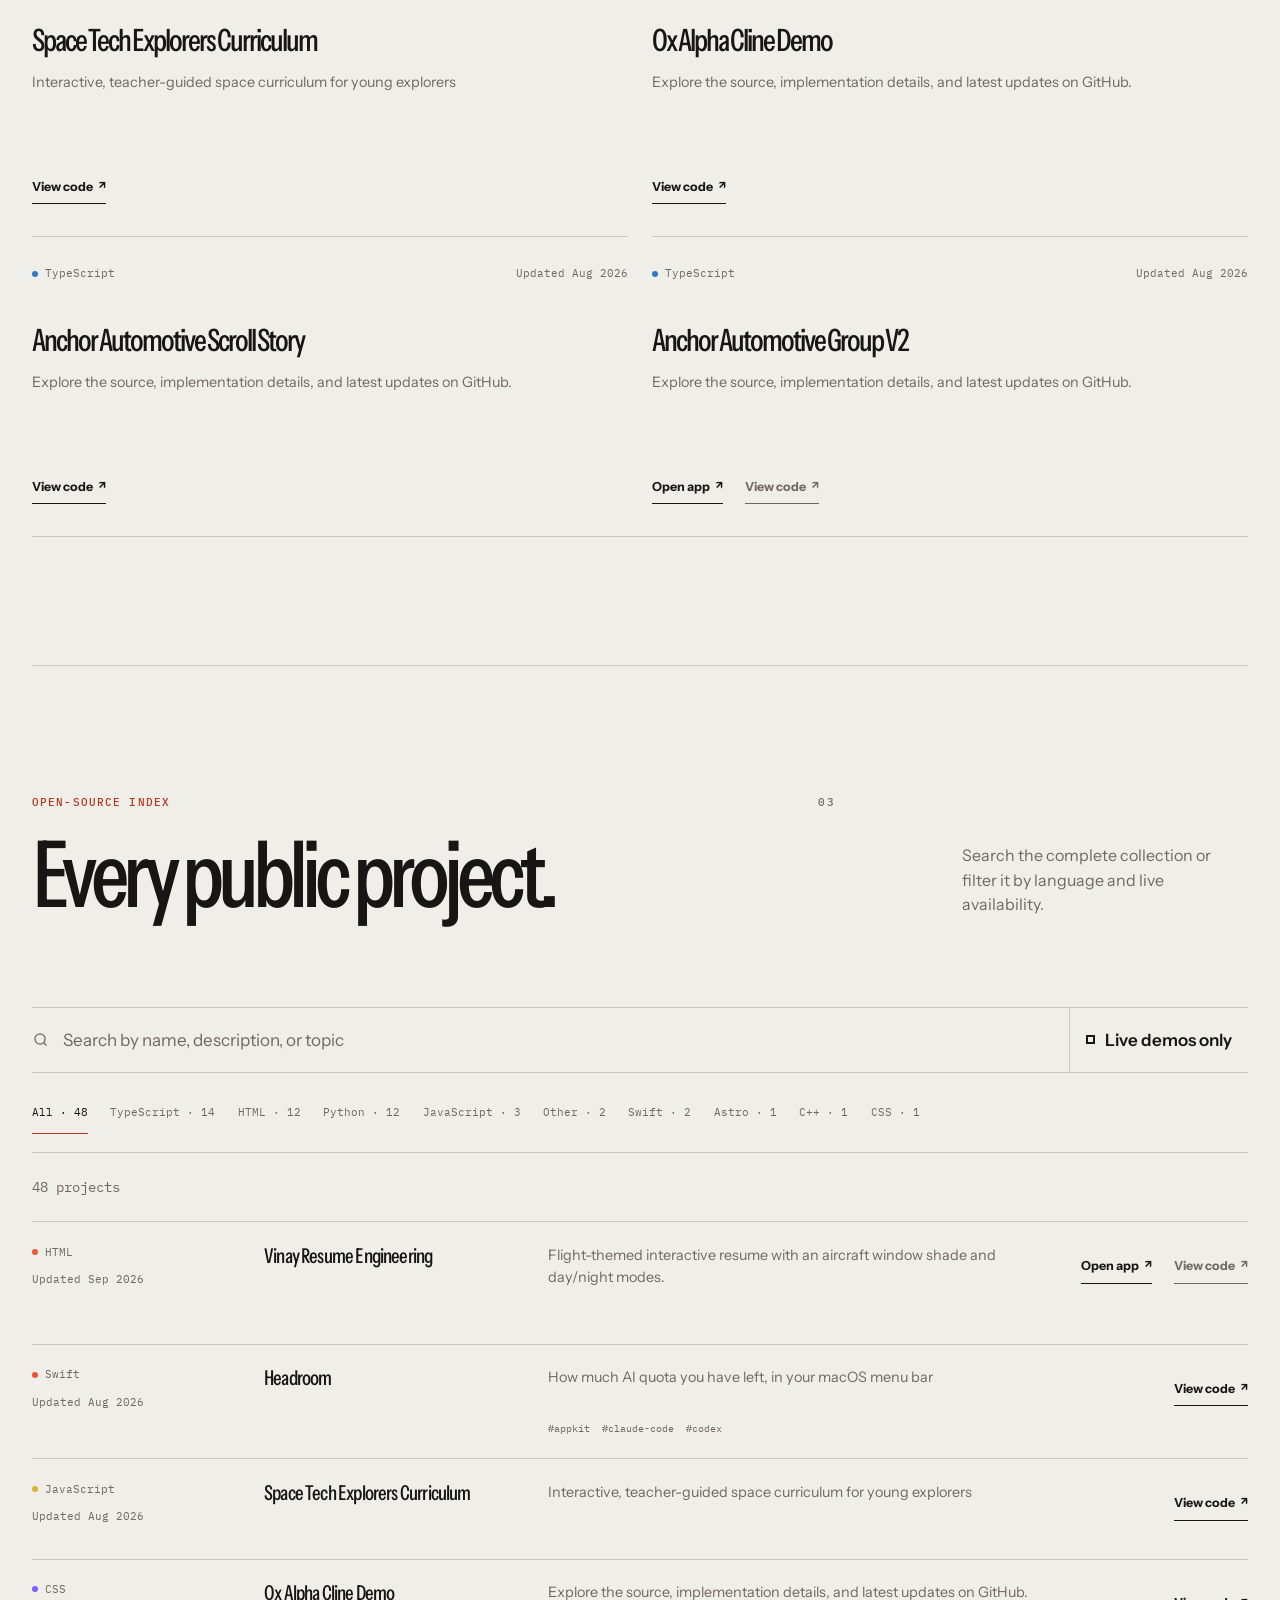
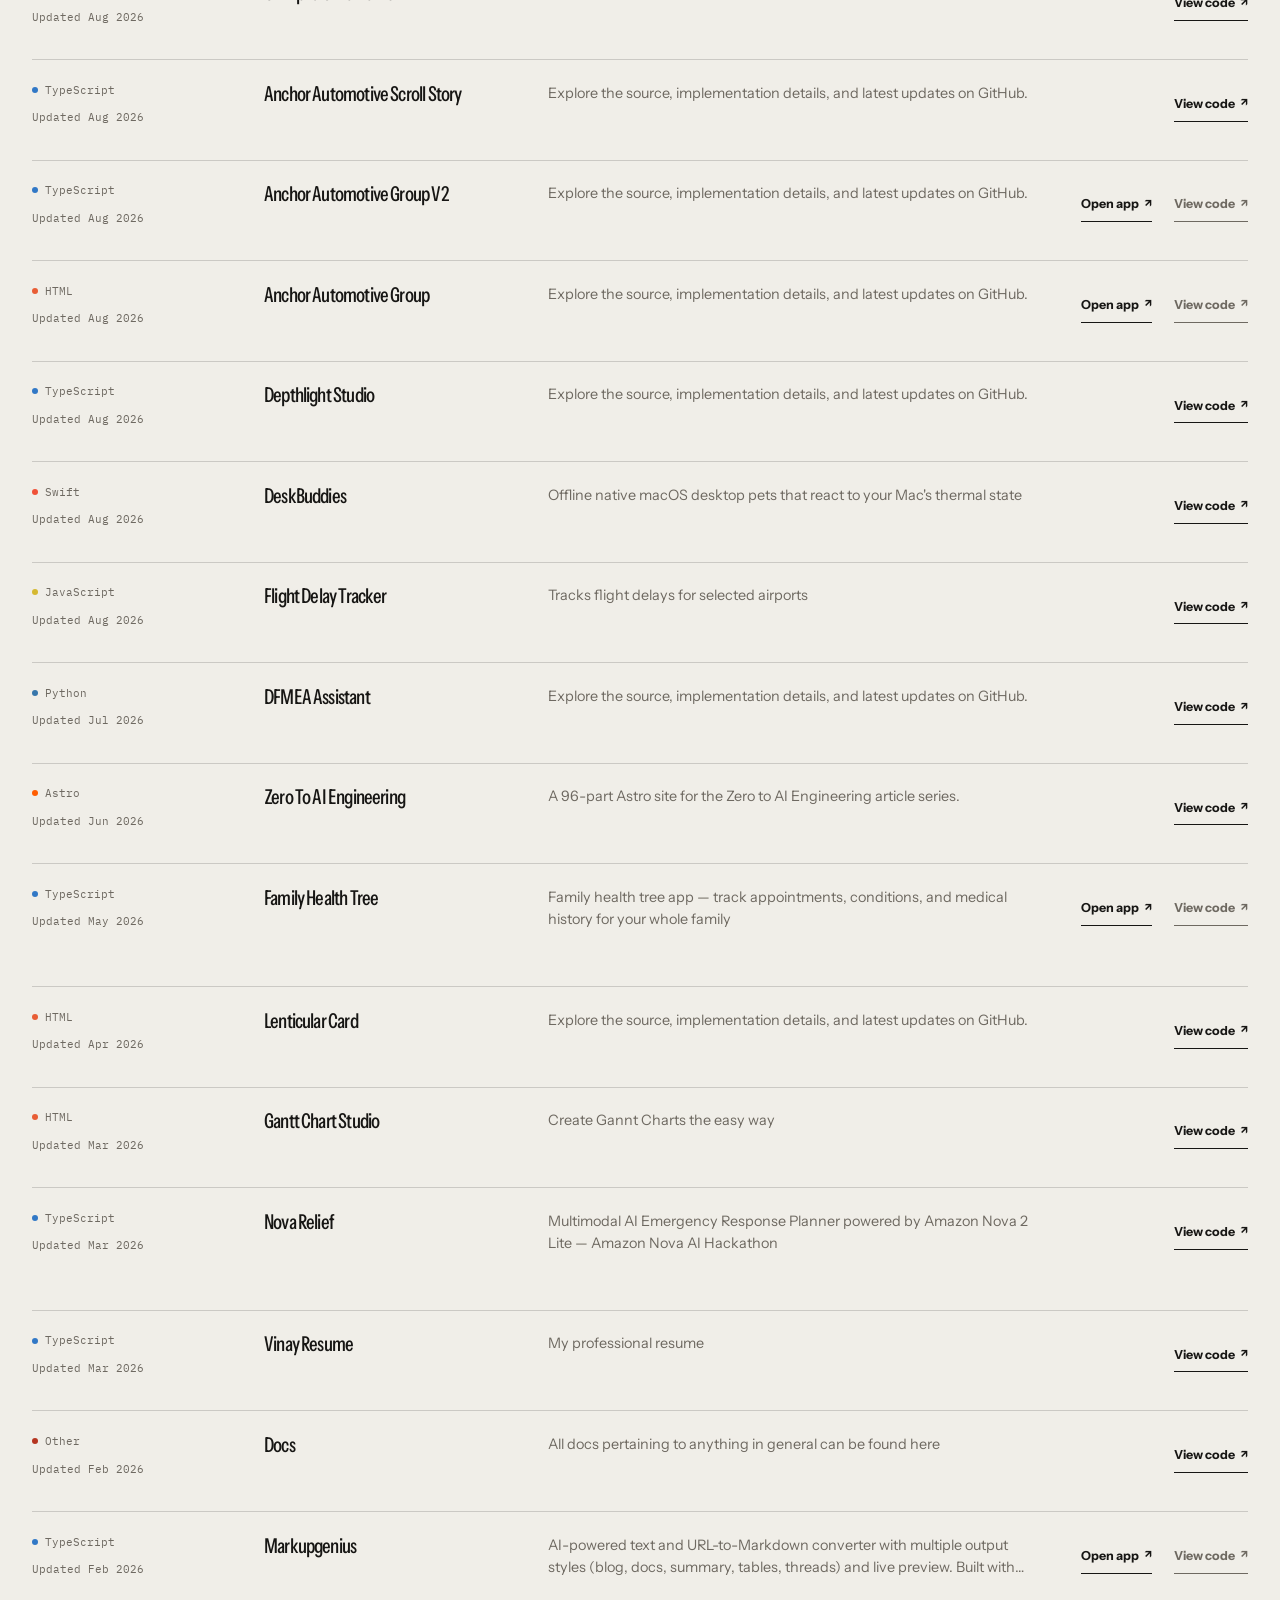
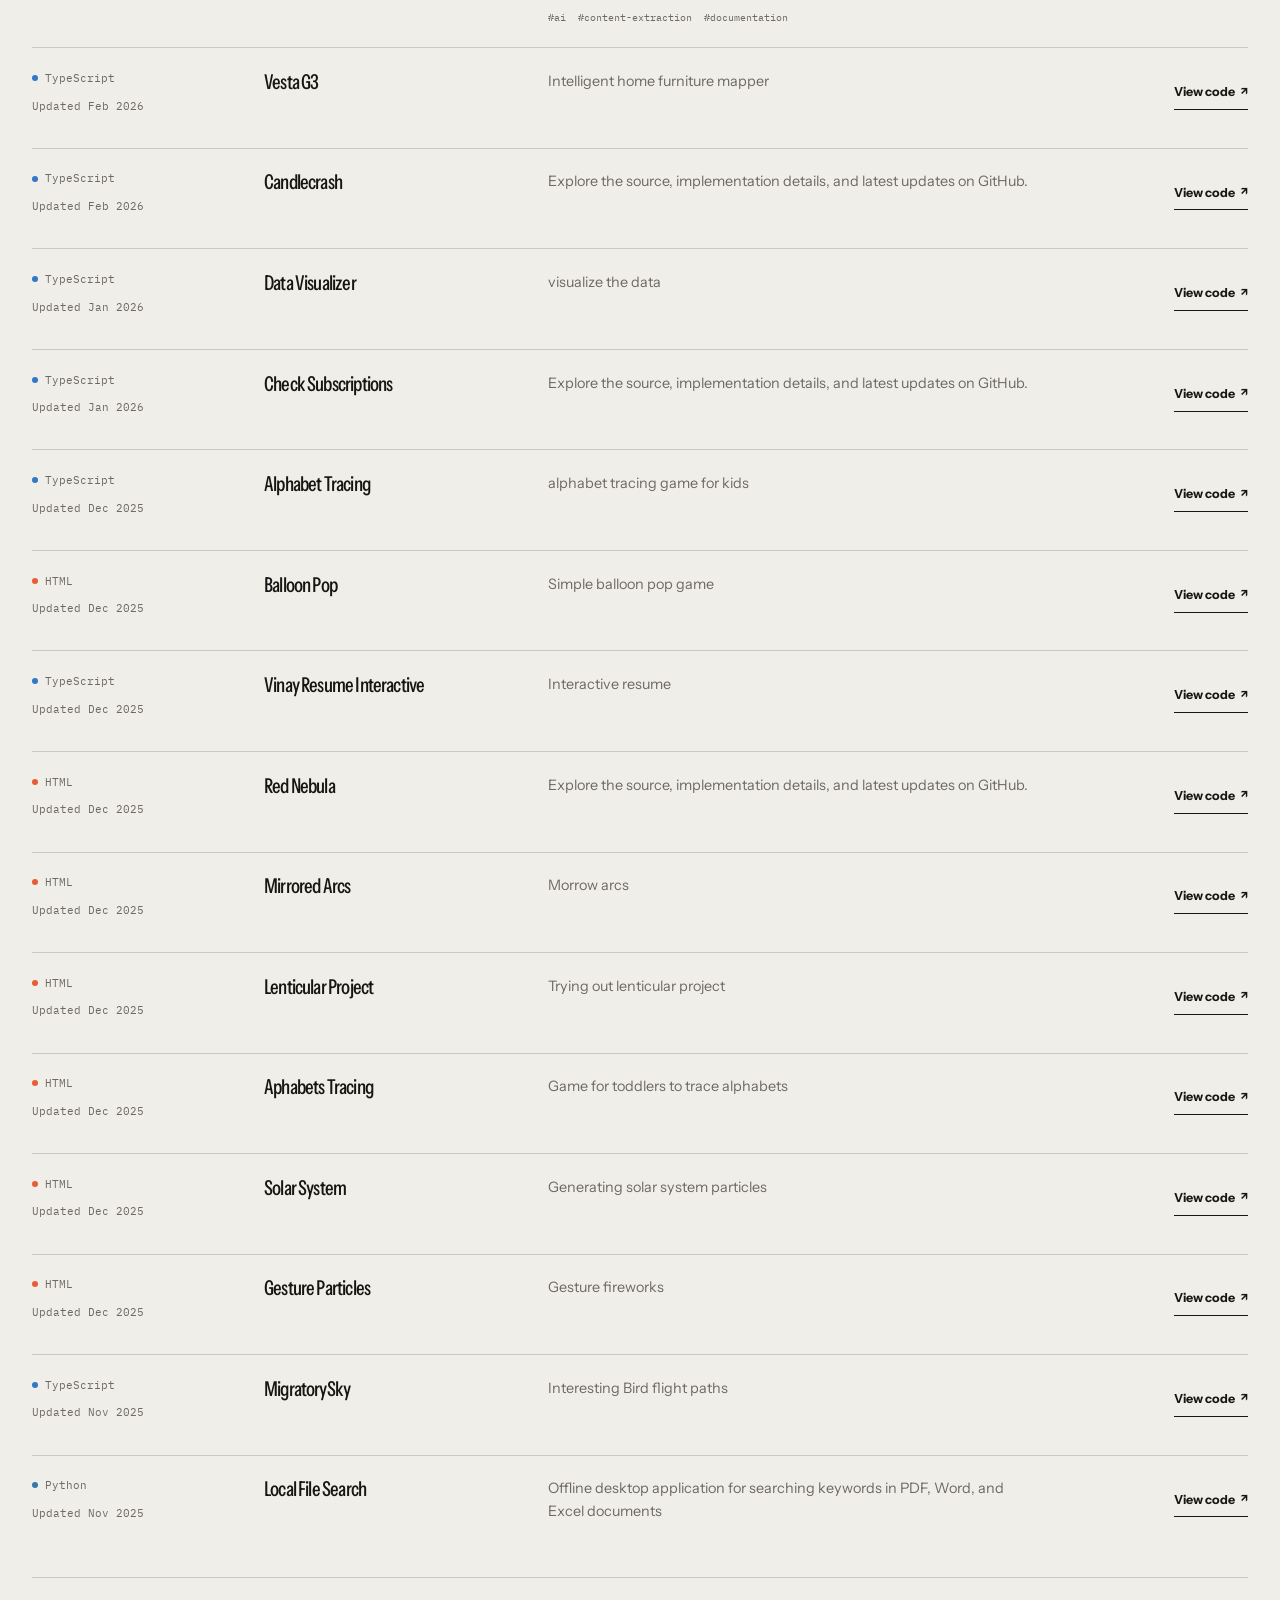
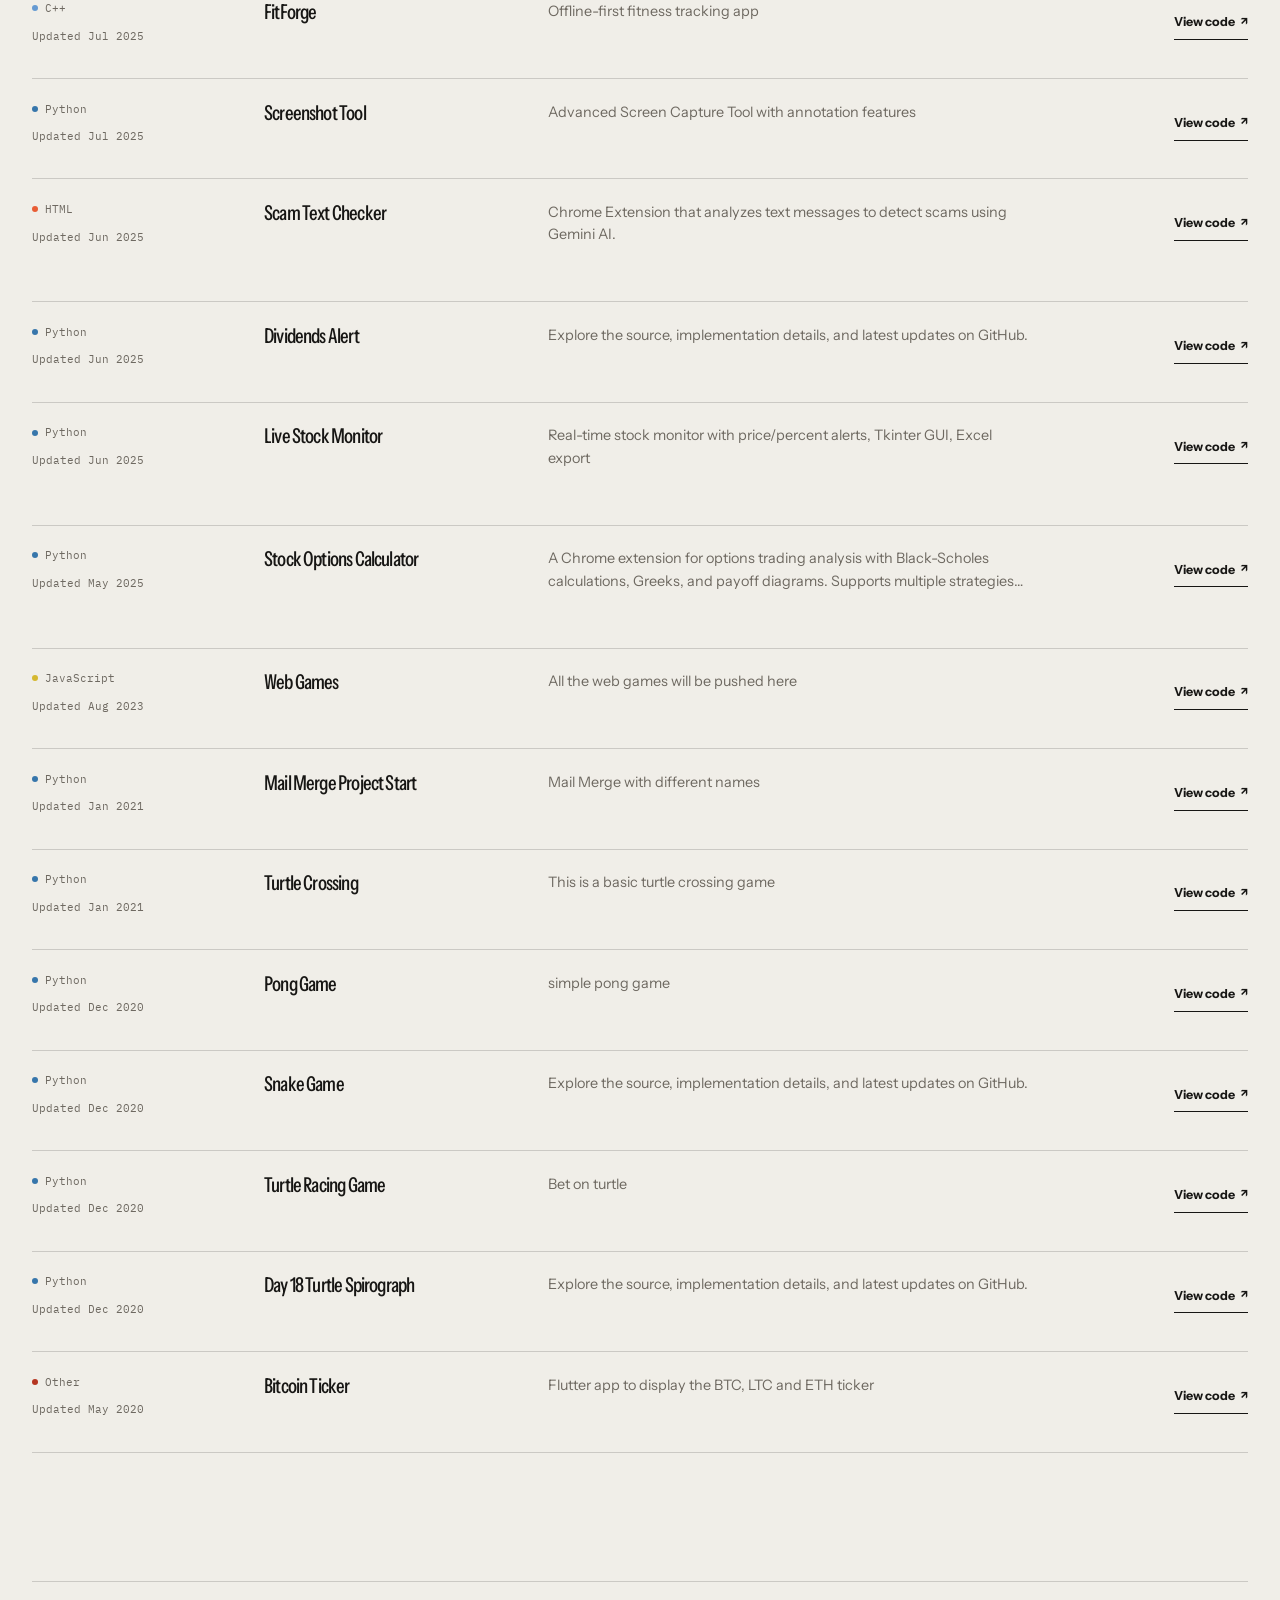
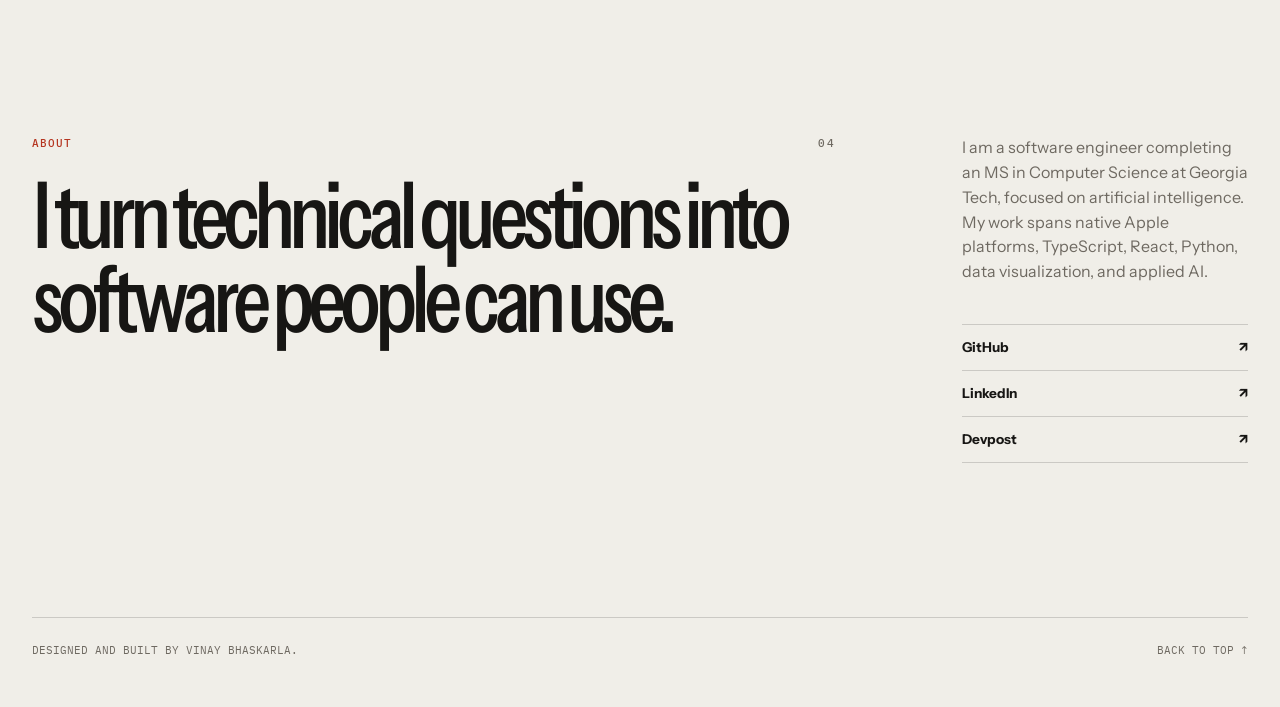
==== commit fb4ac601: "Redesign portfolio with product-first editorial system" ====
--- a/index.html
+++ b/index.html
@@ -3,29 +3,31 @@
 <head>
     <meta charset="utf-8">
     <meta name="viewport" content="width=device-width, initial-scale=1">
-    <meta name="description" content="Apps, experiments, and open-source projects by software engineer Vinay Anand Bhaskarla.">
-    <meta name="theme-color" content="#0b1020" media="(prefers-color-scheme: dark)">
-    <meta name="theme-color" content="#f5f7fb" media="(prefers-color-scheme: light)">
+    <meta name="description" content="Released apps, AI products, and open-source software by Vinay Anand Bhaskarla.">
+    <meta name="theme-color" content="#11100f" media="(prefers-color-scheme: dark)">
+    <meta name="theme-color" content="#f0eee8" media="(prefers-color-scheme: light)">
     <meta property="og:type" content="website">
-    <meta property="og:title" content="Vinay Bhaskarla | Software maker">
-    <meta property="og:description" content="A growing collection of useful software, playful experiments, and open-source projects.">
+    <meta property="og:title" content="Vinay Bhaskarla | Software and AI engineer">
+    <meta property="og:description" content="Software that leaves the prototype stage. Native apps, AI products, and open-source tools.">
     <meta property="og:url" content="https://vinayanand3.github.io/">
     <meta property="og:image" content="https://vinayanand3.github.io/og.png">
     <meta property="og:image:width" content="1200">
     <meta property="og:image:height" content="630">
-    <meta property="og:image:alt" content="Useful software, built with curiosity. Vinay Bhaskarla.">
+    <meta property="og:image:alt" content="Software that leaves the prototype stage. Vinay Bhaskarla.">
     <meta name="twitter:card" content="summary_large_image">
-    <meta name="twitter:title" content="Vinay Bhaskarla | Software maker">
-    <meta name="twitter:description" content="A growing collection of useful software, playful experiments, and open-source projects.">
+    <meta name="twitter:title" content="Vinay Bhaskarla | Software and AI engineer">
+    <meta name="twitter:description" content="Software that leaves the prototype stage. Native apps, AI products, and open-source tools.">
     <meta name="twitter:image" content="https://vinayanand3.github.io/og.png">
-    <meta name="twitter:image:alt" content="Useful software, built with curiosity. Vinay Bhaskarla.">
-    <title>Vinay Bhaskarla | Software maker</title>
+    <meta name="twitter:image:alt" content="Software that leaves the prototype stage. Vinay Bhaskarla.">
+    <title>Vinay Bhaskarla | Software and AI engineer</title>
     <link rel="icon" href="/favicon.svg" type="image/svg+xml">
     <link rel="preconnect" href="https://fonts.googleapis.com">
     <link rel="preconnect" href="https://fonts.gstatic.com" crossorigin>
-    <link href="https://fonts.googleapis.com/css2?family=DM+Sans:wght@400;500;600;700&amp;family=Manrope:wght@600;700;800&amp;display=swap" rel="stylesheet">
+    <link href="https://fonts.googleapis.com/css2?family=IBM+Plex+Mono:wght@400;500&amp;family=Instrument+Sans:wdth,wght@75..100,400..700&amp;display=swap" rel="stylesheet">
     <link rel="stylesheet" href="/portfolio.css">
+    <link rel="stylesheet" href="/gold.css">
     <script src="/portfolio.js" defer></script>
+    <script src="/motion.js" defer></script>
 </head>
 <body>
     <a class="skip-link" href="#main-content">Skip to content</a>
@@ -44,36 +46,35 @@
     </header>
 
     <main id="main-content">
-        <section class="hero" aria-labelledby="hero-title">
+        <section class="hero" aria-labelledby="hero-title" data-reveal>
             <div class="hero-copy">
-                <p class="eyebrow"><span class="status-dot" aria-hidden="true"></span> Software engineer and product builder</p>
-                <h1 id="hero-title">Useful software,<br><span>built with curiosity.</span></h1>
-                <p class="hero-intro">I build interactive web apps, native Mac tools, and AI-driven products focused on usability, visualization, and real-world problems.</p>
+                <p class="eyebrow">Vinay Bhaskarla <span aria-hidden="true">&#183;</span> Software and AI engineer</p>
+                <h1 id="hero-title">Software that leaves the <span>prototype stage.</span></h1>
+                <p class="hero-intro">I design and ship native Apple apps, AI products, and open-source tools that turn ambitious ideas into useful software.</p>
                 <div class="hero-actions">
-                    <a class="button button-primary" href="#projects">Explore projects <span aria-hidden="true">&#8595;</span></a>
-                    <a class="button button-secondary" href="https://www.linkedin.com/in/vinayanand2" target="_blank" rel="noreferrer">Connect on LinkedIn <span aria-hidden="true">&#8599;</span></a>
+                    <a class="button button-primary" href="#featured">See the apps <span aria-hidden="true">&#8595;</span></a>
+                    <a class="button button-secondary" href="#projects">Browse open source <span aria-hidden="true">&#8595;</span></a>
                 </div>
             </div>
             <aside class="hero-panel" aria-label="Portfolio overview">
-                <div class="signal" aria-hidden="true"><span></span><span></span><span></span><span></span><span></span><span></span></div>
-                <p class="panel-label">Current focus</p>
-                <p class="panel-value">Making complex tools feel simple.</p>
+                <p class="panel-label">Released software</p>
+                <p class="panel-value">Products people can download and code people can inspect.</p>
                 <dl class="hero-stats">
-                    <div><dt>Original projects</dt><dd id="project-stat">47</dd></div>
-                    <div><dt>Core languages</dt><dd id="language-stat">8</dd></div>
-                    <div><dt>Based in</dt><dd>Atlanta</dd></div>
+                    <div><dt>Public projects</dt><dd id="project-stat">48</dd></div>
+                    <div><dt>Languages</dt><dd id="language-stat">8</dd></div>
+                    <div><dt>App Store releases</dt><dd>04</dd></div>
                 </dl>
             </aside>
         </section>
 
-        <section class="section" id="featured" aria-labelledby="featured-title">
+        <section class="section" id="featured" aria-labelledby="featured-title" data-reveal>
             <div class="section-heading">
-                <div><p class="eyebrow">Featured apps</p><h2 id="featured-title">Apps for Mac and iPhone.</h2></div>
-                <p>Focused products that turn thoughtful ideas into useful, memorable experiences.</p>
+                <div><p class="eyebrow">Released software <span>01</span></p><h2 id="featured-title">Four products.<br>Available now.</h2></div>
+                <p>Native utilities and voice experiences built all the way through to release.</p>
             </div>
             <div class="product-grid">
                 <article class="product-card product-card-shade">
-                    <div class="product-visual" aria-hidden="true"><span class="product-index">01</span><span class="visual-word">SHADE</span></div>
+                    <div class="product-visual" aria-hidden="true"><span class="product-index">01 / macOS</span><img class="product-screen" src="/assets/apps/shadedrop-screen.webp" alt="" width="800" height="500" loading="lazy" decoding="async"><img class="product-icon" src="/assets/apps/shadedrop-icon.webp" alt="" width="512" height="512" loading="lazy" decoding="async"><span class="visual-word">SHADE</span></div>
                     <div class="product-body">
                         <p class="card-kicker">macOS privacy utility</p><h3>ShadeDrop</h3>
                         <p>Pull a cord and a beautifully rendered privacy curtain falls across every connected display.</p>
@@ -84,7 +85,7 @@
                     </div>
                 </article>
                 <article class="product-card product-card-curtain">
-                    <div class="product-visual" aria-hidden="true"><span class="product-index">02</span><span class="visual-word">MARK</span></div>
+                    <div class="product-visual" aria-hidden="true"><span class="product-index">02 / macOS</span><img class="product-screen" src="/assets/apps/curtainshot-screen.webp" alt="" width="800" height="500" loading="lazy" decoding="async"><img class="product-icon" src="/assets/apps/curtainshot-icon.webp" alt="" width="512" height="512" loading="lazy" decoding="async"><span class="visual-word">MARK</span></div>
                     <div class="product-body">
                         <p class="card-kicker">macOS capture utility</p><h3>CurtainShot</h3>
                         <p>Capture your screen, mark it up on a pull-down curtain, then lift the curtain to save.</p>
@@ -95,7 +96,7 @@
                     </div>
                 </article>
                 <article class="product-card product-card-vaani">
-                    <div class="product-visual" aria-hidden="true"><span class="product-index">03</span><span class="visual-word">VAANI</span></div>
+                    <div class="product-visual product-visual-phone" aria-hidden="true"><span class="product-index">03 / iPhone</span><img class="product-screen" src="/assets/apps/ramayana-vaani-screen.webp" alt="" width="222" height="480" loading="lazy" decoding="async"><img class="product-icon" src="/assets/apps/ramayana-vaani-icon.webp" alt="" width="512" height="512" loading="lazy" decoding="async"><span class="visual-word">VAANI</span></div>
                     <div class="product-body">
                         <p class="card-kicker">18+ iPhone storytelling app</p><h3>Ramayana Vaani</h3>
                         <p>Have short, source-aware AI voice conversations inspired by characters and stories from the Ramayana.</p>
@@ -105,7 +106,7 @@
                     </div>
                 </article>
                 <article class="product-card product-card-hero">
-                    <div class="product-visual" aria-hidden="true"><span class="product-index">04</span><span class="visual-word">HERO</span></div>
+                    <div class="product-visual product-visual-phone" aria-hidden="true"><span class="product-index">04 / iPhone</span><img class="product-screen" src="/assets/apps/call-a-hero-screen.webp" alt="" width="221" height="480" loading="lazy" decoding="async"><img class="product-icon" src="/assets/apps/call-a-hero-icon.webp" alt="" width="512" height="512" loading="lazy" decoding="async"><span class="visual-word">HERO</span></div>
                     <div class="product-body">
                         <p class="card-kicker">18+ iPhone voice app</p><h3>Call a Hero</h3>
                         <p>Talk with original fictional heroes through live AI voice, create custom heroes, and keep transcripts locally.</p>
@@ -117,17 +118,17 @@
             </div>
         </section>
 
-        <section class="section latest-section" aria-labelledby="latest-title">
+        <section class="section latest-section" aria-labelledby="latest-title" data-reveal>
             <div class="section-heading compact">
-                <div><p class="eyebrow">Fresh from GitHub</p><h2 id="latest-title">Latest builds.</h2></div>
-                <p>My six most recently pushed original projects.</p>
+                <div><p class="eyebrow">Recent activity <span>02</span></p><h2 id="latest-title">Latest builds.</h2></div>
+                <p>The six most recently pushed original projects, refreshed automatically from GitHub.</p>
             </div>
             <div class="project-grid project-grid-featured" id="latest-projects" aria-live="polite"><p class="loading-state">Loading the latest projects...</p></div>
         </section>
 
-        <section class="section catalog-section" id="projects" aria-labelledby="projects-title">
+        <section class="section catalog-section" id="projects" aria-labelledby="projects-title" data-reveal>
             <div class="section-heading">
-                <div><p class="eyebrow">Open-source catalog</p><h2 id="projects-title">Explore every project.</h2></div>
+                <div><p class="eyebrow">Open-source index <span>03</span></p><h2 id="projects-title">Every public project.</h2></div>
                 <p>Search the complete collection or filter it by language and live availability.</p>
             </div>
             <div class="project-controls" aria-label="Project filters">
@@ -146,10 +147,10 @@
             <div class="project-grid" id="project-grid" aria-live="polite"></div>
         </section>
 
-        <section class="about-section" id="about" aria-labelledby="about-title">
-            <div><p class="eyebrow">About</p><h2 id="about-title">Software is how I turn questions into things people can use.</h2></div>
+        <section class="about-section" id="about" aria-labelledby="about-title" data-reveal>
+            <div><p class="eyebrow">About <span>04</span></p><h2 id="about-title">I turn technical questions into software people can use.</h2></div>
             <div class="about-copy">
-                <p>I am a software engineer completing an MS in Computer Science with a focus on artificial intelligence at Georgia Tech. My work spans TypeScript, React, Python, data visualization, applied AI, and native macOS development.</p>
+                <p>I am a software engineer completing an MS in Computer Science at Georgia Tech, focused on artificial intelligence. My work spans native Apple platforms, TypeScript, React, Python, data visualization, and applied AI.</p>
                 <div class="about-links">
                     <a href="https://github.com/vinayanand3" target="_blank" rel="noreferrer">GitHub <span aria-hidden="true">&#8599;</span></a>
                     <a href="https://www.linkedin.com/in/vinayanand2" target="_blank" rel="noreferrer">LinkedIn <span aria-hidden="true">&#8599;</span></a>
--- a/gold.css
+++ b/gold.css
@@ -0,0 +1,1077 @@
+/* VibeCurb visual surgery layer. portfolio.css remains the rollback baseline. */
+:root {
+    --bg: #f0eee8;
+    --bg-elevated: #f0eee8;
+    --surface: #f0eee8;
+    --surface-soft: #e2ded5;
+    --text: #171614;
+    --text-soft: #6e6961;
+    --line: rgba(23, 22, 20, 0.17);
+    --line-strong: rgba(23, 22, 20, 0.42);
+    --accent: #b53520;
+    --accent-bright: #e15438;
+    --accent-soft: #ead5cd;
+    --shadow: none;
+    --radius-lg: 4px;
+    --radius-md: 3px;
+    --max-width: 1360px;
+    --ease-out: cubic-bezier(0.16, 1, 0.3, 1);
+}
+
+@media (prefers-color-scheme: dark) {
+    :root {
+        --bg: #11100f;
+        --bg-elevated: #11100f;
+        --surface: #11100f;
+        --surface-soft: #201e1b;
+        --text: #f2eee6;
+        --text-soft: #aaa49a;
+        --line: rgba(242, 238, 230, 0.16);
+        --line-strong: rgba(242, 238, 230, 0.42);
+        --accent: #ff7558;
+        --accent-bright: #ff876d;
+        --accent-soft: #3c211a;
+    }
+}
+
+html {
+    scroll-padding-top: 76px;
+}
+
+body {
+    position: relative;
+    overflow-x: hidden;
+    background: var(--bg);
+    font-family: "Instrument Sans", -apple-system, BlinkMacSystemFont, "Segoe UI", sans-serif;
+    font-size: 17px;
+    line-height: 1.55;
+}
+
+body::after {
+    content: "";
+    position: fixed;
+    inset: 0;
+    z-index: 100;
+    pointer-events: none;
+    opacity: 0.025;
+    background-image: url("data:image/svg+xml,%3Csvg viewBox='0 0 160 160' xmlns='http://www.w3.org/2000/svg'%3E%3Cfilter id='n'%3E%3CfeTurbulence type='fractalNoise' baseFrequency='.92' numOctaves='2' stitchTiles='stitch'/%3E%3C/filter%3E%3Crect width='100%25' height='100%25' filter='url(%23n)' opacity='.7'/%3E%3C/svg%3E");
+}
+
+h1,
+h2,
+h3 {
+    font-family: "Instrument Sans", -apple-system, BlinkMacSystemFont, sans-serif;
+    font-stretch: condensed;
+    letter-spacing: -0.065em;
+}
+
+.eyebrow,
+.card-kicker,
+.panel-label,
+.project-card-top,
+.results-bar,
+.product-index {
+    font-family: "IBM Plex Mono", ui-monospace, SFMono-Regular, Menlo, monospace;
+}
+
+:focus-visible {
+    outline: 2px solid var(--accent);
+    outline-offset: 5px;
+}
+
+.skip-link {
+    border: 1px solid var(--text);
+    border-radius: 0;
+}
+
+.site-header,
+main,
+.site-footer {
+    width: min(calc(100% - 4rem), var(--max-width));
+}
+
+.site-header {
+    top: 0;
+    min-height: 74px;
+    margin-top: 0;
+    padding: 0;
+    border: 0;
+    border-bottom: 1px solid var(--line);
+    border-radius: 0;
+    background: color-mix(in srgb, var(--bg) 94%, transparent);
+    box-shadow: none;
+    backdrop-filter: blur(10px);
+}
+
+.wordmark {
+    gap: 0.8rem;
+    font-size: 0.94rem;
+    font-weight: 600;
+}
+
+.wordmark-mark {
+    width: 36px;
+    height: 36px;
+    border: 1px solid var(--line-strong);
+    border-radius: 0;
+    background: transparent;
+    color: var(--text);
+    font-family: "IBM Plex Mono", ui-monospace, monospace;
+    font-size: 0.7rem;
+    font-weight: 500;
+}
+
+.site-nav {
+    gap: 1.6rem;
+}
+
+.site-nav a,
+.header-link {
+    position: relative;
+    display: inline-flex;
+    align-items: center;
+    min-height: 44px;
+    padding: 0.7rem 0;
+    border-radius: 0;
+    color: var(--text-soft);
+    font-size: 0.8rem;
+    font-weight: 500;
+    letter-spacing: 0.04em;
+    text-transform: uppercase;
+    transition: color 180ms ease;
+}
+
+.site-nav a::after,
+.header-link::after {
+    content: "";
+    position: absolute;
+    right: 0;
+    bottom: 0.45rem;
+    left: 0;
+    height: 1px;
+    background: currentColor;
+    transform: scaleX(0);
+    transform-origin: right;
+    transition: transform 220ms var(--ease-out);
+}
+
+.site-nav a:hover,
+.header-link:hover {
+    background: transparent;
+    color: var(--text);
+}
+
+.site-nav a:hover::after,
+.header-link:hover::after {
+    transform: scaleX(1);
+    transform-origin: left;
+}
+
+.hero {
+    grid-template-columns: repeat(12, minmax(0, 1fr));
+    gap: 1.5rem;
+    align-items: end;
+    min-height: calc(100svh - 74px);
+    padding: clamp(7rem, 12vw, 11rem) 0 3rem;
+}
+
+.hero-copy {
+    grid-column: 1 / span 9;
+}
+
+.eyebrow {
+    margin-bottom: 1.35rem;
+    color: var(--accent);
+    font-size: 0.7rem;
+    font-weight: 500;
+    letter-spacing: 0.1em;
+}
+
+.eyebrow > span {
+    float: right;
+    color: var(--text-soft);
+}
+
+.hero h1 {
+    max-width: none;
+    margin-bottom: 2rem;
+    font-size: clamp(4.5rem, 10vw, 9.25rem);
+    font-weight: 570;
+    line-height: 0.83;
+}
+
+.hero h1 span {
+    display: block;
+    color: var(--text);
+    font-style: italic;
+    font-weight: 430;
+}
+
+.hero-intro {
+    max-width: 610px;
+    margin-left: 25%;
+    color: var(--text-soft);
+    font-size: clamp(1.08rem, 1.45vw, 1.32rem);
+    line-height: 1.48;
+}
+
+.hero-actions {
+    gap: 0;
+    margin-top: 2.25rem;
+    margin-left: 25%;
+}
+
+.button {
+    position: relative;
+    min-height: 49px;
+    padding: 0.7rem 1rem;
+    border: 0;
+    border-bottom: 1px solid var(--line-strong);
+    border-radius: 0;
+    font-size: 0.88rem;
+    font-weight: 600;
+    transition: color 180ms ease, background 180ms ease;
+}
+
+.button:hover {
+    transform: none;
+}
+
+.button-primary {
+    background: var(--text);
+    color: var(--bg);
+}
+
+.button-primary:hover {
+    background: var(--accent);
+}
+
+.button-secondary {
+    background: transparent;
+}
+
+.button-secondary:hover {
+    color: var(--accent);
+}
+
+.hero-panel {
+    grid-column: 10 / -1;
+    padding: 0 0 0 1.5rem;
+    border: 0;
+    border-left: 1px solid var(--line);
+    border-radius: 0;
+    background: transparent;
+    box-shadow: none;
+}
+
+.signal {
+    display: none;
+}
+
+.panel-label {
+    margin-bottom: 0.8rem;
+    color: var(--accent);
+    font-size: 0.68rem;
+    font-weight: 500;
+}
+
+.panel-value {
+    margin-bottom: 3rem;
+    font-family: "Instrument Sans", sans-serif;
+    font-size: 1.2rem;
+    font-weight: 450;
+    line-height: 1.35;
+}
+
+.hero-stats {
+    grid-template-columns: 1fr;
+    gap: 0;
+}
+
+.hero-stats div {
+    display: grid;
+    grid-template-columns: 1fr auto;
+    align-items: baseline;
+    padding: 0.8rem 0;
+}
+
+.hero-stats dt {
+    font-family: "IBM Plex Mono", ui-monospace, monospace;
+    font-size: 0.65rem;
+    letter-spacing: 0.02em;
+    text-transform: uppercase;
+}
+
+.hero-stats dd {
+    font-family: "Instrument Sans", sans-serif;
+    font-size: 1.1rem;
+    font-weight: 550;
+}
+
+.section {
+    padding: clamp(6rem, 10vw, 10rem) 0;
+}
+
+.section-heading {
+    grid-template-columns: repeat(12, minmax(0, 1fr));
+    gap: 1.5rem;
+    align-items: end;
+    margin-bottom: clamp(3.5rem, 7vw, 7rem);
+}
+
+.section-heading > div {
+    grid-column: 1 / span 8;
+}
+
+.section-heading > p {
+    grid-column: 10 / -1;
+    max-width: 31ch;
+    font-size: 1rem;
+}
+
+.section-heading h2,
+.about-section h2 {
+    font-size: clamp(3.2rem, 7.2vw, 7rem);
+    font-weight: 520;
+    line-height: 0.91;
+}
+
+.product-grid {
+    display: block;
+}
+
+.product-card {
+    display: grid;
+    grid-template-columns: repeat(12, minmax(0, 1fr));
+    gap: 1.5rem;
+    align-items: center;
+    min-height: 660px;
+    padding: clamp(3rem, 6vw, 6rem) 0;
+    overflow: visible;
+    border: 0;
+    border-top: 1px solid var(--line);
+    border-radius: 0;
+    background: transparent;
+    transition: none;
+}
+
+.product-card:last-child {
+    border-bottom: 1px solid var(--line);
+}
+
+.product-card:hover {
+    transform: none;
+    box-shadow: none;
+}
+
+.product-visual {
+    grid-column: 1 / span 7;
+    display: block;
+    min-height: 520px;
+    padding: 0;
+    border-radius: 2px;
+    background: #292c2b !important;
+    color: #f4f1e8;
+}
+
+.product-card:nth-child(even) .product-visual {
+    grid-column: 6 / -1;
+    order: 2;
+}
+
+.product-visual::before {
+    inset: 1rem;
+    z-index: 2;
+    border: 1px solid rgba(255, 255, 255, 0.32);
+    border-radius: 0;
+    pointer-events: none;
+}
+
+.product-card-shade .product-visual {
+    background: #193533 !important;
+}
+
+.product-card-curtain .product-visual {
+    background: #572d2e !important;
+}
+
+.product-card-vaani .product-visual {
+    background: #aa7048 !important;
+}
+
+.product-card-hero .product-visual {
+    background: #213d50 !important;
+}
+
+.product-index {
+    top: 1.65rem;
+    left: 1.65rem;
+    z-index: 4;
+    color: rgba(255, 255, 255, 0.82);
+    font-size: 0.68rem;
+    font-weight: 500;
+    letter-spacing: 0.06em;
+    text-transform: uppercase;
+}
+
+.product-screen {
+    position: absolute;
+    inset: 11% 7% 9%;
+    width: 86%;
+    height: 80%;
+    object-fit: contain;
+    filter: saturate(0.86) contrast(1.03);
+    transition: transform 850ms var(--ease-out), filter 850ms var(--ease-out);
+}
+
+.product-visual-phone .product-screen {
+    inset: 6% 12% 5% 42%;
+    width: 46%;
+    height: 89%;
+}
+
+.product-icon {
+    position: absolute;
+    right: 1.6rem;
+    bottom: 1.6rem;
+    z-index: 3;
+    width: 92px;
+    height: 92px;
+    border: 1px solid rgba(255, 255, 255, 0.55);
+    border-radius: 20%;
+    box-shadow: 0 16px 38px rgba(0, 0, 0, 0.28);
+}
+
+.product-visual-phone .product-icon {
+    right: auto;
+    bottom: 2.2rem;
+    left: 2.2rem;
+    width: 112px;
+    height: 112px;
+}
+
+.visual-word {
+    position: absolute;
+    bottom: 0.85rem;
+    left: 1.6rem;
+    z-index: 1;
+    font-family: "Instrument Sans", sans-serif;
+    font-size: clamp(4rem, 9vw, 8rem);
+    font-weight: 600;
+    letter-spacing: -0.08em;
+    opacity: 0.13;
+}
+
+.product-card:hover .product-screen {
+    filter: saturate(1) contrast(1.03);
+    transform: scale(1.015);
+}
+
+.product-body {
+    grid-column: 9 / -1;
+    padding: 0;
+}
+
+.product-card:nth-child(even) .product-body {
+    grid-column: 1 / span 4;
+    grid-row: 1;
+}
+
+.card-kicker {
+    margin-bottom: 1.2rem;
+    color: var(--accent);
+    font-size: 0.68rem;
+    font-weight: 500;
+}
+
+.product-body h3 {
+    margin-bottom: 1.2rem;
+    font-size: clamp(2.75rem, 5vw, 5rem);
+    font-weight: 520;
+    line-height: 0.94;
+}
+
+.product-body > p:not(.card-kicker) {
+    min-height: 0;
+    margin-bottom: 2rem;
+    font-size: 1rem;
+}
+
+.product-actions {
+    gap: 0 1.25rem;
+}
+
+.store-link,
+.text-link {
+    min-height: 48px;
+    padding: 0.7rem 0;
+    border-radius: 0;
+    font-size: 0.88rem;
+    transition: color 180ms ease;
+}
+
+.store-link {
+    padding-inline: 1rem;
+    background: var(--text);
+    color: var(--bg);
+}
+
+.store-link:hover {
+    transform: none;
+    background: var(--accent);
+}
+
+.text-link {
+    position: relative;
+    color: var(--text);
+}
+
+.text-link::after {
+    content: "";
+    position: absolute;
+    right: 0;
+    bottom: 0.45rem;
+    left: 0;
+    height: 1px;
+    background: currentColor;
+    transform-origin: left;
+    transition: transform 220ms var(--ease-out);
+}
+
+.text-link:hover {
+    color: var(--accent);
+    text-decoration: none;
+}
+
+.text-link:hover::after {
+    transform: scaleX(0.35);
+}
+
+.latest-section {
+    padding-bottom: clamp(6rem, 10vw, 10rem);
+}
+
+.project-grid-featured {
+    grid-template-columns: repeat(2, minmax(0, 1fr));
+    gap: 0 1.5rem;
+    border-bottom: 1px solid var(--line);
+}
+
+.project-card {
+    min-height: 0;
+    padding: 1.5rem 0;
+    border: 0;
+    border-top: 1px solid var(--line);
+    border-radius: 0;
+    background: transparent;
+    transition: color 180ms ease, border-color 180ms ease;
+}
+
+.project-card:hover {
+    transform: none;
+    border-color: var(--line-strong);
+    box-shadow: none;
+}
+
+.project-card-latest {
+    min-height: 300px;
+    padding: 1.75rem 0;
+    background: transparent;
+}
+
+.project-card-top {
+    margin-bottom: 2.5rem;
+    font-size: 0.66rem;
+    font-weight: 400;
+}
+
+.project-card h3 {
+    margin-bottom: 0.75rem;
+    font-size: clamp(1.5rem, 2.4vw, 2.25rem);
+    font-weight: 520;
+}
+
+.project-description {
+    max-width: 52ch;
+    font-size: 0.9rem;
+}
+
+.language-dot {
+    width: 6px;
+    height: 6px;
+}
+
+.project-topics {
+    gap: 0.75rem;
+}
+
+.project-topics span {
+    padding: 0;
+    border-radius: 0;
+    background: transparent;
+    font-family: "IBM Plex Mono", ui-monospace, monospace;
+    font-size: 0.63rem;
+}
+
+.project-topics span::before {
+    content: "#";
+}
+
+.project-actions {
+    border-top: 0;
+}
+
+.project-action {
+    position: relative;
+    align-items: center;
+    min-height: 44px;
+    padding: 0.45rem 0;
+    border-radius: 0;
+}
+
+.project-action + .project-action {
+    margin-left: 0.9rem;
+}
+
+.project-action:hover {
+    background: transparent;
+    color: var(--accent);
+}
+
+.project-action-primary,
+.project-action-primary:hover {
+    background: transparent;
+    color: var(--text);
+}
+
+.project-action-primary::after,
+.project-action::after {
+    content: "";
+    position: absolute;
+    right: 0;
+    bottom: 0.25rem;
+    left: 0;
+    height: 1px;
+    background: currentColor;
+}
+
+.catalog-section {
+    padding-top: clamp(6rem, 10vw, 10rem);
+}
+
+.project-controls {
+    grid-template-columns: minmax(0, 1fr) auto;
+    gap: 0;
+    border-top: 1px solid var(--line);
+    border-bottom: 1px solid var(--line);
+}
+
+.search-field,
+.filter-toggle {
+    min-height: 64px;
+    border: 0;
+    border-radius: 0;
+    background: transparent;
+}
+
+.search-field {
+    padding-left: 0;
+}
+
+.search-field:focus-within {
+    border-color: transparent;
+    box-shadow: none;
+}
+
+.search-field svg {
+    width: 18px;
+}
+
+.filter-toggle {
+    border-left: 1px solid var(--line);
+}
+
+.filter-toggle[aria-pressed="true"] {
+    border-color: var(--line);
+    background: var(--text);
+    color: var(--bg);
+}
+
+.toggle-indicator {
+    border-radius: 0;
+}
+
+.language-filters {
+    gap: 1.4rem;
+    margin-top: 0;
+    padding: 1.1rem 0;
+    border-bottom: 1px solid var(--line);
+}
+
+.language-filter {
+    position: relative;
+    min-height: 44px;
+    padding: 0.6rem 0;
+    border: 0;
+    border-radius: 0;
+    background: transparent;
+    font-family: "IBM Plex Mono", ui-monospace, monospace;
+    font-size: 0.68rem;
+    font-weight: 400;
+}
+
+.language-filter:hover {
+    border-color: transparent;
+}
+
+.language-filter[aria-pressed="true"] {
+    border-color: transparent;
+    background: transparent;
+    color: var(--text);
+}
+
+.language-filter[aria-pressed="true"]::after {
+    content: "";
+    position: absolute;
+    right: 0;
+    bottom: 0;
+    left: 0;
+    height: 1px;
+    background: var(--accent);
+}
+
+.results-bar {
+    min-height: 68px;
+    margin: 0;
+    font-size: 0.7rem;
+}
+
+.clear-filters {
+    min-height: 44px;
+    padding: 0.4rem 0;
+    border: 0;
+    border-radius: 0;
+    background: transparent;
+}
+
+#project-grid {
+    display: block;
+    border-bottom: 1px solid var(--line);
+}
+
+#project-grid .project-card {
+    display: grid;
+    grid-template-columns: 1.2fr 1.5fr 2.8fr 1.1fr;
+    gap: 1.5rem;
+    align-items: start;
+    padding: 1.35rem 0;
+}
+
+#project-grid .project-card-top {
+    grid-column: 1;
+    grid-row: 1 / span 2;
+    flex-direction: column;
+    align-items: flex-start;
+    justify-content: flex-start;
+    margin: 0;
+}
+
+#project-grid .project-card h3 {
+    grid-column: 2;
+    grid-row: 1 / span 2;
+    margin: 0;
+    font-size: clamp(1.08rem, 1.6vw, 1.45rem);
+    letter-spacing: -0.04em;
+}
+
+#project-grid .project-description {
+    grid-column: 3;
+    grid-row: 1;
+    margin: 0;
+    -webkit-line-clamp: 2;
+}
+
+#project-grid .project-topics {
+    grid-column: 3;
+    grid-row: 2;
+    margin: 0.5rem 0 0;
+}
+
+#project-grid .project-actions {
+    grid-column: 4;
+    grid-row: 1 / span 2;
+    justify-content: flex-end;
+    margin: 0;
+    padding: 0;
+}
+
+.loading-state,
+.empty-state {
+    min-height: 160px;
+    padding: 2rem 0;
+    border: 0;
+    border-top: 1px solid var(--line);
+    border-radius: 0;
+    text-align: left;
+}
+
+.about-section {
+    grid-template-columns: repeat(12, minmax(0, 1fr));
+    gap: 1.5rem;
+    padding: clamp(7rem, 12vw, 12rem) 0;
+}
+
+.about-section > div:first-child {
+    grid-column: 1 / span 8;
+}
+
+.about-copy {
+    grid-column: 10 / -1;
+    align-self: end;
+    font-size: 1rem;
+}
+
+.about-links {
+    display: grid;
+    gap: 0;
+    margin-top: 2.5rem;
+    border-top: 1px solid var(--line);
+}
+
+.about-links a {
+    display: flex;
+    justify-content: space-between;
+    min-height: 46px;
+    padding: 0.75rem 0;
+    border-bottom: 1px solid var(--line);
+    font-size: 0.85rem;
+}
+
+.site-footer {
+    padding: 1.5rem 0 3rem;
+    font-family: "IBM Plex Mono", ui-monospace, monospace;
+    font-size: 0.68rem;
+    text-transform: uppercase;
+}
+
+.motion-ready [data-reveal] {
+    opacity: 0;
+    transform: translateY(32px);
+}
+
+.motion-ready [data-reveal].is-visible {
+    opacity: 1;
+    transform: translateY(0);
+    transition: opacity 800ms var(--ease-out), transform 800ms var(--ease-out);
+}
+
+@media (max-width: 1000px) {
+    .hero-copy {
+        grid-column: 1 / span 8;
+    }
+
+    .hero-panel {
+        grid-column: 9 / -1;
+    }
+
+    .product-card {
+        min-height: 560px;
+    }
+
+    .product-visual {
+        grid-column: 1 / span 7;
+        min-height: 440px;
+    }
+
+    .product-body {
+        grid-column: 9 / -1;
+    }
+
+    #project-grid .project-card {
+        grid-template-columns: 1fr 1.6fr 2.4fr;
+    }
+
+    #project-grid .project-description,
+    #project-grid .project-topics {
+        grid-column: 3;
+    }
+
+    #project-grid .project-actions {
+        grid-column: 2 / -1;
+        grid-row: 3;
+        justify-content: flex-start;
+    }
+}
+
+@media (max-width: 760px) {
+    .site-header,
+    main,
+    .site-footer {
+        width: min(calc(100% - 2rem), var(--max-width));
+    }
+
+    .site-header {
+        grid-template-columns: 1fr auto;
+    }
+
+    .hero {
+        display: block;
+        min-height: auto;
+        padding: 7rem 0 4rem;
+    }
+
+    .hero h1 {
+        font-size: clamp(4rem, 19vw, 7rem);
+    }
+
+    .hero-intro,
+    .hero-actions {
+        margin-left: 0;
+    }
+
+    .hero-panel {
+        max-width: none;
+        margin-top: 5rem;
+        padding: 1.5rem 0 0;
+        border-top: 1px solid var(--line);
+        border-left: 0;
+    }
+
+    .panel-value {
+        max-width: 28ch;
+    }
+
+    .section-heading {
+        display: block;
+    }
+
+    .section-heading > p {
+        max-width: 40ch;
+        margin-top: 1.5rem;
+    }
+
+    .product-card,
+    .product-card:nth-child(even) {
+        display: flex;
+        flex-direction: column;
+        align-items: stretch;
+        gap: 2rem;
+        min-height: 0;
+        padding: 3rem 0 4.5rem;
+    }
+
+    .product-card:nth-child(even) .product-visual {
+        order: 0;
+    }
+
+    .product-visual {
+        min-height: min(112vw, 500px);
+    }
+
+    .product-body {
+        max-width: 34rem;
+    }
+
+    .product-grid,
+    .project-grid {
+        grid-template-columns: 1fr;
+    }
+
+    .project-grid-featured {
+        display: block;
+    }
+
+    .project-card-latest {
+        min-height: 260px;
+    }
+
+    .project-controls {
+        grid-template-columns: 1fr;
+    }
+
+    .filter-toggle {
+        justify-content: flex-start;
+        border-top: 1px solid var(--line);
+        border-left: 0;
+        padding-left: 0;
+    }
+
+    #project-grid .project-card {
+        grid-template-columns: 1fr;
+        gap: 0.8rem;
+        padding: 1.5rem 0 2rem;
+    }
+
+    #project-grid .project-card-top,
+    #project-grid .project-card h3,
+    #project-grid .project-description,
+    #project-grid .project-topics,
+    #project-grid .project-actions {
+        grid-column: 1;
+        grid-row: auto;
+    }
+
+    #project-grid .project-card-top {
+        flex-direction: row;
+        justify-content: space-between;
+    }
+
+    #project-grid .project-card h3 {
+        font-size: 1.55rem;
+    }
+
+    .about-section {
+        display: block;
+    }
+
+    .about-copy {
+        max-width: 38rem;
+        margin-top: 3rem;
+    }
+}
+
+@media (max-width: 420px) {
+    .wordmark > span:last-child {
+        display: inline;
+        font-size: 0.8rem;
+    }
+
+    .header-link {
+        font-size: 0.72rem;
+    }
+
+    .hero h1 {
+        font-size: 18vw;
+    }
+
+    .hero-actions {
+        align-items: stretch;
+    }
+
+    .button {
+        width: 100%;
+    }
+
+    .product-icon {
+        width: 72px;
+        height: 72px;
+    }
+
+    .product-visual-phone .product-icon {
+        width: 88px;
+        height: 88px;
+    }
+}
+
+@media (prefers-reduced-motion: reduce) {
+    .motion-ready [data-reveal],
+    .motion-ready [data-reveal].is-visible {
+        opacity: 1;
+        transform: none;
+    }
+
+    .product-screen {
+        filter: none;
+        transform: none !important;
+    }
+}
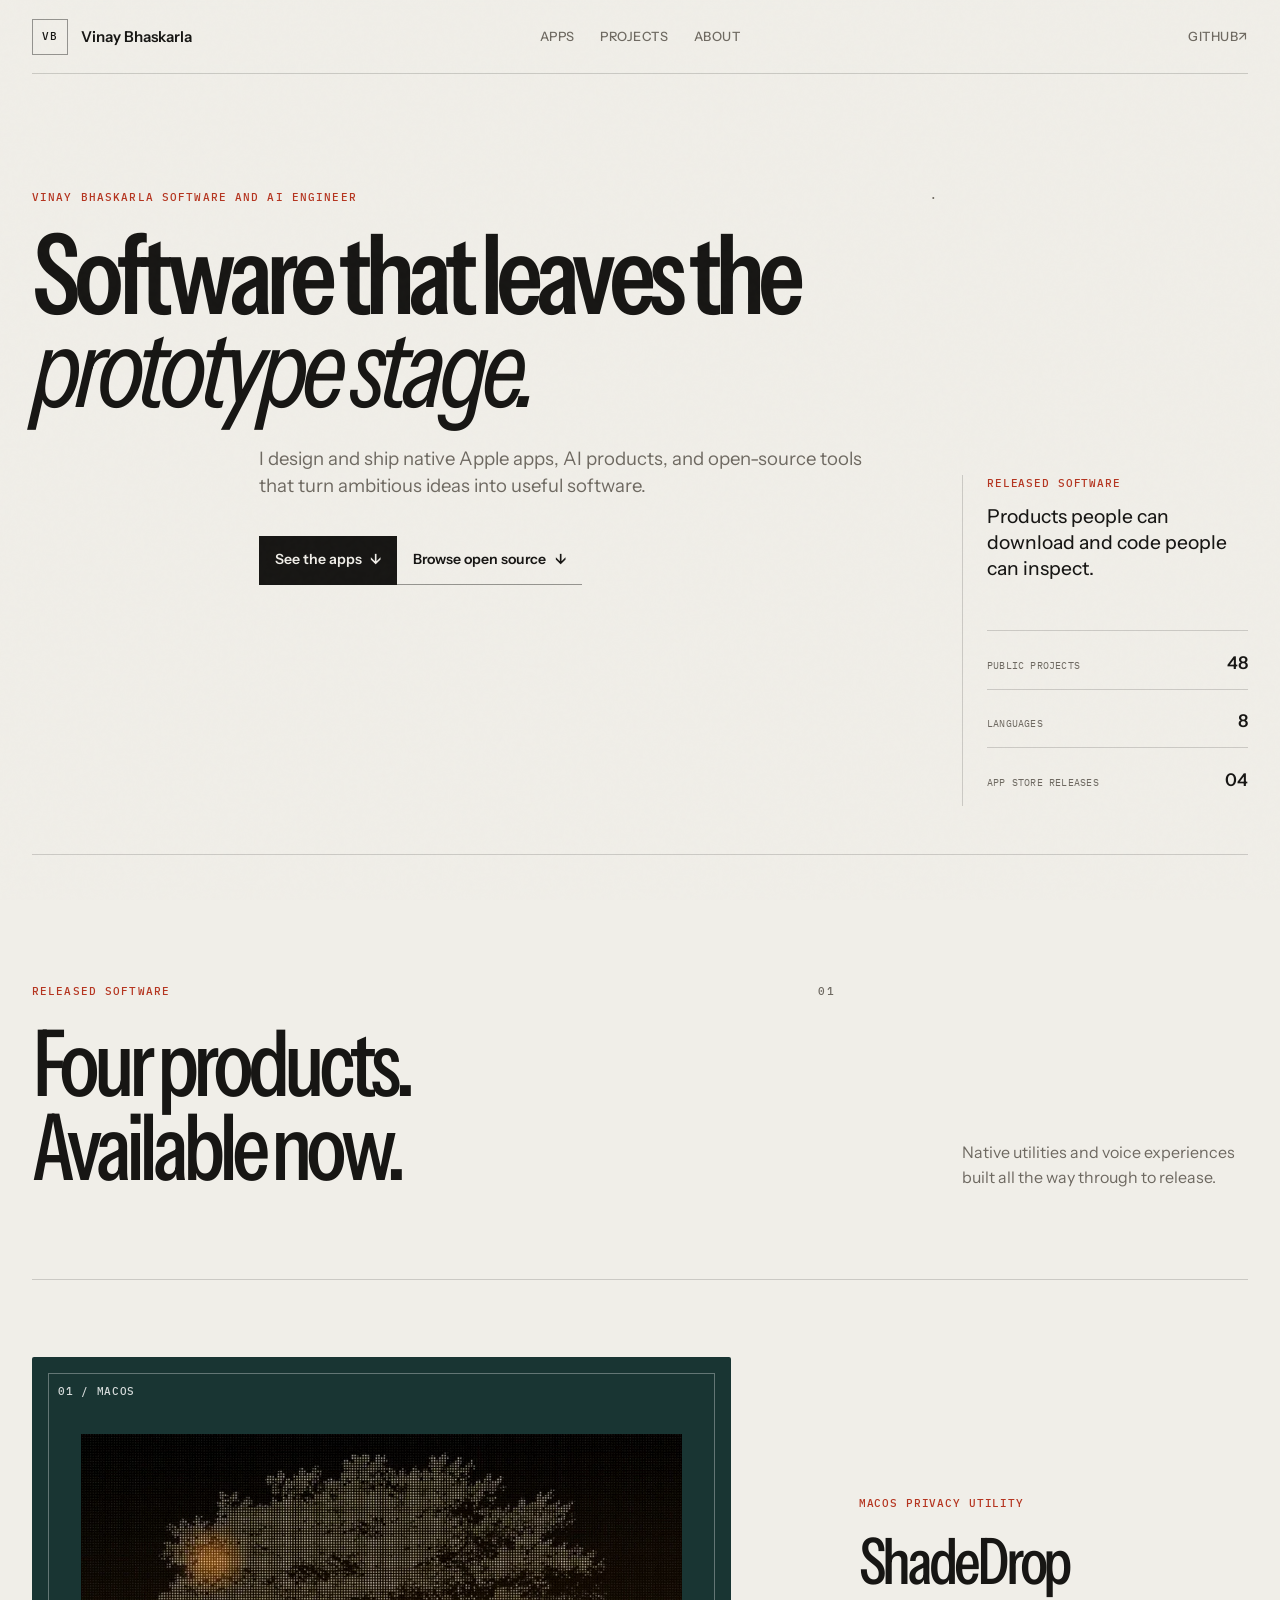
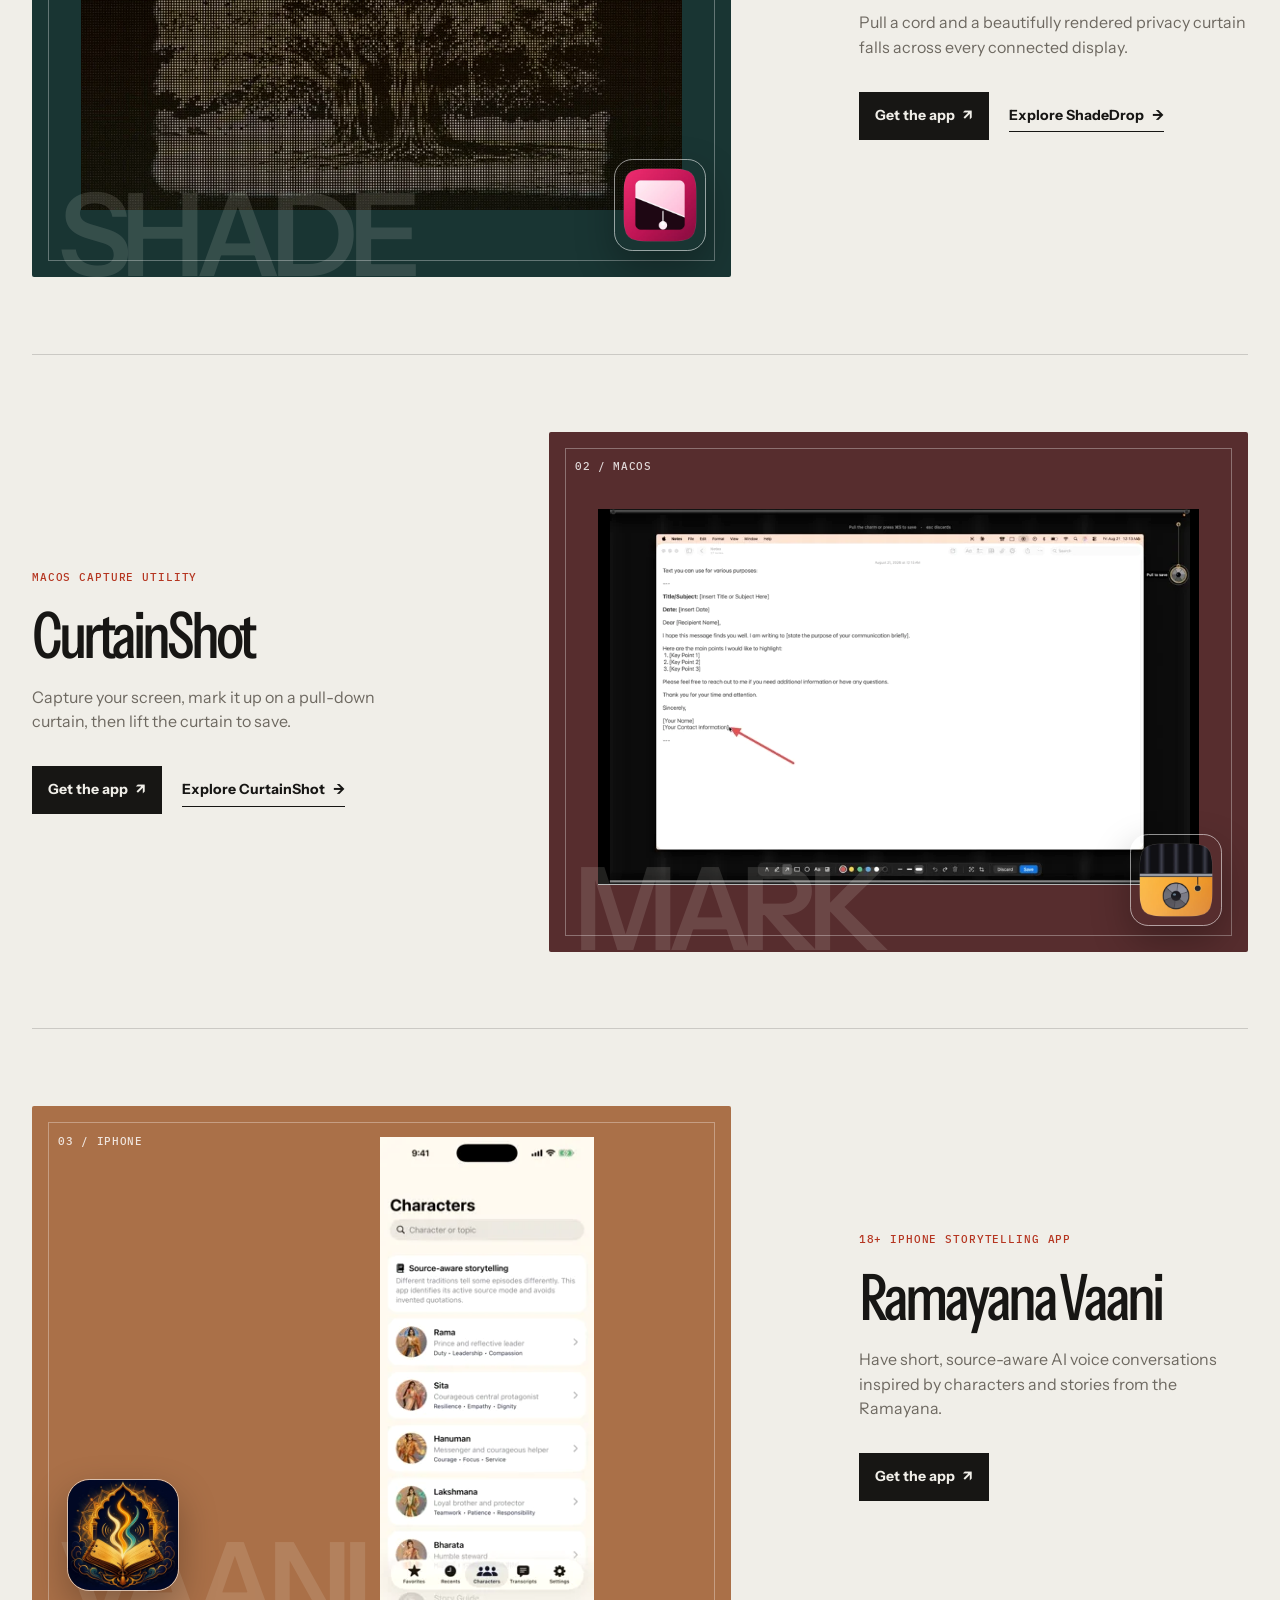
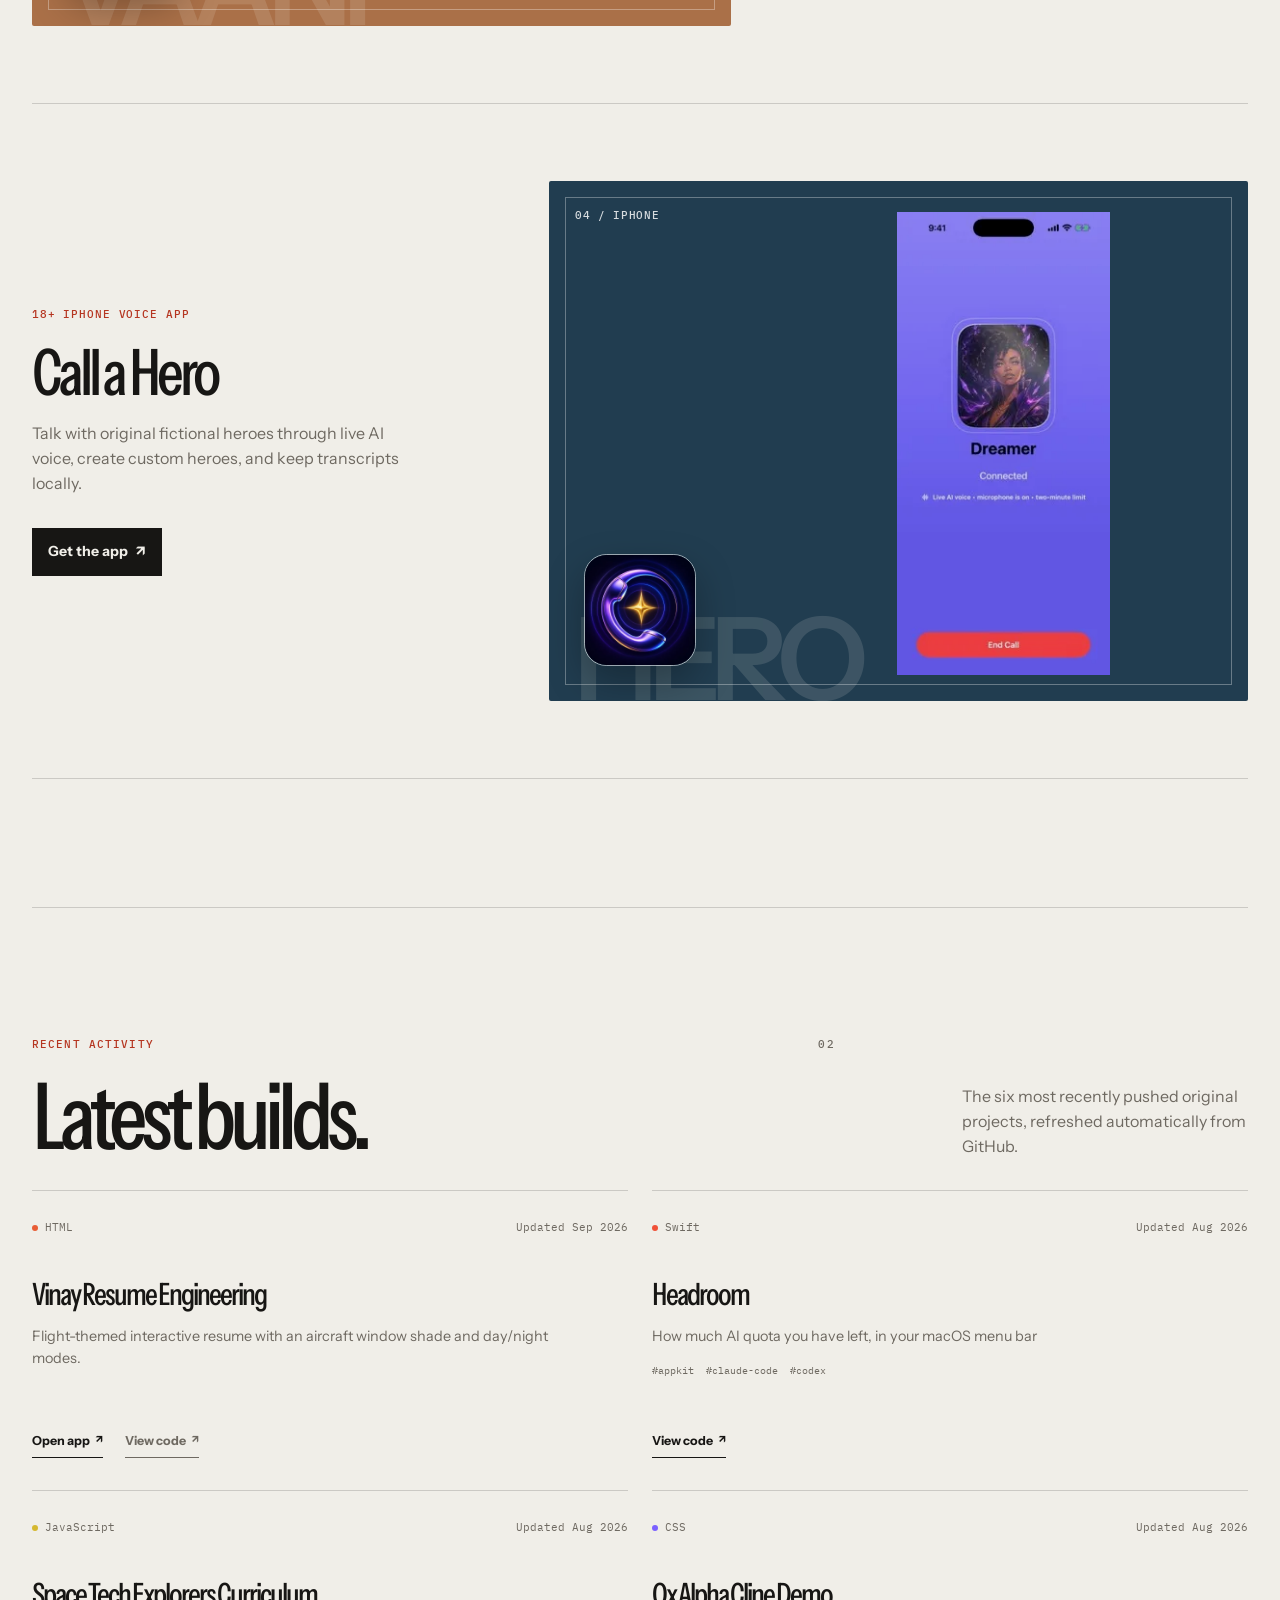
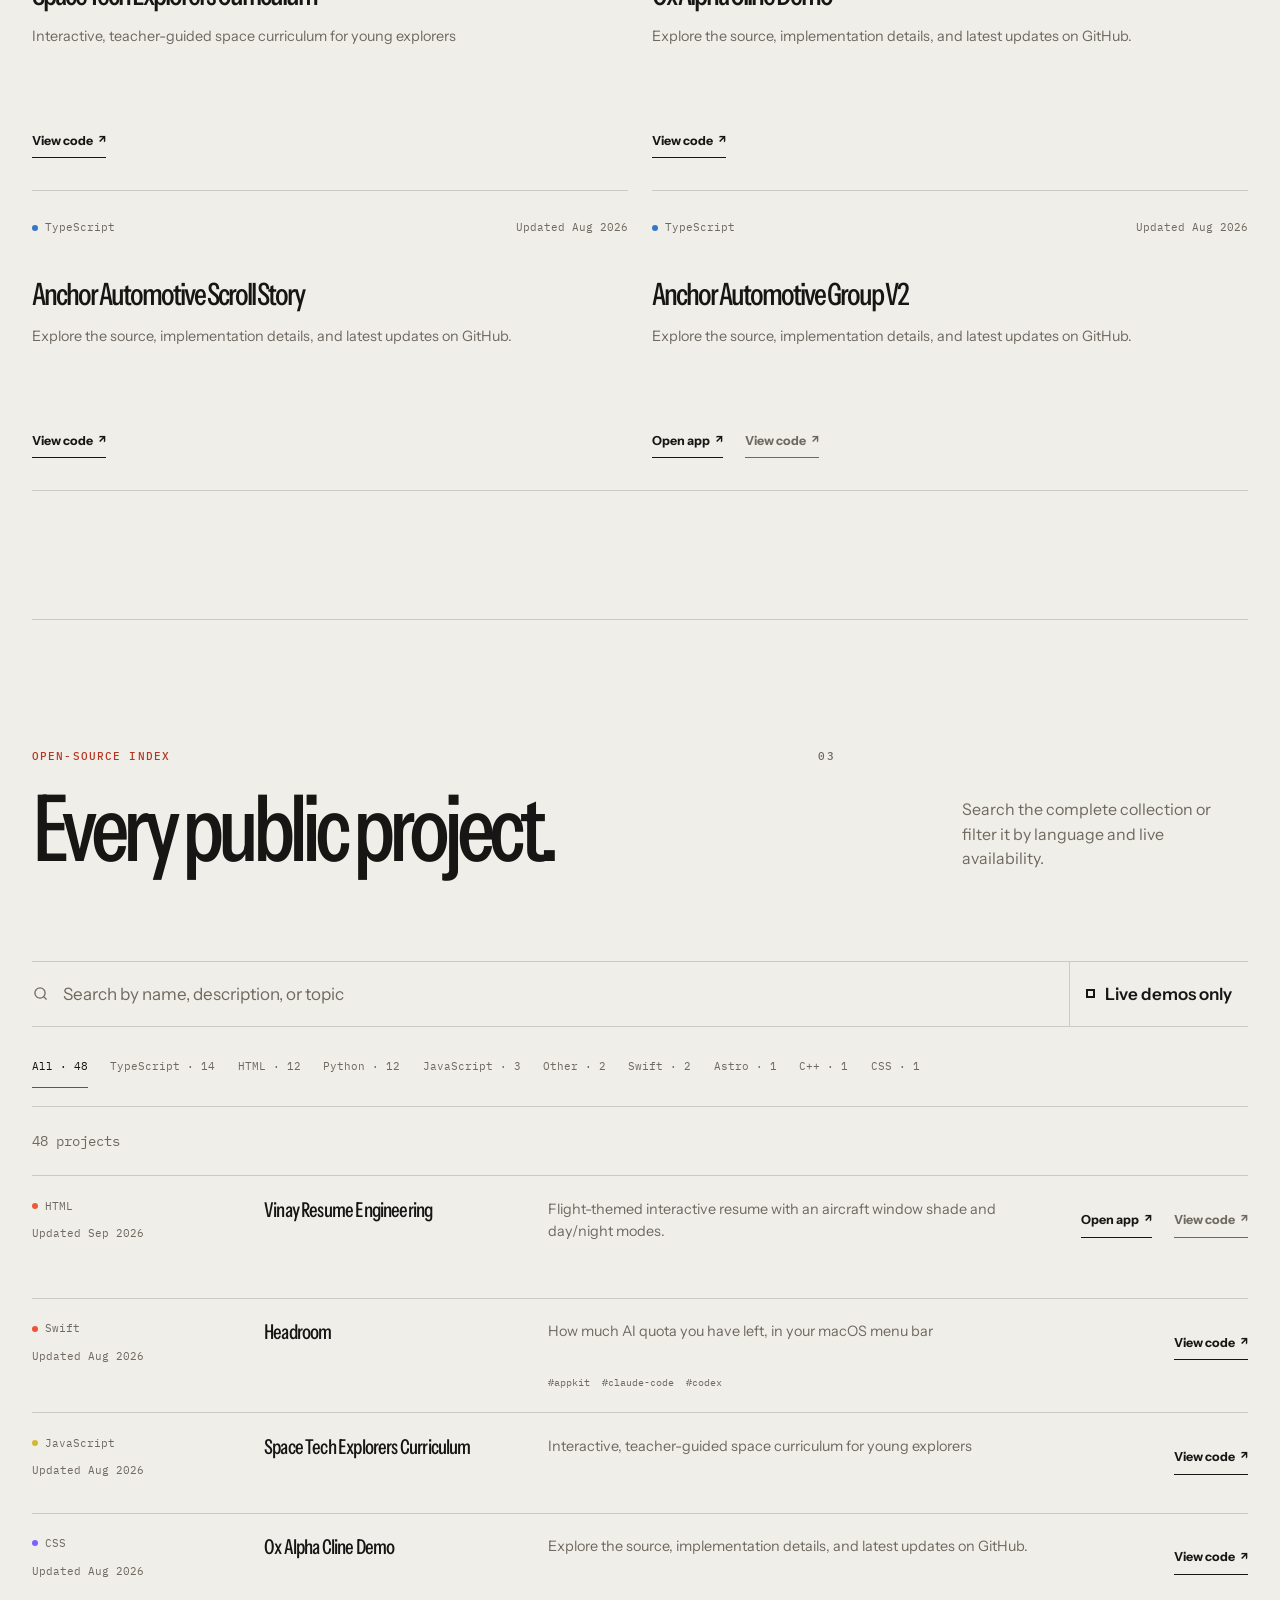
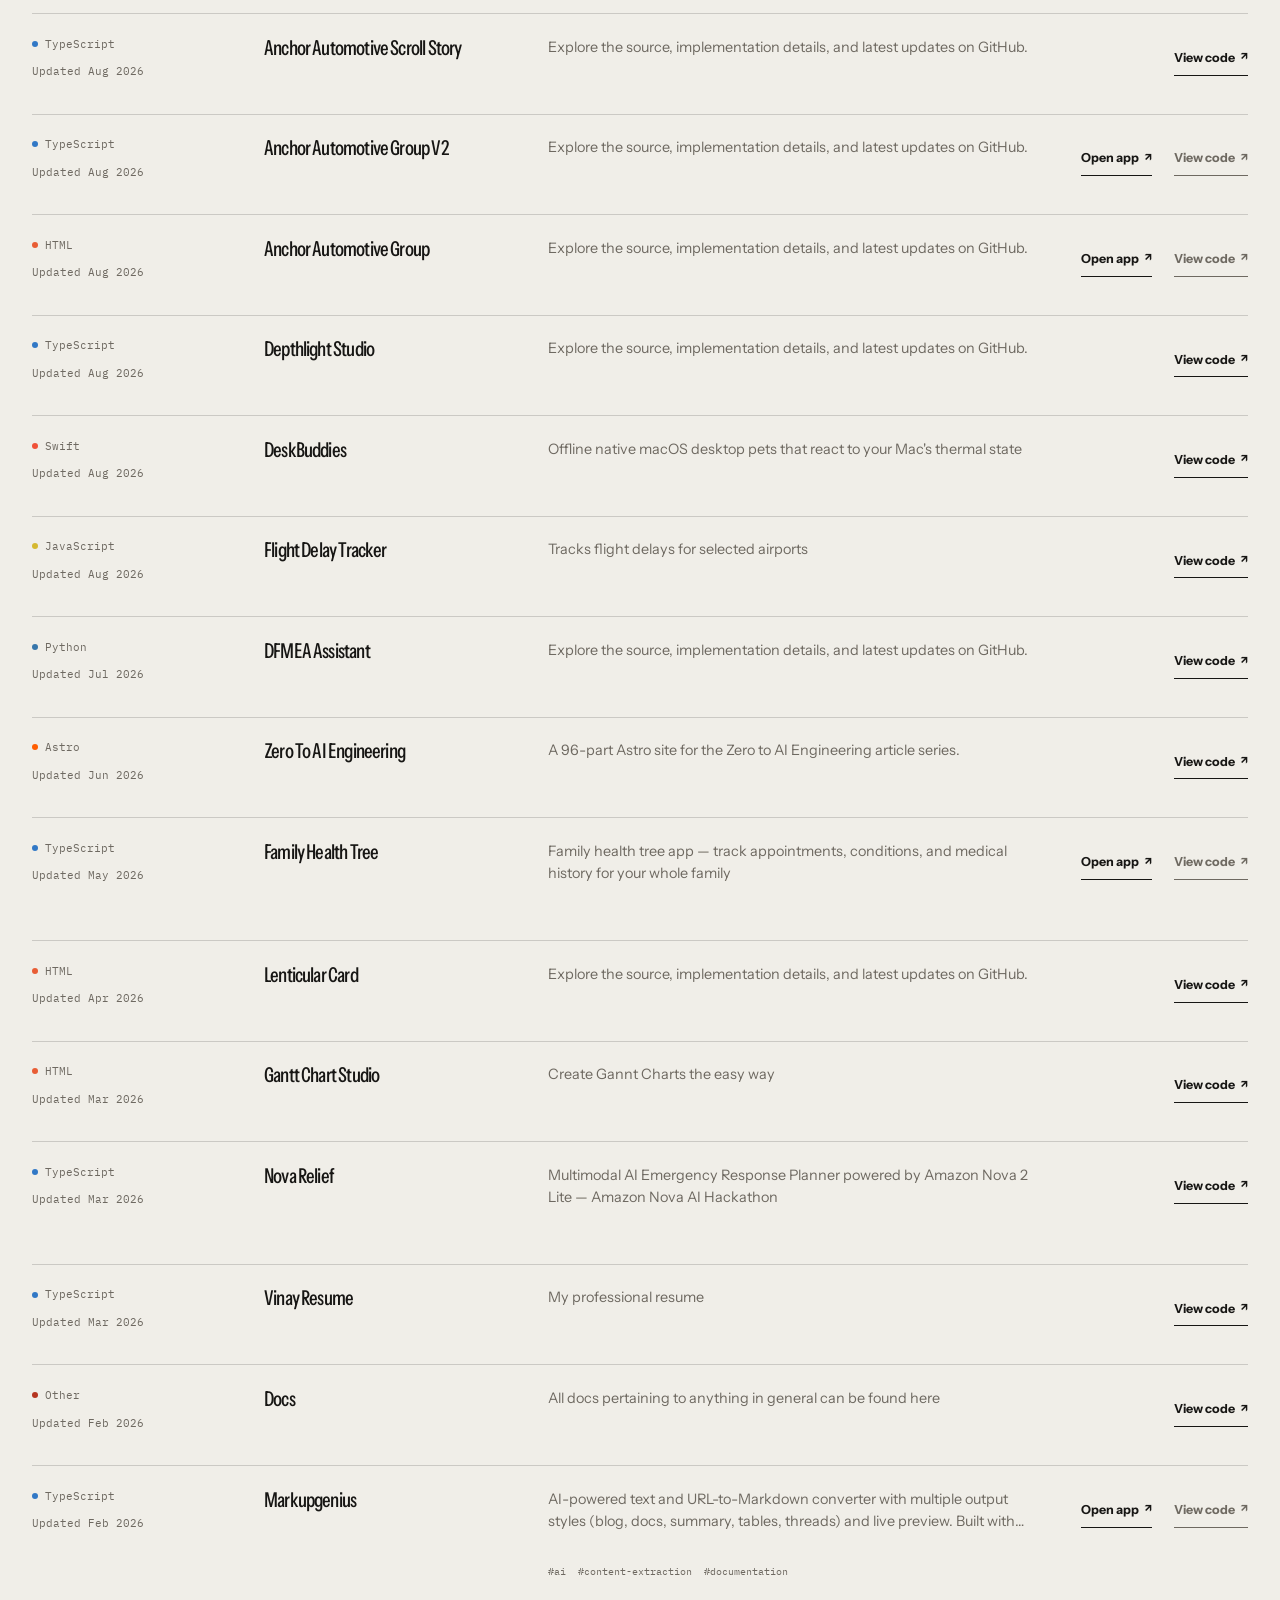
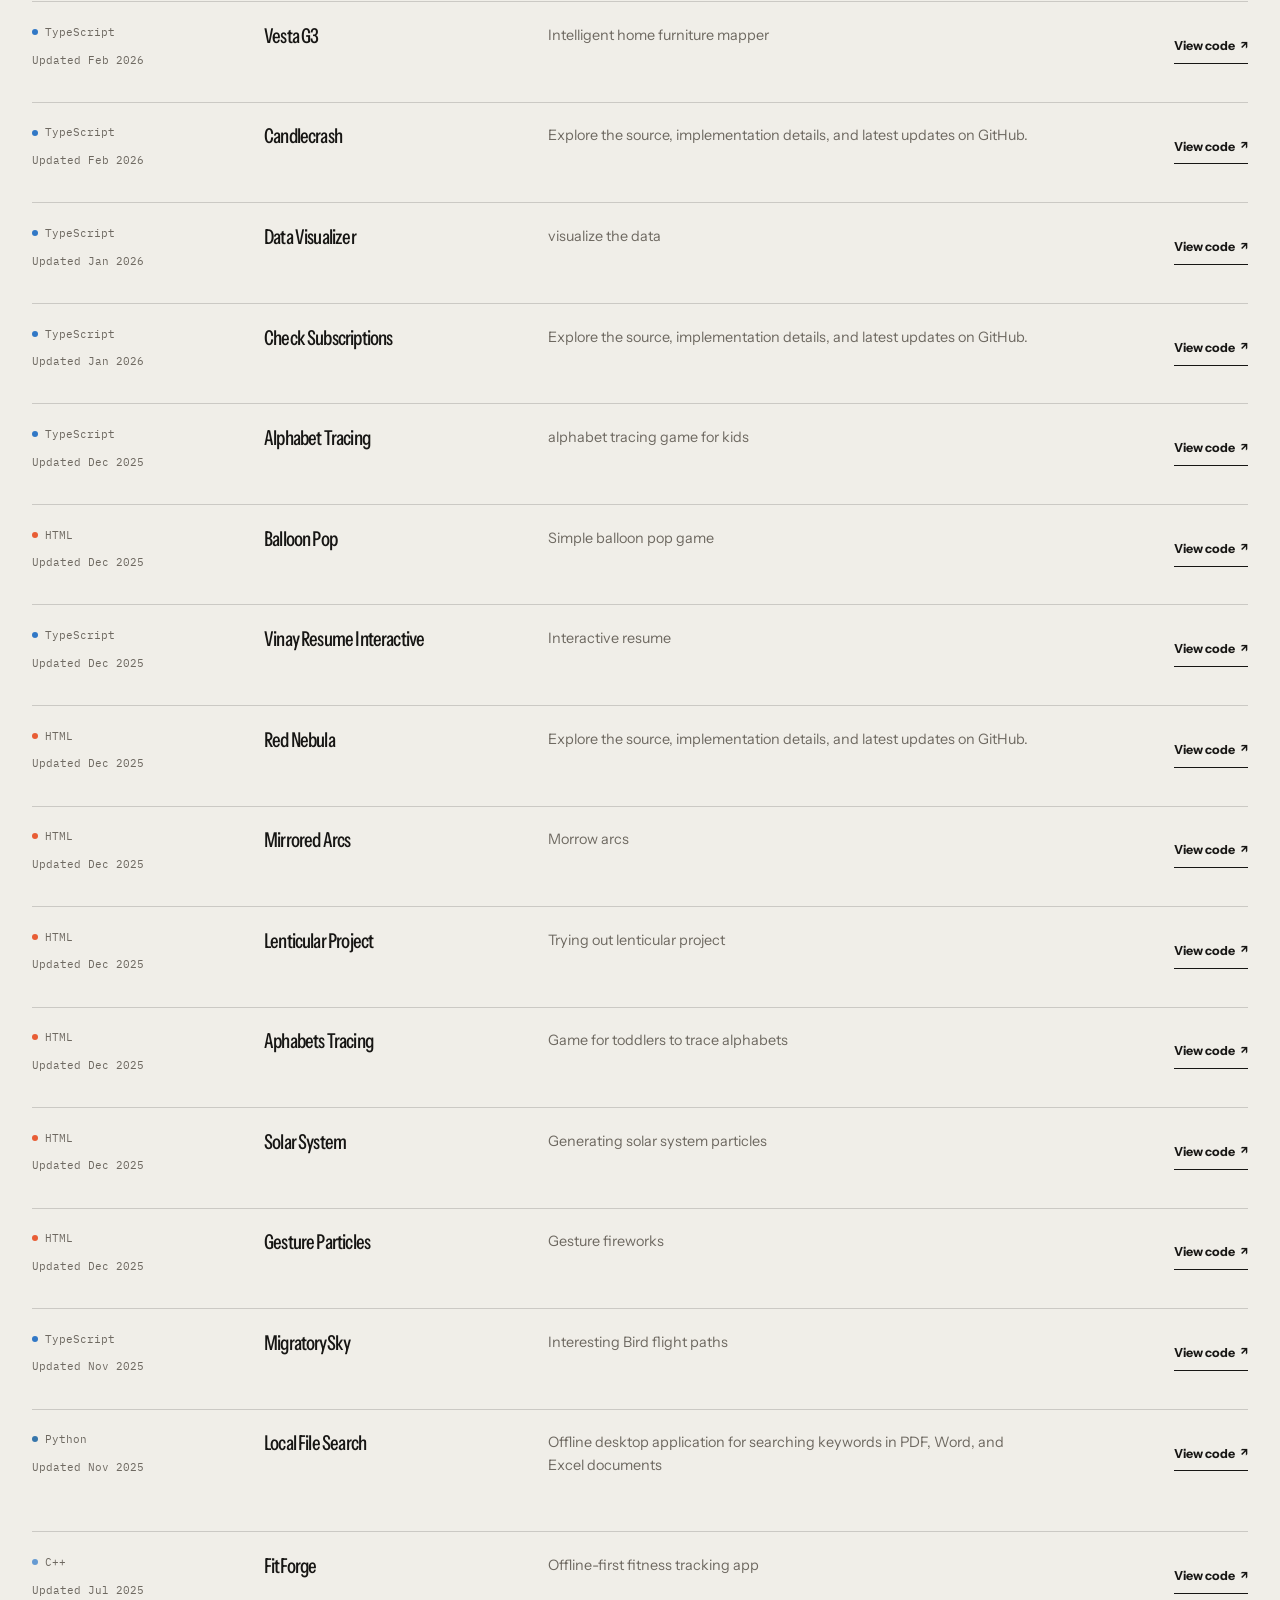
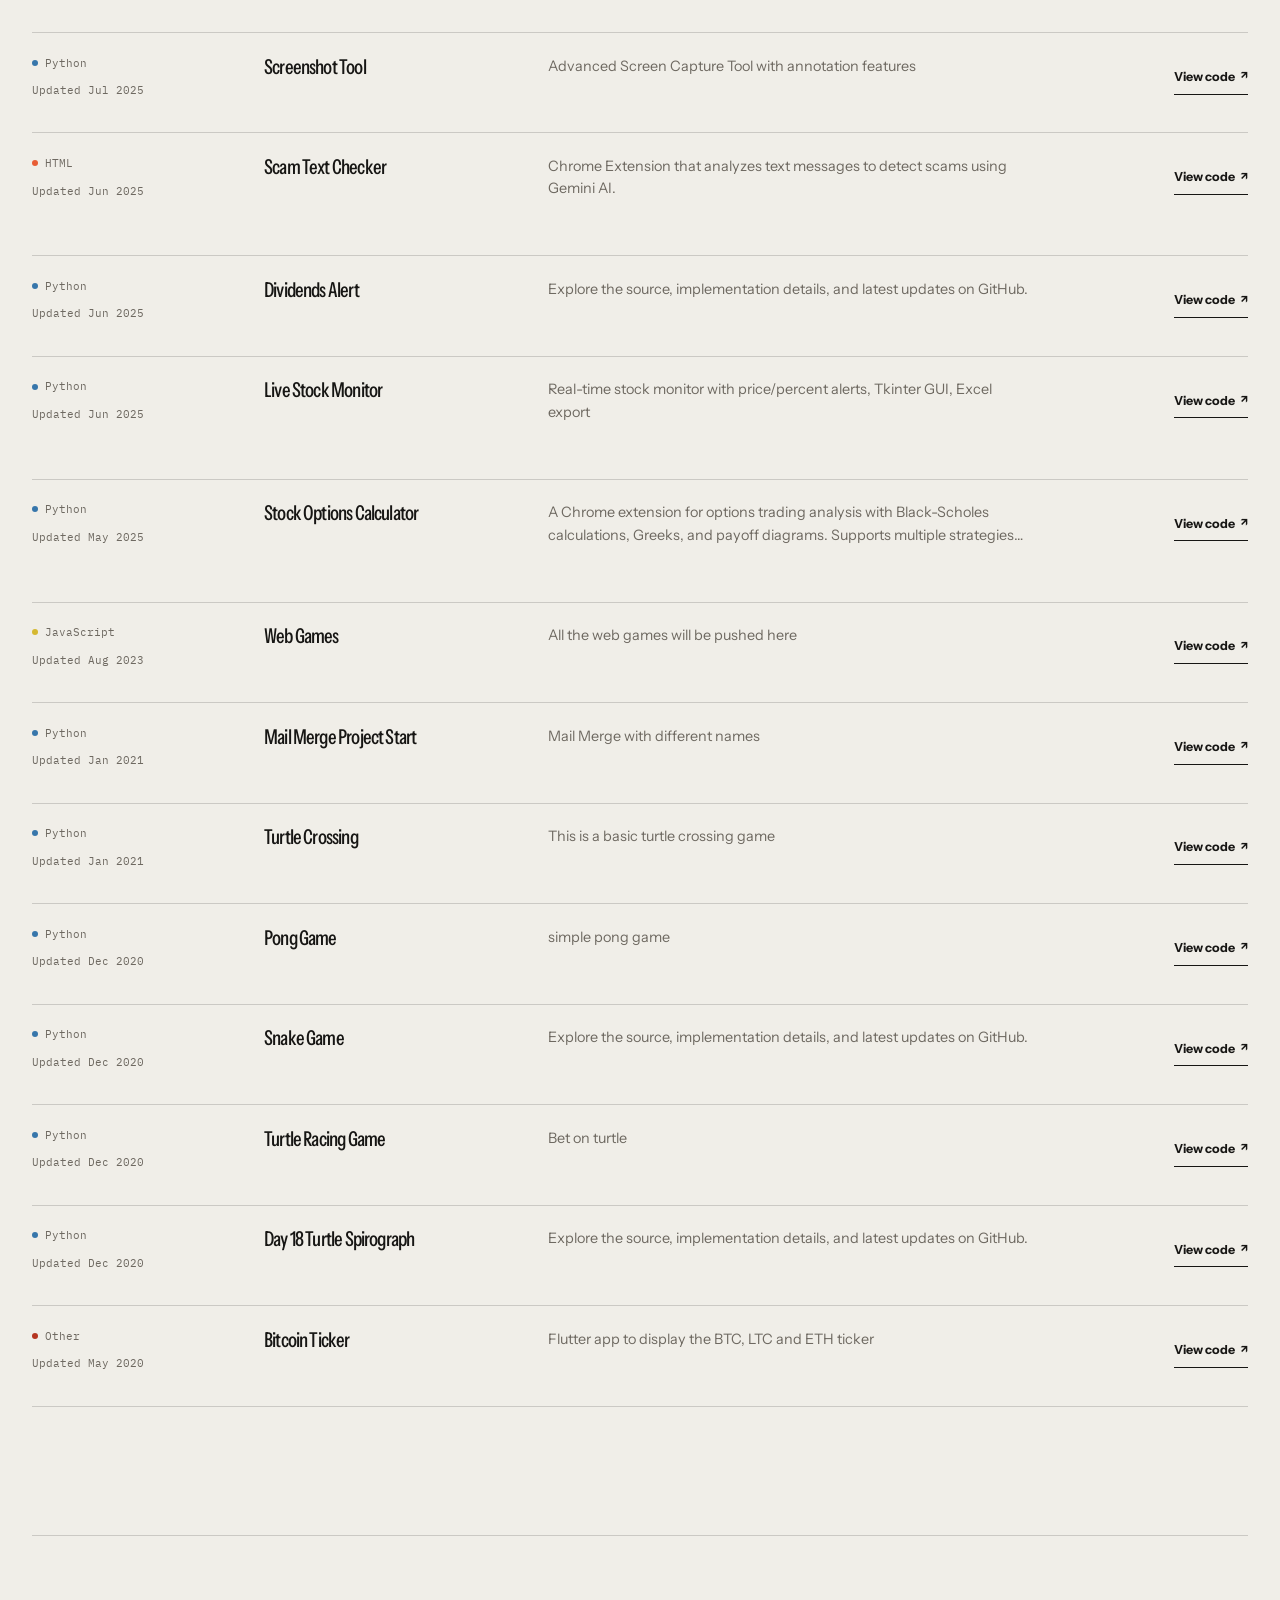
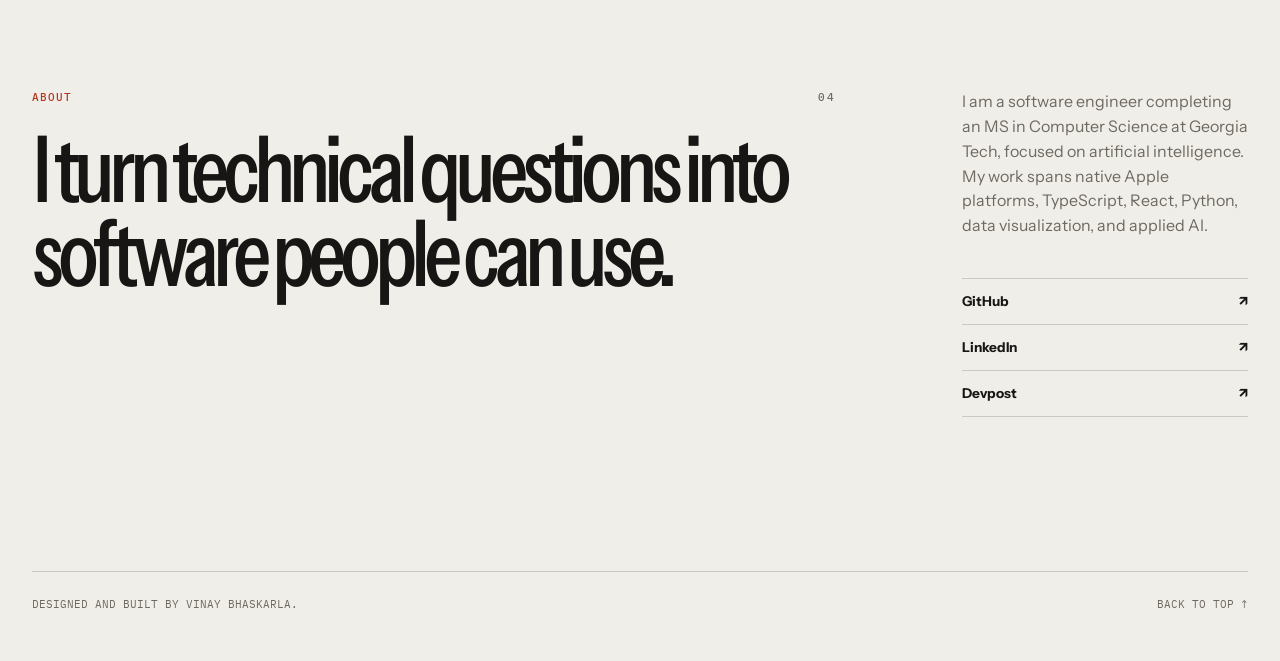
==== commit 41be1a40: "Fix mobile theme and project catalog visibility" ====
--- a/index.html
+++ b/index.html
@@ -4,8 +4,7 @@
     <meta charset="utf-8">
     <meta name="viewport" content="width=device-width, initial-scale=1">
     <meta name="description" content="Released apps, AI products, and open-source software by Vinay Anand Bhaskarla.">
-    <meta name="theme-color" content="#11100f" media="(prefers-color-scheme: dark)">
-    <meta name="theme-color" content="#f0eee8" media="(prefers-color-scheme: light)">
+    <meta name="theme-color" content="#f0eee8">
     <meta property="og:type" content="website">
     <meta property="og:title" content="Vinay Bhaskarla | Software and AI engineer">
     <meta property="og:description" content="Software that leaves the prototype stage. Native apps, AI products, and open-source tools.">
--- a/gold.css
+++ b/gold.css
@@ -1,5 +1,6 @@
 /* VibeCurb visual surgery layer. portfolio.css remains the rollback baseline. */
 :root {
+    color-scheme: light;
     --bg: #f0eee8;
     --bg-elevated: #f0eee8;
     --surface: #f0eee8;
@@ -18,22 +19,6 @@
     --ease-out: cubic-bezier(0.16, 1, 0.3, 1);
 }
 
-@media (prefers-color-scheme: dark) {
-    :root {
-        --bg: #11100f;
-        --bg-elevated: #11100f;
-        --surface: #11100f;
-        --surface-soft: #201e1b;
-        --text: #f2eee6;
-        --text-soft: #aaa49a;
-        --line: rgba(242, 238, 230, 0.16);
-        --line-strong: rgba(242, 238, 230, 0.42);
-        --accent: #ff7558;
-        --accent-bright: #ff876d;
-        --accent-soft: #3c211a;
-    }
-}
-
 html {
     scroll-padding-top: 76px;
 }
@@ -865,6 +850,28 @@
     transition: opacity 800ms var(--ease-out), transform 800ms var(--ease-out);
 }
 
+/* The catalog can be taller than a mobile viewport by an order of magnitude.
+   Keeping it visible avoids an impossible intersection-ratio reveal gate. */
+.motion-ready #projects[data-reveal] {
+    opacity: 1;
+    transform: none;
+}
+
+@media (min-width: 901px) {
+    .hero {
+        min-height: min(780px, calc(100svh - 74px));
+        padding: clamp(6rem, 9vw, 9.5rem) 0 3rem;
+    }
+
+    .hero-copy {
+        align-self: start;
+    }
+
+    .hero h1 {
+        font-size: clamp(4.5rem, 8.7vw, 8.6rem);
+    }
+}
+
 @media (max-width: 1000px) {
     .hero-copy {
         grid-column: 1 / span 8;
@@ -900,6 +907,26 @@
         grid-column: 2 / -1;
         grid-row: 3;
         justify-content: flex-start;
+    }
+}
+
+@media (min-width: 761px) and (max-width: 900px) {
+    .hero {
+        display: block;
+        min-height: auto;
+        padding: 7rem 0 5rem;
+    }
+
+    .hero-panel {
+        max-width: none;
+        margin-top: 5rem;
+        padding: 1.5rem 0 0;
+        border-top: 1px solid var(--line);
+        border-left: 0;
+    }
+
+    .panel-value {
+        max-width: 28ch;
     }
 }
 
